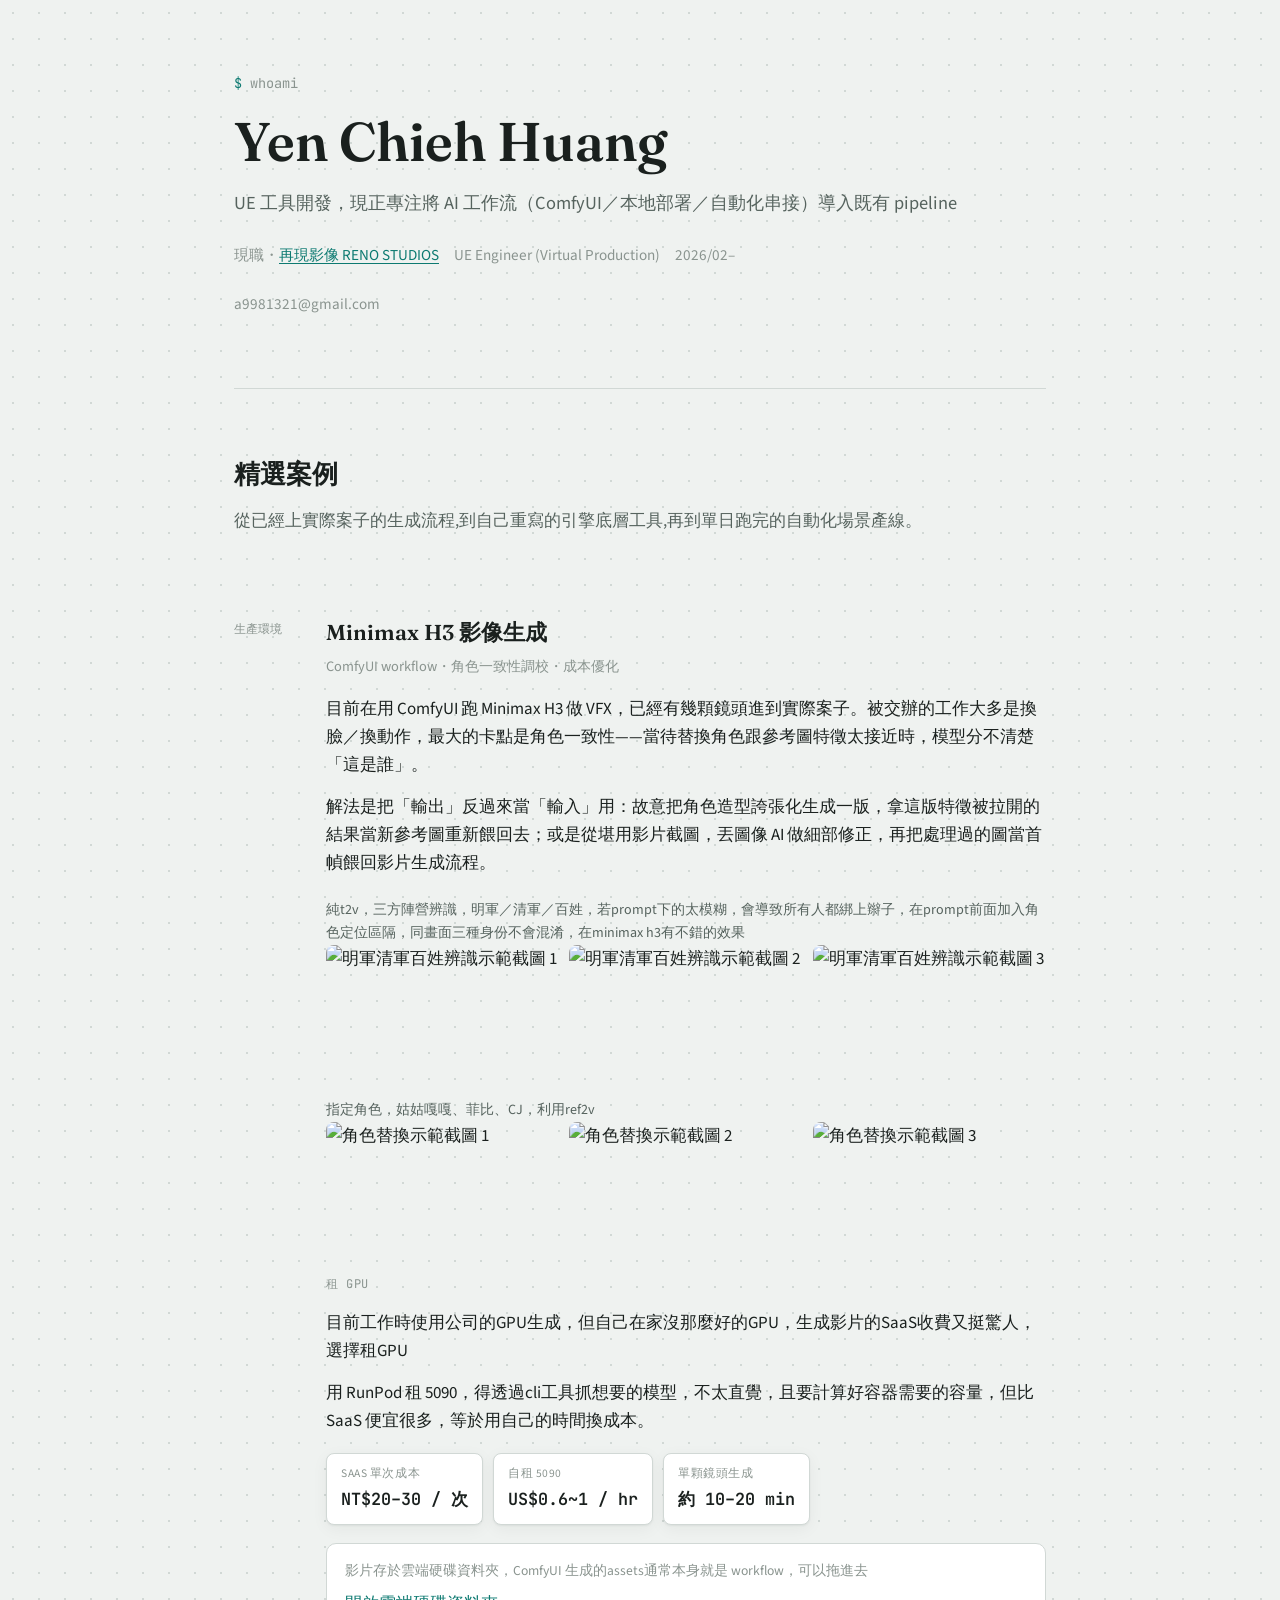
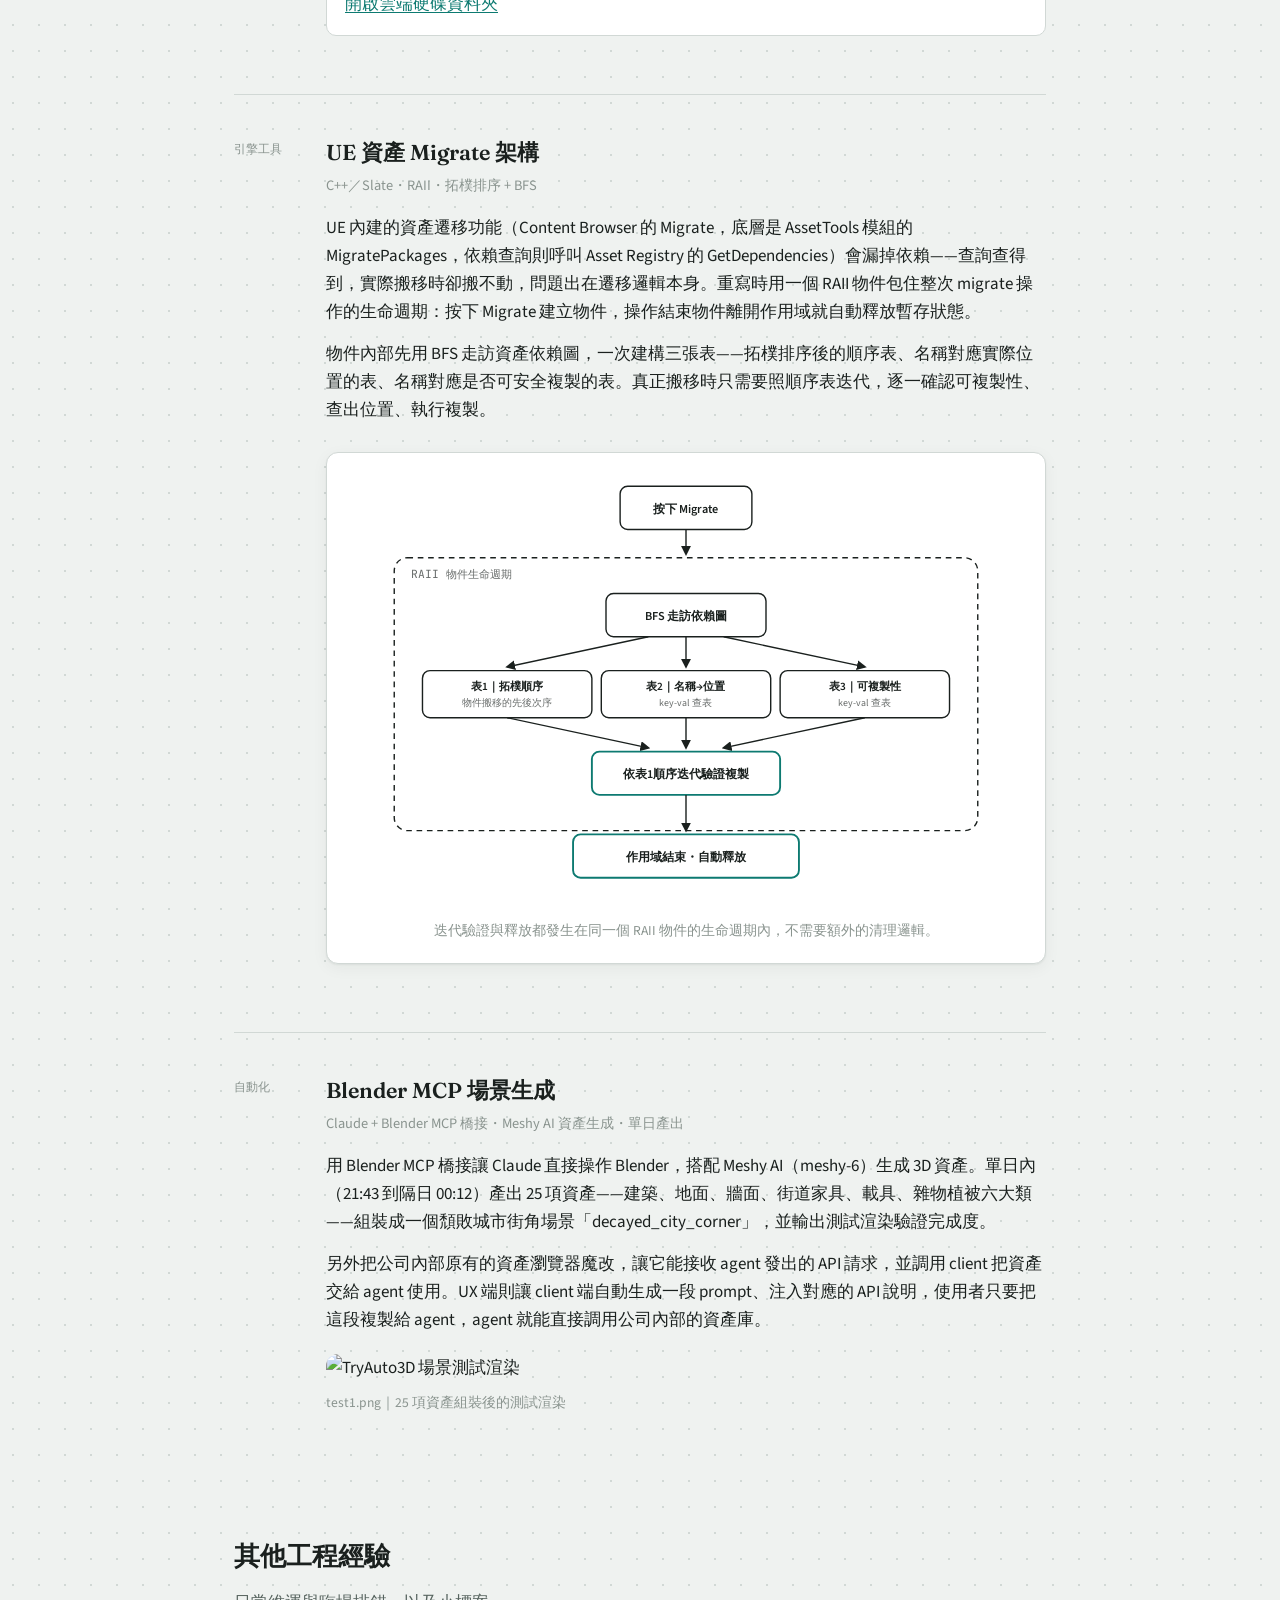
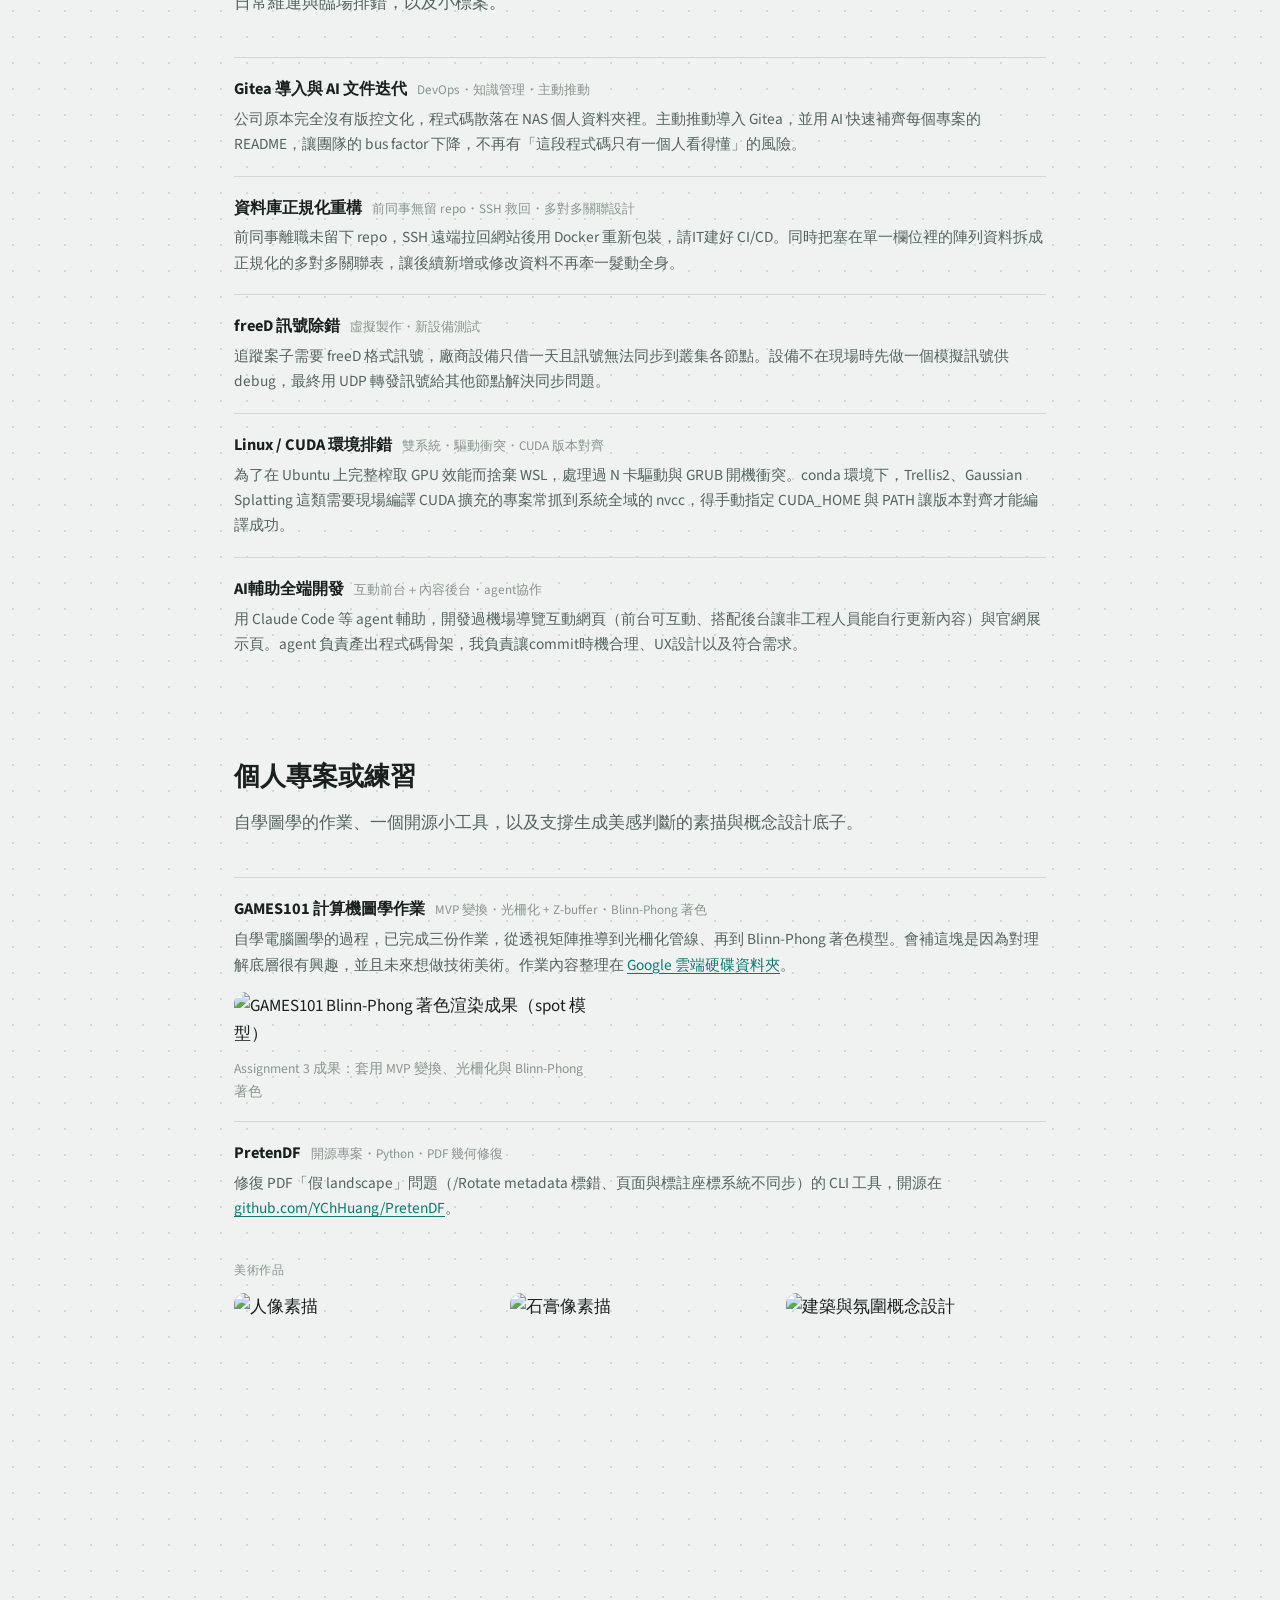
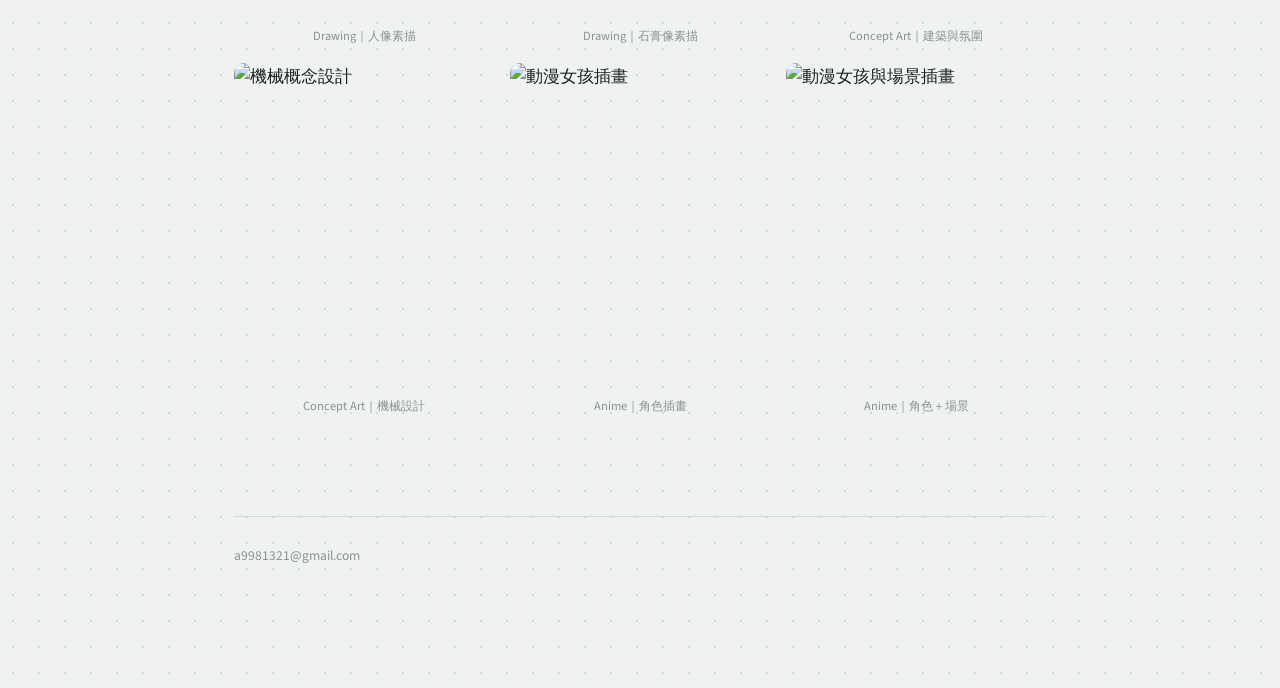
==== index.html @ cf475136 "Add files via upload" ====
<!DOCTYPE html>
<html lang="zh-Hant">
<head>
<meta charset="UTF-8">
<meta name="viewport" content="width=device-width, initial-scale=1.0">
<title>節點與鏡頭</title>
<meta name="description" content="UE 工具開發與 ComfyUI / Minimax H3 影像生成作品集，含技術案例、架構圖與美感佐證。">
<link rel="preconnect" href="https://fonts.googleapis.com">
<link rel="preconnect" href="https://fonts.gstatic.com" crossorigin>
<link href="https://fonts.googleapis.com/css2?family=Fraunces:opsz,wght@9..144,400;9..144,600;9..144,700&family=Source+Sans+3:wght@400;500;600;700&family=JetBrains+Mono:wght@400;500;600&display=swap" rel="stylesheet">
<style>
  :root {
    --bg: #eff2f0;
    --surface: #ffffff;
    --surface-2: #e3e9e6;
    --ink: #1a201e;
    --ink-soft: #56635e;
    --ink-faint: #8a948f;
    --accent: #0d7a71;
    --accent-ink: #ffffff;
    --accent-soft: #d8ece9;
    --line: #d1d8d5;
    --line-strong: #b4bfba;
    --todo: #a8560f;
    --todo-soft: #fbe9d7;
    --todo-line: #dba470;
    --shadow: 0 1px 2px rgba(20, 30, 27, 0.06), 0 4px 16px rgba(20, 30, 27, 0.05);
  }

  @media (prefers-color-scheme: dark) {
    :root:not([data-theme="light"]) {
      --bg: #14181a;
      --surface: #1b2123;
      --surface-2: #222a2c;
      --ink: #e8ece9;
      --ink-soft: #9aa6a1;
      --ink-faint: #6c7975;
      --accent: #3fd6c4;
      --accent-ink: #0d1615;
      --accent-soft: #17332f;
      --line: #2a3234;
      --line-strong: #3a4446;
      --todo: #f2a65a;
      --todo-soft: #2c2013;
      --todo-line: #7a5326;
      --shadow: 0 1px 2px rgba(0, 0, 0, 0.3), 0 8px 24px rgba(0, 0, 0, 0.35);
    }
  }

  :root[data-theme="dark"] {
    --bg: #14181a;
    --surface: #1b2123;
    --surface-2: #222a2c;
    --ink: #e8ece9;
    --ink-soft: #9aa6a1;
    --ink-faint: #6c7975;
    --accent: #3fd6c4;
    --accent-ink: #0d1615;
    --accent-soft: #17332f;
    --line: #2a3234;
    --line-strong: #3a4446;
    --todo: #f2a65a;
    --todo-soft: #2c2013;
    --todo-line: #7a5326;
    --shadow: 0 1px 2px rgba(0, 0, 0, 0.3), 0 8px 24px rgba(0, 0, 0, 0.35);
  }

  * { box-sizing: border-box; }

  html { color-scheme: light dark; }

  body {
    margin: 0;
    background-color: var(--bg);
    background-image: radial-gradient(var(--line) 1px, transparent 1px);
    background-size: 26px 26px;
    color: var(--ink);
    font-family: "Source Sans 3", -apple-system, "Segoe UI", "PingFang TC", "Microsoft JhengHei", sans-serif;
    font-size: 17px;
    line-height: 1.65;
    -webkit-font-smoothing: antialiased;
  }

  ::selection { background: var(--accent-soft); color: var(--ink); }

  a { color: var(--accent); text-decoration-thickness: 1px; text-underline-offset: 3px; }
  a:focus-visible, button:focus-visible { outline: 2px solid var(--accent); outline-offset: 2px; }

  .wrap {
    max-width: 860px;
    margin: 0 auto;
    padding: 0 24px 120px;
  }

  h1, h2, h3 {
    font-family: "Fraunces", Georgia, serif;
    text-wrap: balance;
    margin: 0;
    color: var(--ink);
  }

  .mono {
    font-family: "JetBrains Mono", ui-monospace, Consolas, monospace;
    font-variant-numeric: tabular-nums;
  }

  code {
    font-family: "JetBrains Mono", ui-monospace, Consolas, monospace;
    font-size: 0.9em;
    background: var(--surface-2);
    padding: 1px 5px;
    border-radius: 4px;
  }

  /* ---------- Header ---------- */
  header.masthead {
    padding: 72px 0 56px;
    border-bottom: 1px solid var(--line);
    margin-bottom: 64px;
  }
  .prompt-line {
    font-family: "JetBrains Mono", monospace;
    font-size: 0.85rem;
    color: var(--ink-faint);
    margin: 0 0 18px;
  }
  .prompt-line::before { content: "$ "; color: var(--accent); }
  h1.name {
    font-size: clamp(2.4rem, 5vw, 3.4rem);
    font-weight: 600;
    line-height: 1.1;
  }
  p.tagline {
    font-size: 1.15rem;
    color: var(--ink-soft);
    margin: 16px 0 0;
  }
  .contact-line {
    margin-top: 24px;
    font-size: 0.95rem;
    color: var(--ink-faint);
  }

  /* ---------- Generic section ---------- */
  section { margin-bottom: 80px; }
  .section-head {
    display: flex;
    align-items: baseline;
    gap: 14px;
    margin-bottom: 8px;
  }
  .section-head .eyebrow {
    font-family: "JetBrains Mono", monospace;
    font-size: 0.8rem;
    color: var(--ink-faint);
  }
  .section-head h2 { font-size: 1.6rem; font-weight: 600; }
  .section-intro {
    color: var(--ink-soft);
    margin: 12px 0 40px;
  }

  /* ---------- Golden three (chaptered cases) ---------- */
  .case {
    display: grid;
    grid-template-columns: 64px 1fr;
    gap: 4px 28px;
    padding: 40px 0;
    border-bottom: 1px solid var(--line);
  }
  .case:last-child { border-bottom: none; }
  .case-num {
    font-family: "JetBrains Mono", monospace;
    font-size: 0.74rem;
    font-weight: 500;
    color: var(--ink-faint);
    line-height: 1.45;
    padding-top: 6px;
  }
  .case-body h3 {
    font-size: 1.35rem;
    font-weight: 600;
    margin-bottom: 4px;
  }
  .case-body .case-role {
    font-size: 0.9rem;
    color: var(--ink-faint);
    margin-bottom: 16px;
  }
  .case-body p { margin: 0 0 14px; }
  .case-body p:last-of-type { margin-bottom: 0; }

  .stat-row {
    display: flex;
    flex-wrap: wrap;
    gap: 10px;
    margin: 18px 0;
  }
  .stat {
    background: var(--surface);
    border: 1px solid var(--line);
    border-radius: 8px;
    padding: 10px 14px;
    box-shadow: var(--shadow);
  }
  .stat .stat-label {
    display: block;
    font-size: 0.72rem;
    color: var(--ink-faint);
    text-transform: uppercase;
    letter-spacing: 0.05em;
    margin-bottom: 3px;
  }
  .stat .stat-value {
    font-family: "JetBrains Mono", monospace;
    font-size: 1.05rem;
    font-weight: 600;
  }

  .video-list {
    display: flex;
    flex-direction: column;
    gap: 8px;
    margin: 18px 0;
    padding: 16px 18px;
    background: var(--surface);
    border: 1px solid var(--line);
    border-radius: 10px;
  }
  .video-list .video-hint {
    font-size: 0.85rem;
    color: var(--ink-faint);
    margin: 0 0 4px;
  }
  .video-row { display: flex; align-items: center; gap: 10px; font-size: 0.95rem; }
  .video-row .video-name { font-family: "JetBrains Mono", monospace; font-size: 0.85rem; color: var(--ink-soft); }

  /* TODO styling shared by placeholders */
  .is-todo {
    color: var(--todo) !important;
    border-color: var(--todo-line) !important;
    background: var(--todo-soft) !important;
  }
  .todo-badge {
    font-family: "JetBrains Mono", monospace;
    font-size: 0.7rem;
    color: var(--todo);
    background: var(--todo-soft);
    border: 1px dashed var(--todo-line);
    border-radius: 5px;
    padding: 1px 6px;
    white-space: nowrap;
  }

  .mini-head {
    display: block;
    font-family: "JetBrains Mono", monospace;
    font-size: 0.75rem;
    letter-spacing: 0.05em;
    text-transform: uppercase;
    color: var(--ink-faint);
    margin: 22px 0 8px;
  }

  ul.criteria { margin: 0 0 12px; padding-left: 1.2em; }
  ul.criteria li { margin-bottom: 8px; }
  ul.criteria strong { color: var(--ink); }

  /* ---------- Compact rows (secondary-weight items) ---------- */
  .compact-list { border-top: 1px solid var(--line); }
  .compact-row { padding: 18px 0; border-bottom: 1px solid var(--line); }
  .compact-row:last-child { border-bottom: none; }
  .compact-row .compact-head {
    display: flex;
    align-items: baseline;
    flex-wrap: wrap;
    gap: 10px;
    margin-bottom: 4px;
  }
  .compact-row h4 {
    font-family: "Source Sans 3", sans-serif;
    font-size: 1.02rem;
    font-weight: 700;
    color: var(--ink);
    margin: 0;
  }
  .compact-row .compact-meta {
    font-size: 0.82rem;
    color: var(--ink-faint);
  }
  .compact-row p {
    margin: 4px 0 0;
    color: var(--ink-soft);
    font-size: 0.96rem;
  }
  .compact-row figure.photo { max-width: 360px; margin-top: 14px; }
  .compact-row ul.criteria { margin-top: 10px; }

  /* ---------- Photo evidence (single shot) ---------- */
  figure.photo { margin: 20px 0 0; }
  figure.photo img { width: 100%; max-width: 480px; border-radius: 12px; display: block; }
  figure.photo figcaption { margin-top: 10px; font-size: 0.85rem; color: var(--ink-faint); }

  /* ---------- Screenshot strips (Minimax evidence) ---------- */
  .shot-strip { margin: 22px 0; }
  .shot-strip .shot-strip-label { font-size: 0.88rem; color: var(--ink-soft); margin: 0 0 10px; }
  .shot-strip .shot-row { display: grid; grid-template-columns: repeat(3, 1fr); gap: 10px; }
  .shot-strip .shot-row img { width: 100%; aspect-ratio: 16 / 9; object-fit: cover; border-radius: 8px; display: block; }
  @media (max-width: 620px) {
    .shot-strip .shot-row { grid-template-columns: 1fr; }
  }

  /* ---------- Diagrams ---------- */
  figure.diagram {
    margin: 28px 0;
    padding: 20px;
    background: var(--surface);
    border: 1px solid var(--line);
    border-radius: 12px;
    box-shadow: var(--shadow);
    overflow-x: auto;
  }
  figure.diagram svg { display: block; width: 100%; height: auto; max-width: 640px; margin: 0 auto; }
  figure.diagram figcaption {
    margin-top: 14px;
    font-size: 0.85rem;
    color: var(--ink-faint);
    text-align: center;
  }
  .diagram text { fill: currentColor; font-family: "Source Sans 3", sans-serif; }
  .diagram .mono-label { font-family: "JetBrains Mono", monospace; }

  /* ---------- Visual gallery ---------- */
  .gallery {
    display: grid;
    grid-template-columns: repeat(3, 1fr);
    gap: 16px;
    margin-top: 12px;
  }
  .gallery .tile { margin: 0; display: flex; flex-direction: column; gap: 8px; }
  .gallery .tile img { width: 100%; aspect-ratio: 4 / 5; object-fit: cover; border-radius: 10px; display: block; }
  .gallery .tile figcaption { font-size: 0.78rem; color: var(--ink-faint); text-align: center; }

  @media (max-width: 620px) {
    .gallery { grid-template-columns: repeat(2, 1fr); }
    .case { grid-template-columns: 1fr; }
  }

  /* ---------- CV list ---------- */
  .cv-list {
    list-style: none;
    margin: 0;
    padding: 0;
    display: flex;
    flex-direction: column;
    gap: 14px;
  }
  .cv-list li {
    display: grid;
    grid-template-columns: 20px 1fr;
    gap: 10px;
    font-size: 0.95rem;
    padding-bottom: 14px;
    border-bottom: 1px solid var(--line);
  }
  .cv-list li:last-child { border-bottom: none; }
  .cv-list .bullet { color: var(--accent); font-family: "JetBrains Mono", monospace; }
  .cv-list a { color: var(--ink); text-decoration-color: var(--line-strong); }

  footer {
    margin-top: 100px;
    padding-top: 28px;
    border-top: 1px solid var(--line);
    font-size: 0.85rem;
    color: var(--ink-faint);
    display: flex;
    justify-content: space-between;
    flex-wrap: wrap;
    gap: 8px;
  }

  @media (prefers-reduced-motion: no-preference) {
    .stat, figure.diagram { transition: transform 0.15s ease, box-shadow 0.15s ease; }
  }

  /* ---------- Print ---------- */
  @media print {
    @page {
      size: A4;
      margin: 16mm 14mm;
    }

    :root {
      --bg: #ffffff;
      --surface: #ffffff;
      --surface-2: #f0f2f1;
      --ink: #1a201e;
      --ink-soft: #4a544f;
      --ink-faint: #6f7a75;
      --accent: #0d7a71;
      --accent-ink: #ffffff;
      --accent-soft: #d8ece9;
      --line: #d1d8d5;
      --line-strong: #b4bfba;
      --todo: #a8560f;
      --todo-soft: #fbe9d7;
      --todo-line: #dba470;
      --shadow: none;
    }

    body {
      background: #fff none;
      font-size: 12.5pt;
      line-height: 1.5;
    }

    .wrap { max-width: 100%; padding: 0; }

    a { color: var(--ink); text-decoration: underline; }

    header.masthead { padding: 0 0 20px; margin-bottom: 28px; }

    section { margin-bottom: 32px; }

    /* Never split a paragraph, list item, image, or stat block mid-block */
    p, li, figure, .stat, .stat-row, .video-list,
    .shot-strip, .shot-row, .gallery .tile, .diagram,
    .compact-row, .case-num, ul.criteria {
      break-inside: avoid;
      page-break-inside: avoid;
    }

    p { orphans: 3; widows: 3; }

    /* Keep a heading attached to the content that follows it */
    h1, h2, h3, h4, .section-head, .case-body h3, .case-body .case-role, .mini-head {
      break-after: avoid;
      page-break-after: avoid;
    }

    /* Keep each case's heading + role + opening paragraph together,
       but allow the rest of the (long) case to flow across pages */
    .case-body > h3,
    .case-body > .case-role,
    .case-body > p:first-of-type {
      break-inside: avoid;
      page-break-inside: avoid;
    }

    /* Chrome's print pagination can leave a blank page behind a CSS Grid
       item that gets pushed to the next page — switch .case to block
       layout for print so it paginates cleanly */
    .case {
      display: block;
      break-before: auto;
      padding: 0 0 28px;
    }
    .case:not(:first-child) { break-before: page; }
    .case-num {
      display: inline-block;
      padding-top: 0;
      margin-bottom: 8px;
    }

    .compact-list { break-before: avoid; }

    figure.diagram, figure.photo, .shot-strip, .gallery { box-shadow: none; }

    figure.photo img, .gallery .tile img { max-width: 100%; }

    footer { break-inside: avoid; page-break-inside: avoid; margin-top: 40px; }
  }
</style>
</head>
<body>
<div class="wrap">

  <header class="masthead">
    <p class="prompt-line">whoami</p>
    <h1 class="name is-todo" id="profile-name">TODO：你的名字</h1>
    <p class="tagline is-todo" id="profile-tagline">UE 工具開發，現正專注將 AI 工作流（ComfyUI／本地部署／自動化串接）導入既有 pipeline</p>
    <p class="contact-line">現職・<a href="https://icvfx.reno-studios.com/" target="_blank" rel="noopener">再現影像 RENO STUDIOS</a>　UE Engineer (Virtual Production)　2026/02–</p>
    <p class="contact-line is-todo" id="profile-contact">TODO：email 或聯絡方式</p>
  </header>

  <main>

    <!-- ============ 精選案例 ============ -->
    <section id="cases">
      <div class="section-head">
        <h2>精選案例</h2>
      </div>
      <p class="section-intro">從已經上實際案子的生成流程,到自己重寫的引擎底層工具,再到單日跑完的自動化場景產線。</p>

      <article class="case">
        <div class="case-num">生產環境</div>
        <div class="case-body">
          <h3>Minimax H3 影像生成</h3>
          <p class="case-role">ComfyUI workflow・角色一致性調校・成本優化</p>
          <p>目前在用 ComfyUI 跑 Minimax H3 做 VFX，已經有幾顆鏡頭進到實際案子。被交辦的工作大多是換臉／換動作，最大的卡點是角色一致性——當待替換角色跟參考圖特徵太接近時，模型分不清楚「這是誰」。</p>
          <p>解法是把「輸出」反過來當「輸入」用：故意把角色造型誇張化生成一版，拿這版特徵被拉開的結果當新參考圖重新餵回去；或是從堪用影片截圖，丟圖像 AI 做細部修正，再把處理過的圖當首幀餵回影片生成流程。</p>
          
          <div class="shot-strip">
            <p class="shot-strip-label">純t2v，三方陣營辨識，明軍／清軍／百姓，若prompt下的太模糊，會導致所有人都綁上辮子，在prompt前面加入角色定位區隔，同畫面三種身份不會混淆，在minimax h3有不錯的效果</p>
            <div class="shot-row">
              <img src="代表性的圖/影片截圖/02/01.png" alt="明軍清軍百姓辨識示範截圖 1">
              <img src="代表性的圖/影片截圖/02/02.png" alt="明軍清軍百姓辨識示範截圖 2">
              <img src="代表性的圖/影片截圖/02/03.png" alt="明軍清軍百姓辨識示範截圖 3">
            </div>
          </div>

          <div class="shot-strip">
            <p class="shot-strip-label">指定角色，姑姑嘎嘎、菲比、CJ，利用ref2v</p>
            <div class="shot-row">
              <img src="代表性的圖/影片截圖/01/01.png" alt="角色替換示範截圖 1">
              <img src="代表性的圖/影片截圖/01/02.png" alt="角色替換示範截圖 2">
              <img src="代表性的圖/影片截圖/01/03.png" alt="角色替換示範截圖 3">
            </div>
          </div>


          <p class="mini-head">租 GPU</p>
          <p>目前工作時使用公司的GPU生成，但自己在家沒那麼好的GPU，生成影片的SaaS收費又挺驚人，選擇租GPU</p>
          <p>用 RunPod 租 5090，得透過cli工具抓想要的模型，不太直覺，且要計算好容器需要的容量，但比 SaaS 便宜很多，等於用自己的時間換成本。</p>

          <div class="stat-row">
            <div class="stat">
              <span class="stat-label">SaaS 單次成本</span>
              <span class="stat-value">NT$20–30 / 次</span>
            </div>
            <div class="stat">
              <span class="stat-label">自租 5090</span>
              <span class="stat-value">US$0.6~1 / hr</span>
            </div>
            <div class="stat">
              <span class="stat-label">單顆鏡頭生成</span>
              <span class="stat-value">約 10–20 min</span>
            </div>
          </div>

          <div class="video-list">
            <p class="video-hint">影片存於雲端硬碟資料夾，ComfyUI 生成的assets通常本身就是 workflow，可以拖進去</p>
            <a id="video-folder" href="#">開啟雲端硬碟資料夾</a>
          </div>
        </div>
      </article>

      <article class="case">
        <div class="case-num">引擎工具</div>
        <div class="case-body">
          <h3>UE 資產 Migrate 架構</h3>
          <p class="case-role">C++／Slate・RAII・拓樸排序 + BFS</p>
        <p>UE 內建的資產遷移功能（Content Browser 的 Migrate，底層是 AssetTools 模組的 MigratePackages，依賴查詢則呼叫 Asset Registry 的 GetDependencies）會漏掉依賴——查詢查得到，實際搬移時卻搬不動，問題出在遷移邏輯本身。重寫時用一個 RAII 物件包住整次 migrate 操作的生命週期：按下 Migrate 建立物件，操作結束物件離開作用域就自動釋放暫存狀態。</p>
        <p>物件內部先用 BFS 走訪資產依賴圖，一次建構三張表——拓樸排序後的順序表、名稱對應實際位置的表、名稱對應是否可安全複製的表。真正搬移時只需要照順序表迭代，逐一確認可複製性、查出位置、執行複製。</p>

        <figure class="diagram">
          <svg viewBox="0 0 680 460" role="img" aria-label="UE 資產 Migrate 架構圖：按下 Migrate 建立 RAII 物件，物件生命週期內用 BFS 走訪依賴圖建立拓樸順序表、位置表、可複製性表，接著依序迭代驗證並執行複製，作用域結束時自動釋放暫存狀態">
            <defs>
              <marker id="arrowNeutral2" viewBox="0 0 10 10" refX="8" refY="5" markerWidth="7" markerHeight="7" orient="auto-start-reverse">
                <path d="M0,0 L10,5 L0,10 z" fill="currentColor"/>
              </marker>
              <marker id="arrowAccent2" viewBox="0 0 10 10" refX="8" refY="5" markerWidth="8" markerHeight="8" orient="auto-start-reverse">
                <path d="M0,0 L10,5 L0,10 z" fill="var(--accent)"/>
              </marker>
            </defs>

            <rect x="270" y="14" width="140" height="46" rx="8" fill="none" stroke="currentColor" stroke-width="1.5"/>
            <text x="340" y="42" text-anchor="middle" font-size="13" font-weight="600">按下 Migrate</text>
            <line x1="340" y1="60" x2="340" y2="86" stroke="currentColor" stroke-width="1.5" marker-end="url(#arrowNeutral2)"/>

            <rect x="30" y="90" width="620" height="290" rx="14" fill="none" stroke="currentColor" stroke-width="1.5" stroke-dasharray="6 5"/>
            <text x="48" y="112" font-size="12" class="mono-label" fill="currentColor" opacity="0.65">RAII 物件生命週期</text>

            <rect x="255" y="128" width="170" height="46" rx="8" fill="none" stroke="currentColor" stroke-width="1.5"/>
            <text x="340" y="156" text-anchor="middle" font-size="13" font-weight="600">BFS 走訪依賴圖</text>

            <line x1="300" y1="174" x2="150" y2="206" stroke="currentColor" stroke-width="1.5" marker-end="url(#arrowNeutral2)"/>
            <line x1="340" y1="174" x2="340" y2="206" stroke="currentColor" stroke-width="1.5" marker-end="url(#arrowNeutral2)"/>
            <line x1="380" y1="174" x2="530" y2="206" stroke="currentColor" stroke-width="1.5" marker-end="url(#arrowNeutral2)"/>

            <rect x="60" y="210" width="180" height="50" rx="8" fill="none" stroke="currentColor" stroke-width="1.5"/>
            <text x="150" y="231" text-anchor="middle" font-size="12" font-weight="600">表1｜拓樸順序</text>
            <text x="150" y="248" text-anchor="middle" font-size="10.5" fill="currentColor" opacity="0.65">物件搬移的先後次序</text>

            <rect x="250" y="210" width="180" height="50" rx="8" fill="none" stroke="currentColor" stroke-width="1.5"/>
            <text x="340" y="231" text-anchor="middle" font-size="12" font-weight="600">表2｜名稱→位置</text>
            <text x="340" y="248" text-anchor="middle" font-size="10.5" fill="currentColor" opacity="0.65">key-val 查表</text>

            <rect x="440" y="210" width="180" height="50" rx="8" fill="none" stroke="currentColor" stroke-width="1.5"/>
            <text x="530" y="231" text-anchor="middle" font-size="12" font-weight="600">表3｜可複製性</text>
            <text x="530" y="248" text-anchor="middle" font-size="10.5" fill="currentColor" opacity="0.65">key-val 查表</text>

            <line x1="150" y1="260" x2="300" y2="292" stroke="currentColor" stroke-width="1.5" marker-end="url(#arrowNeutral2)"/>
            <line x1="340" y1="260" x2="340" y2="292" stroke="currentColor" stroke-width="1.5" marker-end="url(#arrowNeutral2)"/>
            <line x1="530" y1="260" x2="380" y2="292" stroke="currentColor" stroke-width="1.5" marker-end="url(#arrowNeutral2)"/>

            <rect x="240" y="296" width="200" height="46" rx="8" fill="none" stroke="var(--accent)" stroke-width="2"/>
            <text x="340" y="324" text-anchor="middle" font-size="13" font-weight="600" fill="var(--accent)">依表1順序迭代驗證複製</text>

            <line x1="340" y1="342" x2="340" y2="380" stroke="currentColor" stroke-width="1.5" marker-end="url(#arrowNeutral2)"/>

            <rect x="220" y="384" width="240" height="46" rx="8" fill="none" stroke="var(--accent)" stroke-width="2"/>
            <text x="340" y="412" text-anchor="middle" font-size="13" font-weight="600" fill="var(--accent)">作用域結束・自動釋放</text>
          </svg>
          <figcaption>迭代驗證與釋放都發生在同一個 RAII 物件的生命週期內，不需要額外的清理邏輯。</figcaption>
          </figure>
        </div>
      </article>

      <article class="case">
        <div class="case-num">自動化</div>
        <div class="case-body">
          <h3>Blender MCP 場景生成</h3>
          <p class="case-role">Claude + Blender MCP 橋接・Meshy AI 資產生成・單日產出</p>
        <p>用 Blender MCP 橋接讓 Claude 直接操作 Blender，搭配 Meshy AI（meshy-6）生成 3D 資產。單日內（21:43 到隔日 00:12）產出 25 項資產——建築、地面、牆面、街道家具、載具、雜物植被六大類——組裝成一個頹敗城市街角場景「decayed_city_corner」，並輸出測試渲染驗證完成度。</p>
        <p>另外把公司內部原有的資產瀏覽器魔改，讓它能接收 agent 發出的 API 請求，並調用 client 把資產交給 agent 使用。UX 端則讓 client 端自動生成一段 prompt、注入對應的 API 說明，使用者只要把這段複製給 agent，agent 就能直接調用公司內部的資產庫。</p>
        <figure class="photo">
          <img src="blender_mcp_test/test1.png" alt="TryAuto3D 場景測試渲染">
          <figcaption>test1.png｜25 項資產組裝後的測試渲染</figcaption>
          </figure>
        </div>
      </article>
    </section>

    <!-- ============ 其他工程經驗 ============ -->
    <section id="other-work">
      <div class="section-head">
        <h2>其他工程經驗</h2>
      </div>
      <p class="section-intro">日常維運與臨場排錯，以及小標案。</p>

      <div class="compact-list">
        <div class="compact-row">
          <div class="compact-head">
            <h4>Gitea 導入與 AI 文件迭代</h4>
            <span class="compact-meta">DevOps・知識管理・主動推動</span>
          </div>
          <p>公司原本完全沒有版控文化，程式碼散落在 NAS 個人資料夾裡。主動推動導入 Gitea，並用 AI 快速補齊每個專案的 README，讓團隊的 bus factor 下降，不再有「這段程式碼只有一個人看得懂」的風險。</p>
        </div>

        <div class="compact-row">
          <div class="compact-head">
            <h4>資料庫正規化重構</h4>
            <span class="compact-meta">前同事無留 repo・SSH 救回・多對多關聯設計</span>
          </div>
          <p>前同事離職未留下 repo，SSH 遠端拉回網站後用 Docker 重新包裝，請IT建好 CI/CD。同時把塞在單一欄位裡的陣列資料拆成正規化的多對多關聯表，讓後續新增或修改資料不再牽一髮動全身。</p>
        </div>

        <div class="compact-row">
          <div class="compact-head">
            <h4>freeD 訊號除錯</h4>
            <span class="compact-meta">虛擬製作・新設備測試</span>
          </div>
          <p>追蹤案子需要 freeD 格式訊號，廠商設備只借一天且訊號無法同步到叢集各節點。設備不在現場時先做一個模擬訊號供 debug，最終用 UDP 轉發訊號給其他節點解決同步問題。</p>
        </div>

        <div class="compact-row">
          <div class="compact-head">
            <h4>Linux / CUDA 環境排錯</h4>
            <span class="compact-meta">雙系統・驅動衝突・CUDA 版本對齊</span>
          </div>
          <p>為了在 Ubuntu 上完整榨取 GPU 效能而捨棄 WSL，處理過 N 卡驅動與 GRUB 開機衝突。conda 環境下，Trellis2、Gaussian Splatting 這類需要現場編譯 CUDA 擴充的專案常抓到系統全域的 nvcc，得手動指定 CUDA_HOME 與 PATH 讓版本對齊才能編譯成功。</p>
        </div>

        <div class="compact-row">
          <div class="compact-head">
            <h4>AI輔助全端開發</h4>
            <span class="compact-meta">互動前台＋內容後台・agent協作</span>
          </div>
          <p>用 Claude Code 等 agent 輔助，開發過機場導覽互動網頁（前台可互動、搭配後台讓非工程人員能自行更新內容）與官網展示頁。agent 負責產出程式碼骨架，我負責讓commit時機合理、UX設計以及符合需求。</p>
        </div>
      </div>
    </section>

    <!-- ============ 個人專案或練習 ============ -->
    <section id="personal">
      <div class="section-head">
        <h2>個人專案或練習</h2>
      </div>
      <p class="section-intro">自學圖學的作業、一個開源小工具，以及支撐生成美感判斷的素描與概念設計底子。</p>

      <div class="compact-list">
        <div class="compact-row">
          <div class="compact-head">
            <h4>GAMES101 計算機圖學作業</h4>
            <span class="compact-meta">MVP 變換・光柵化 + Z-buffer・Blinn-Phong 著色</span>
          </div>
          <p>自學電腦圖學的過程，已完成三份作業，從透視矩陣推導到光柵化管線、再到 Blinn-Phong 著色模型。會補這塊是因為對理解底層很有興趣，並且未來想做技術美術。作業內容整理在 <a href="https://drive.google.com/drive/folders/1gZNaXBAdsquzlJxL2NmD4I7YhLDQNWjC" target="_blank" rel="noopener">Google 雲端硬碟資料夾</a>。</p>
          <figure class="photo">
            <img src="代表性的圖/Games101作業_證明我做了mvp矩陣_光柵化和寫光照.png" alt="GAMES101 Blinn-Phong 著色渲染成果（spot 模型）">
            <figcaption>Assignment 3 成果：套用 MVP 變換、光柵化與 Blinn-Phong 著色</figcaption>
          </figure>
        </div>

        <div class="compact-row">
          <div class="compact-head">
            <h4>PretenDF</h4>
            <span class="compact-meta">開源專案・Python・PDF 幾何修復</span>
          </div>
          <p>修復 PDF「假 landscape」問題（/Rotate metadata 標錯、頁面與標註座標系統不同步）的 CLI 工具，開源在 <a href="https://github.com/YChHuang/PretenDF" target="_blank" rel="noopener">github.com/YChHuang/PretenDF</a>。</p>
        </div>
      </div>

      <p class="mini-head">美術作品</p>
      <div class="gallery">
        <figure class="tile">
          <img src="代表性的圖/人像素描_作為審美.jpg" alt="人像素描">
          <figcaption>Drawing｜人像素描</figcaption>
        </figure>
        <figure class="tile">
          <img src="代表性的圖/石膏像素描_基本功.jpg" alt="石膏像素描">
          <figcaption>Drawing｜石膏像素描</figcaption>
        </figure>
        <figure class="tile">
          <img src="代表性的圖/建築設計與氛圍的概念設計.jpg" alt="建築與氛圍概念設計">
          <figcaption>Concept Art｜建築與氛圍</figcaption>
        </figure>
        <figure class="tile">
          <img src="代表性的圖/機械設計的概念設計.jpg" alt="機械概念設計">
          <figcaption>Concept Art｜機械設計</figcaption>
        </figure>
        <figure class="tile">
          <img src="代表性的圖/興登堡_動漫女孩_主要是對應公司的產品也是動漫美少女.jpg" alt="動漫女孩插畫">
          <figcaption>Anime｜角色插畫</figcaption>
        </figure>
        <figure class="tile">
          <img src="代表性的圖/持槍女孩們與場景_凸顯我不只會角色還會背景.jpg" alt="動漫女孩與場景插畫">
          <figcaption>Anime｜角色＋場景</figcaption>
        </figure>
      </div>
    </section>

  </main>

  <footer>
    <span id="footer-contact" class="is-todo">a9981321@gmail.com</span>
  </footer>

</div>

<script>
  const PROFILE = {
    name: "Yen Chieh Huang",
    tagline: "UE 工具開發，現正專注將 AI 工作流（ComfyUI／本地部署／自動化串接）導入既有 pipeline",
    contact: "a9981321@gmail.com"
  };
  const VIDEOS = {
    folder: "https://drive.google.com/drive/folders/1zrE7eZU-03Y4bD9EflN_c4j5IFKbrPhJ"
  };

  function fillText(id, value) {
    const el = document.getElementById(id);
    if (!el) return;
    const isTodo = value.startsWith("TODO");
    el.textContent = value;
    el.classList.toggle("is-todo", isTodo);
  }

  function fillHref(id, value, label) {
    const el = document.getElementById(id);
    if (!el) return;
    const isTodo = value.startsWith("TODO");
    el.href = isTodo ? "#" : value;
    el.classList.toggle("is-todo", isTodo);
    el.textContent = isTodo ? "連結待補" : label;
    if (isTodo) {
      const badge = document.createElement("span");
      badge.className = "todo-badge";
      badge.textContent = "TODO";
      el.appendChild(badge);
    }
  }

  fillText("profile-name", PROFILE.name);
  fillText("profile-tagline", PROFILE.tagline);
  fillText("profile-contact", PROFILE.contact);
  fillText("footer-contact", PROFILE.contact);
  fillHref("video-folder", VIDEOS.folder, "開啟雲端硬碟資料夾");
</script>

</body>
</html>
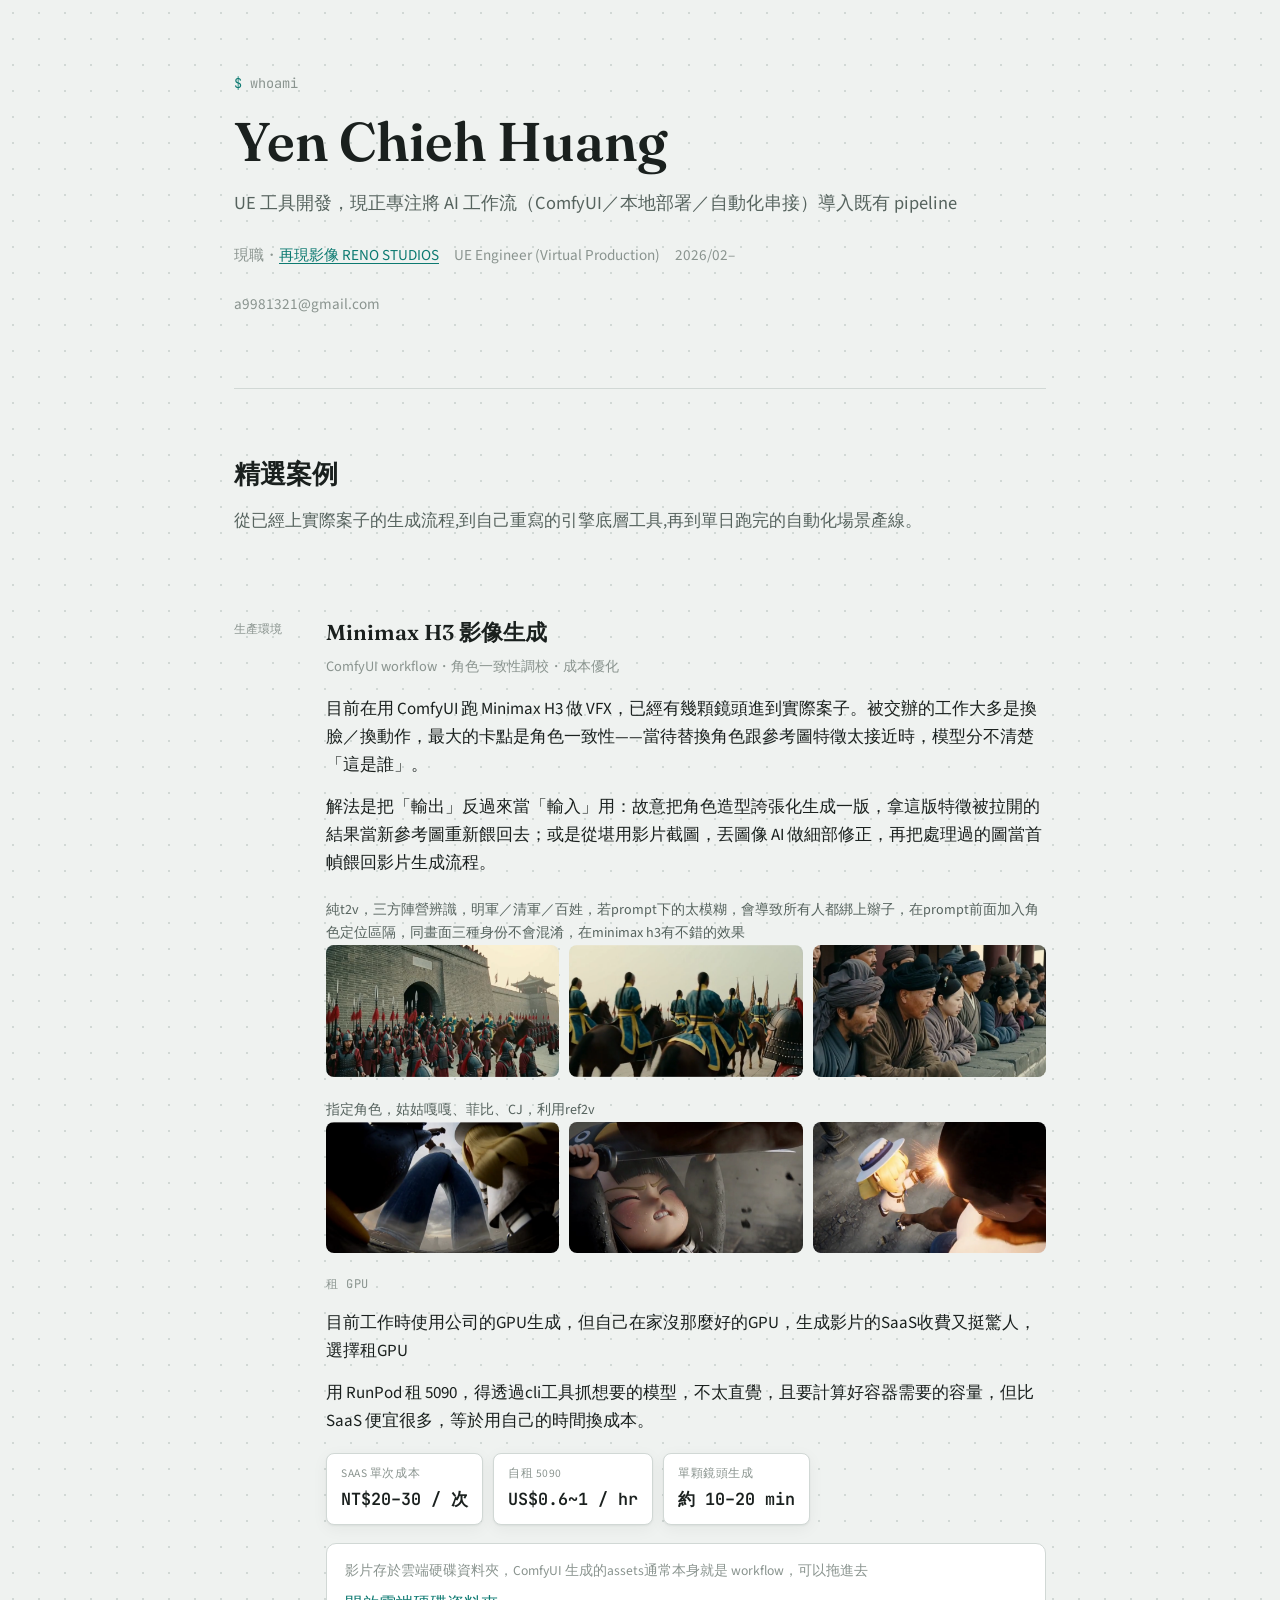
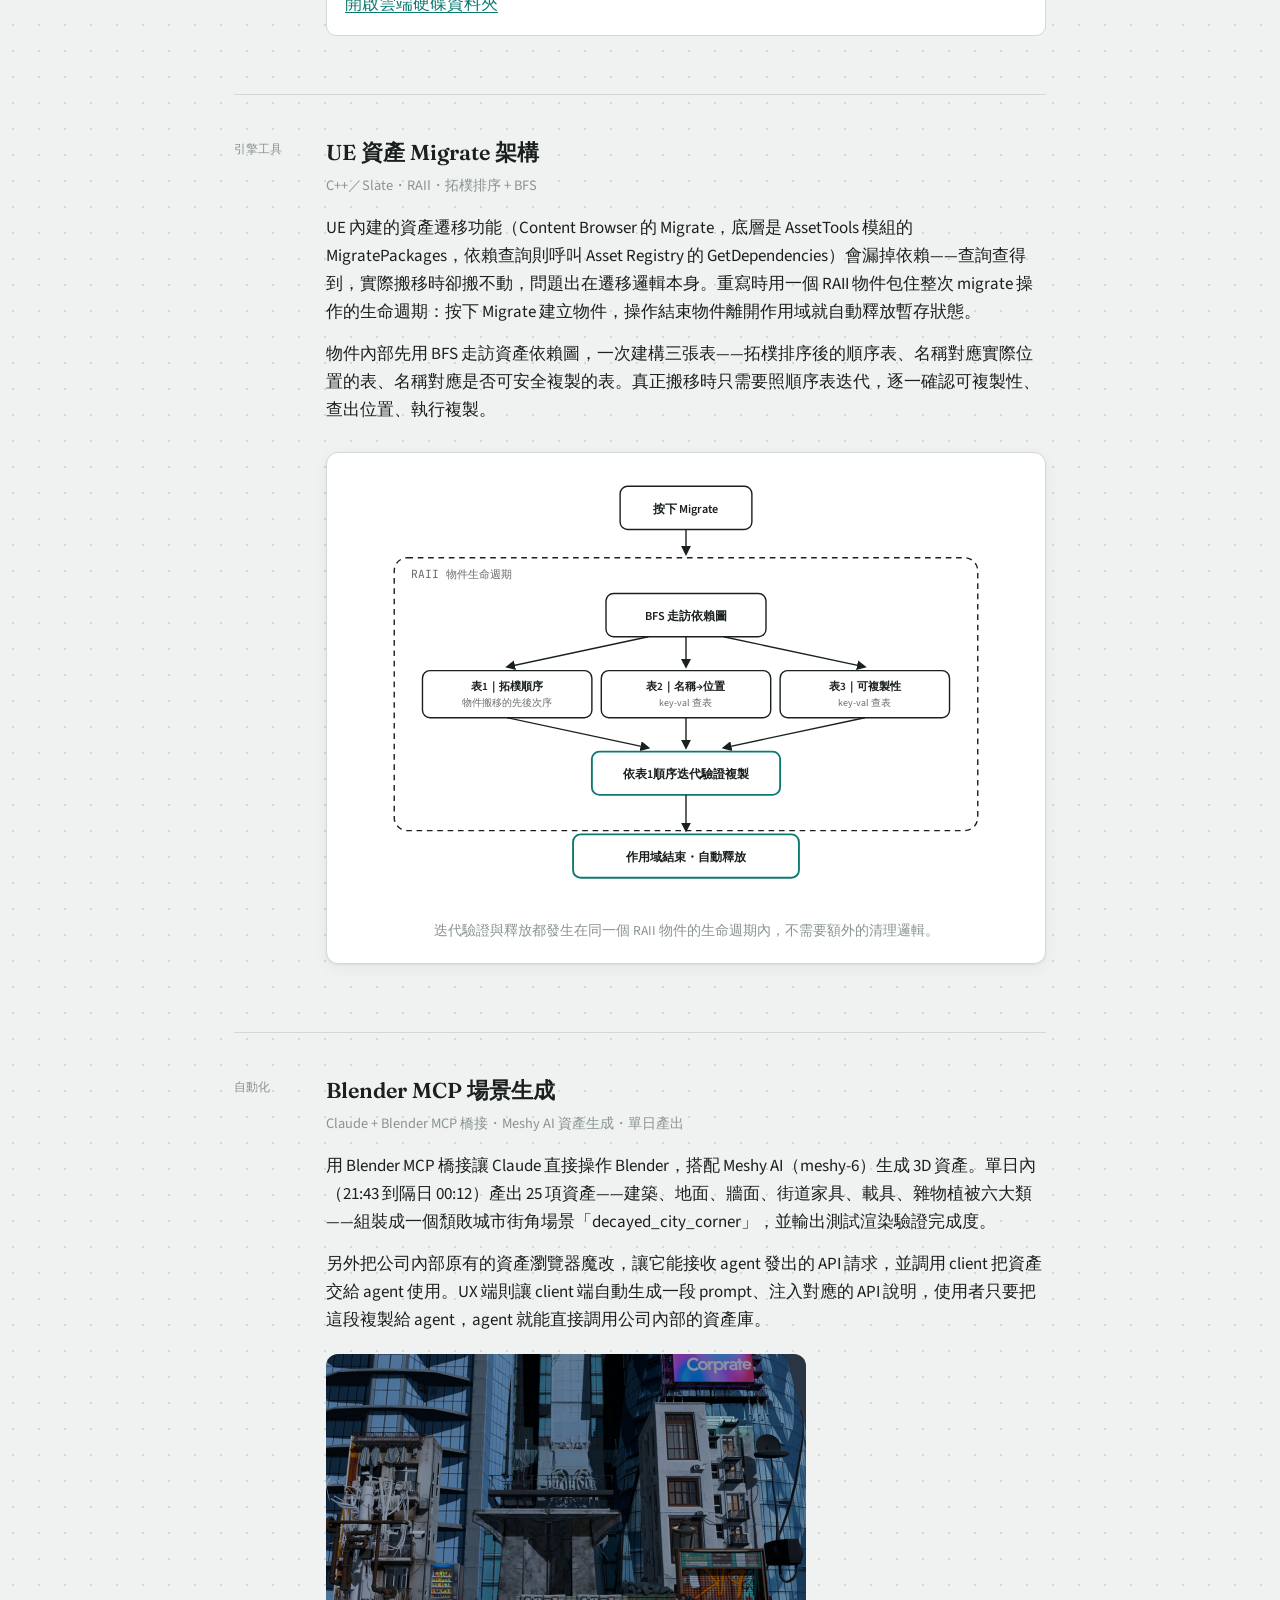
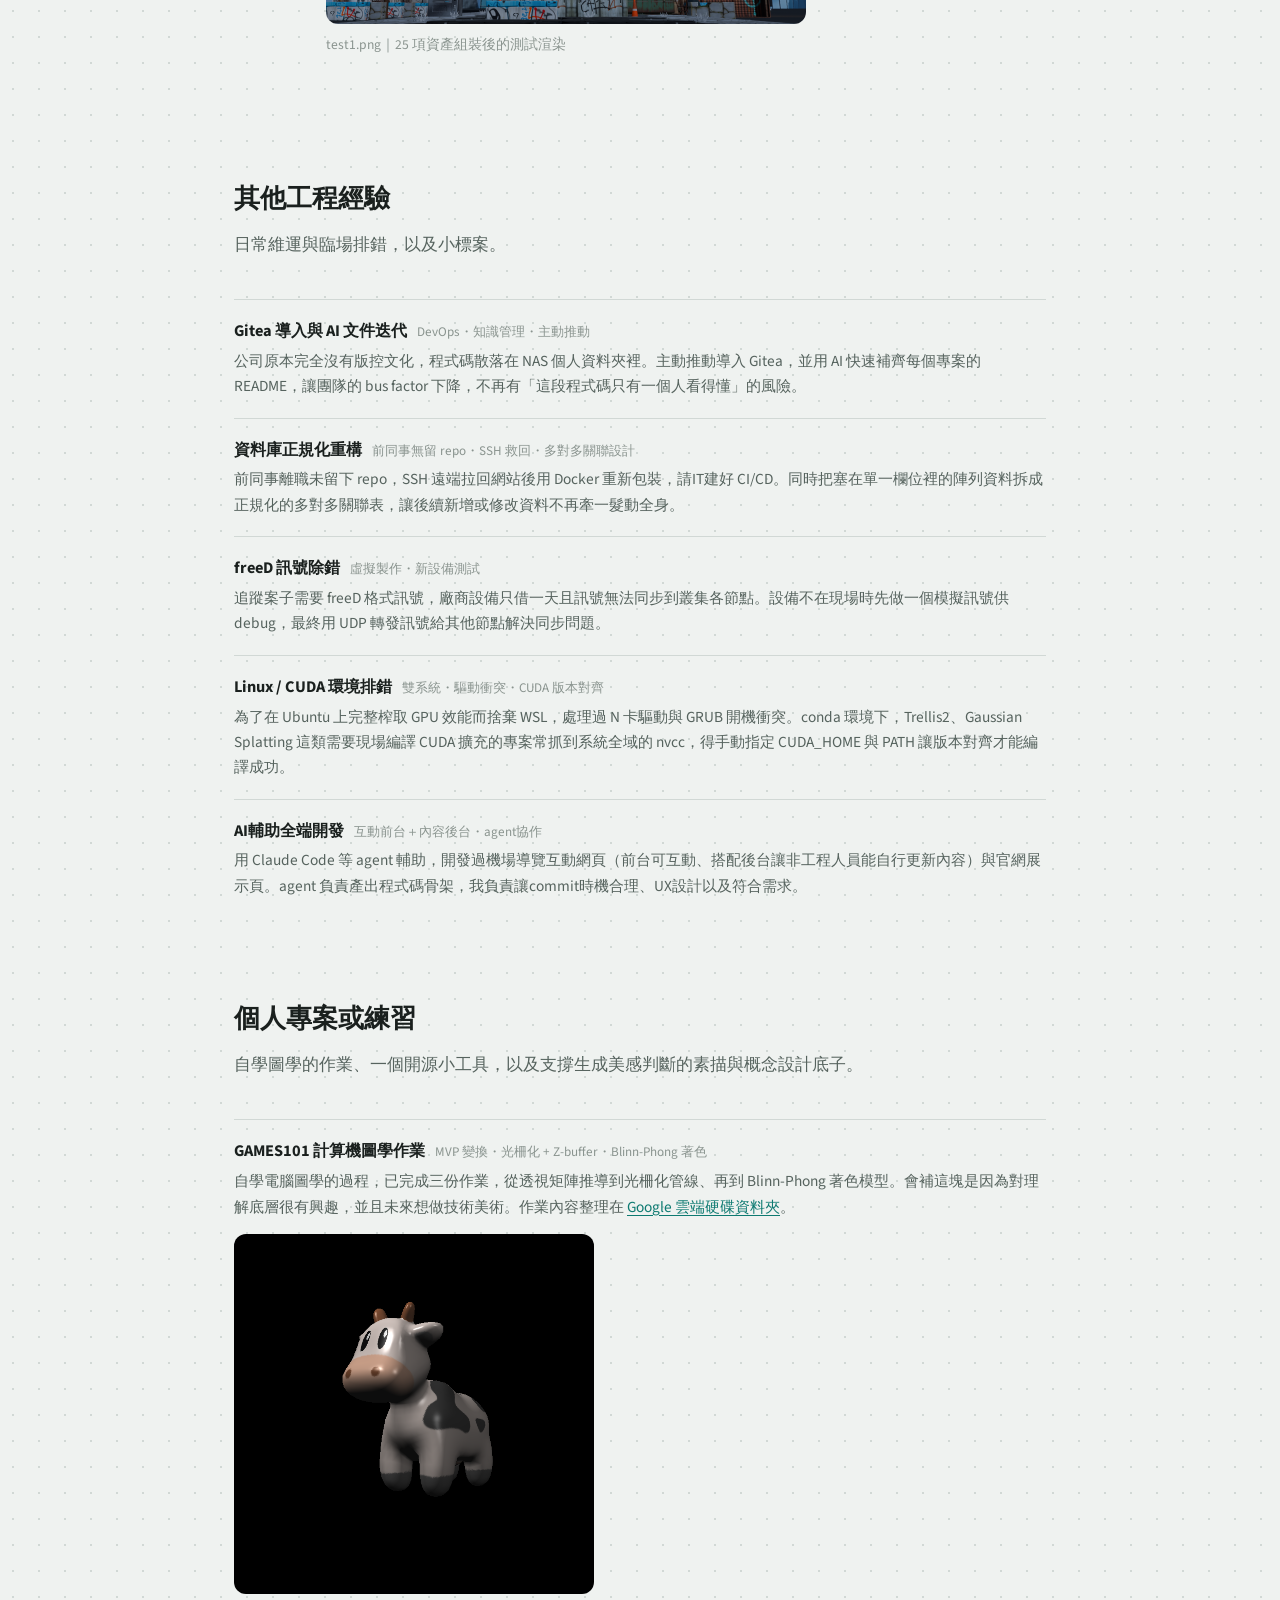
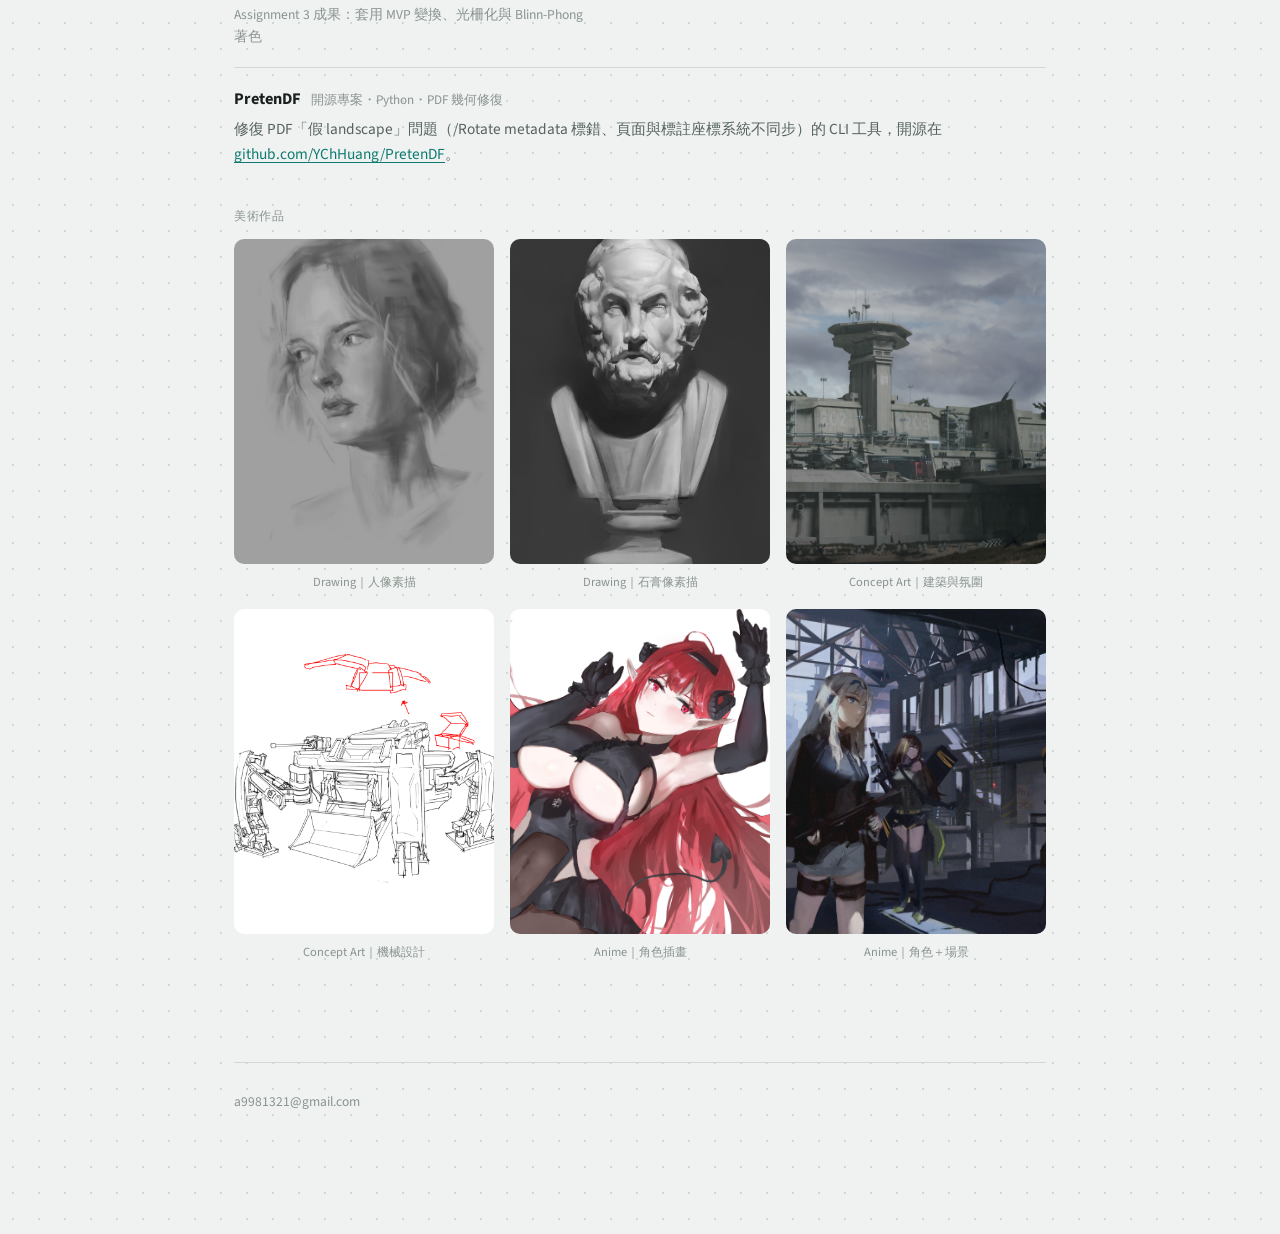
==== commit f3675abf: "Add files via upload" ====
--- a/index.html
+++ b/index.html
@@ -503,18 +503,18 @@
           <div class="shot-strip">
             <p class="shot-strip-label">純t2v，三方陣營辨識，明軍／清軍／百姓，若prompt下的太模糊，會導致所有人都綁上辮子，在prompt前面加入角色定位區隔，同畫面三種身份不會混淆，在minimax h3有不錯的效果</p>
             <div class="shot-row">
-              <img src="代表性的圖/影片截圖/02/01.png" alt="明軍清軍百姓辨識示範截圖 1">
-              <img src="代表性的圖/影片截圖/02/02.png" alt="明軍清軍百姓辨識示範截圖 2">
-              <img src="代表性的圖/影片截圖/02/03.png" alt="明軍清軍百姓辨識示範截圖 3">
+              <img src="assets/screenshots/shot-02/01.png" alt="明軍清軍百姓辨識示範截圖 1">
+              <img src="assets/screenshots/shot-02/02.png" alt="明軍清軍百姓辨識示範截圖 2">
+              <img src="assets/screenshots/shot-02/03.png" alt="明軍清軍百姓辨識示範截圖 3">
             </div>
           </div>
 
           <div class="shot-strip">
             <p class="shot-strip-label">指定角色，姑姑嘎嘎、菲比、CJ，利用ref2v</p>
             <div class="shot-row">
-              <img src="代表性的圖/影片截圖/01/01.png" alt="角色替換示範截圖 1">
-              <img src="代表性的圖/影片截圖/01/02.png" alt="角色替換示範截圖 2">
-              <img src="代表性的圖/影片截圖/01/03.png" alt="角色替換示範截圖 3">
+              <img src="assets/screenshots/shot-01/01.png" alt="角色替換示範截圖 1">
+              <img src="assets/screenshots/shot-01/02.png" alt="角色替換示範截圖 2">
+              <img src="assets/screenshots/shot-01/03.png" alt="角色替換示範截圖 3">
             </div>
           </div>
 
@@ -615,7 +615,7 @@
         <p>用 Blender MCP 橋接讓 Claude 直接操作 Blender，搭配 Meshy AI（meshy-6）生成 3D 資產。單日內（21:43 到隔日 00:12）產出 25 項資產——建築、地面、牆面、街道家具、載具、雜物植被六大類——組裝成一個頹敗城市街角場景「decayed_city_corner」，並輸出測試渲染驗證完成度。</p>
         <p>另外把公司內部原有的資產瀏覽器魔改，讓它能接收 agent 發出的 API 請求，並調用 client 把資產交給 agent 使用。UX 端則讓 client 端自動生成一段 prompt、注入對應的 API 說明，使用者只要把這段複製給 agent，agent 就能直接調用公司內部的資產庫。</p>
         <figure class="photo">
-          <img src="blender_mcp_test/test1.png" alt="TryAuto3D 場景測試渲染">
+          <img src="assets/render/01.png" alt="TryAuto3D 場景測試渲染">
           <figcaption>test1.png｜25 項資產組裝後的測試渲染</figcaption>
           </figure>
         </div>
@@ -687,7 +687,7 @@
           </div>
           <p>自學電腦圖學的過程，已完成三份作業，從透視矩陣推導到光柵化管線、再到 Blinn-Phong 著色模型。會補這塊是因為對理解底層很有興趣，並且未來想做技術美術。作業內容整理在 <a href="https://drive.google.com/drive/folders/1gZNaXBAdsquzlJxL2NmD4I7YhLDQNWjC" target="_blank" rel="noopener">Google 雲端硬碟資料夾</a>。</p>
           <figure class="photo">
-            <img src="代表性的圖/Games101作業_證明我做了mvp矩陣_光柵化和寫光照.png" alt="GAMES101 Blinn-Phong 著色渲染成果（spot 模型）">
+            <img src="assets/gallery/01.png" alt="GAMES101 Blinn-Phong 著色渲染成果（spot 模型）">
             <figcaption>Assignment 3 成果：套用 MVP 變換、光柵化與 Blinn-Phong 著色</figcaption>
           </figure>
         </div>
@@ -704,27 +704,27 @@
       <p class="mini-head">美術作品</p>
       <div class="gallery">
         <figure class="tile">
-          <img src="代表性的圖/人像素描_作為審美.jpg" alt="人像素描">
+          <img src="assets/gallery/02.jpg" alt="人像素描">
           <figcaption>Drawing｜人像素描</figcaption>
         </figure>
         <figure class="tile">
-          <img src="代表性的圖/石膏像素描_基本功.jpg" alt="石膏像素描">
+          <img src="assets/gallery/03.jpg" alt="石膏像素描">
           <figcaption>Drawing｜石膏像素描</figcaption>
         </figure>
         <figure class="tile">
-          <img src="代表性的圖/建築設計與氛圍的概念設計.jpg" alt="建築與氛圍概念設計">
+          <img src="assets/gallery/04.jpg" alt="建築與氛圍概念設計">
           <figcaption>Concept Art｜建築與氛圍</figcaption>
         </figure>
         <figure class="tile">
-          <img src="代表性的圖/機械設計的概念設計.jpg" alt="機械概念設計">
+          <img src="assets/gallery/05.jpg" alt="機械概念設計">
           <figcaption>Concept Art｜機械設計</figcaption>
         </figure>
         <figure class="tile">
-          <img src="代表性的圖/興登堡_動漫女孩_主要是對應公司的產品也是動漫美少女.jpg" alt="動漫女孩插畫">
+          <img src="assets/gallery/06.jpg" alt="動漫女孩插畫">
           <figcaption>Anime｜角色插畫</figcaption>
         </figure>
         <figure class="tile">
-          <img src="代表性的圖/持槍女孩們與場景_凸顯我不只會角色還會背景.jpg" alt="動漫女孩與場景插畫">
+          <img src="assets/gallery/07.jpg" alt="動漫女孩與場景插畫">
           <figcaption>Anime｜角色＋場景</figcaption>
         </figure>
       </div>
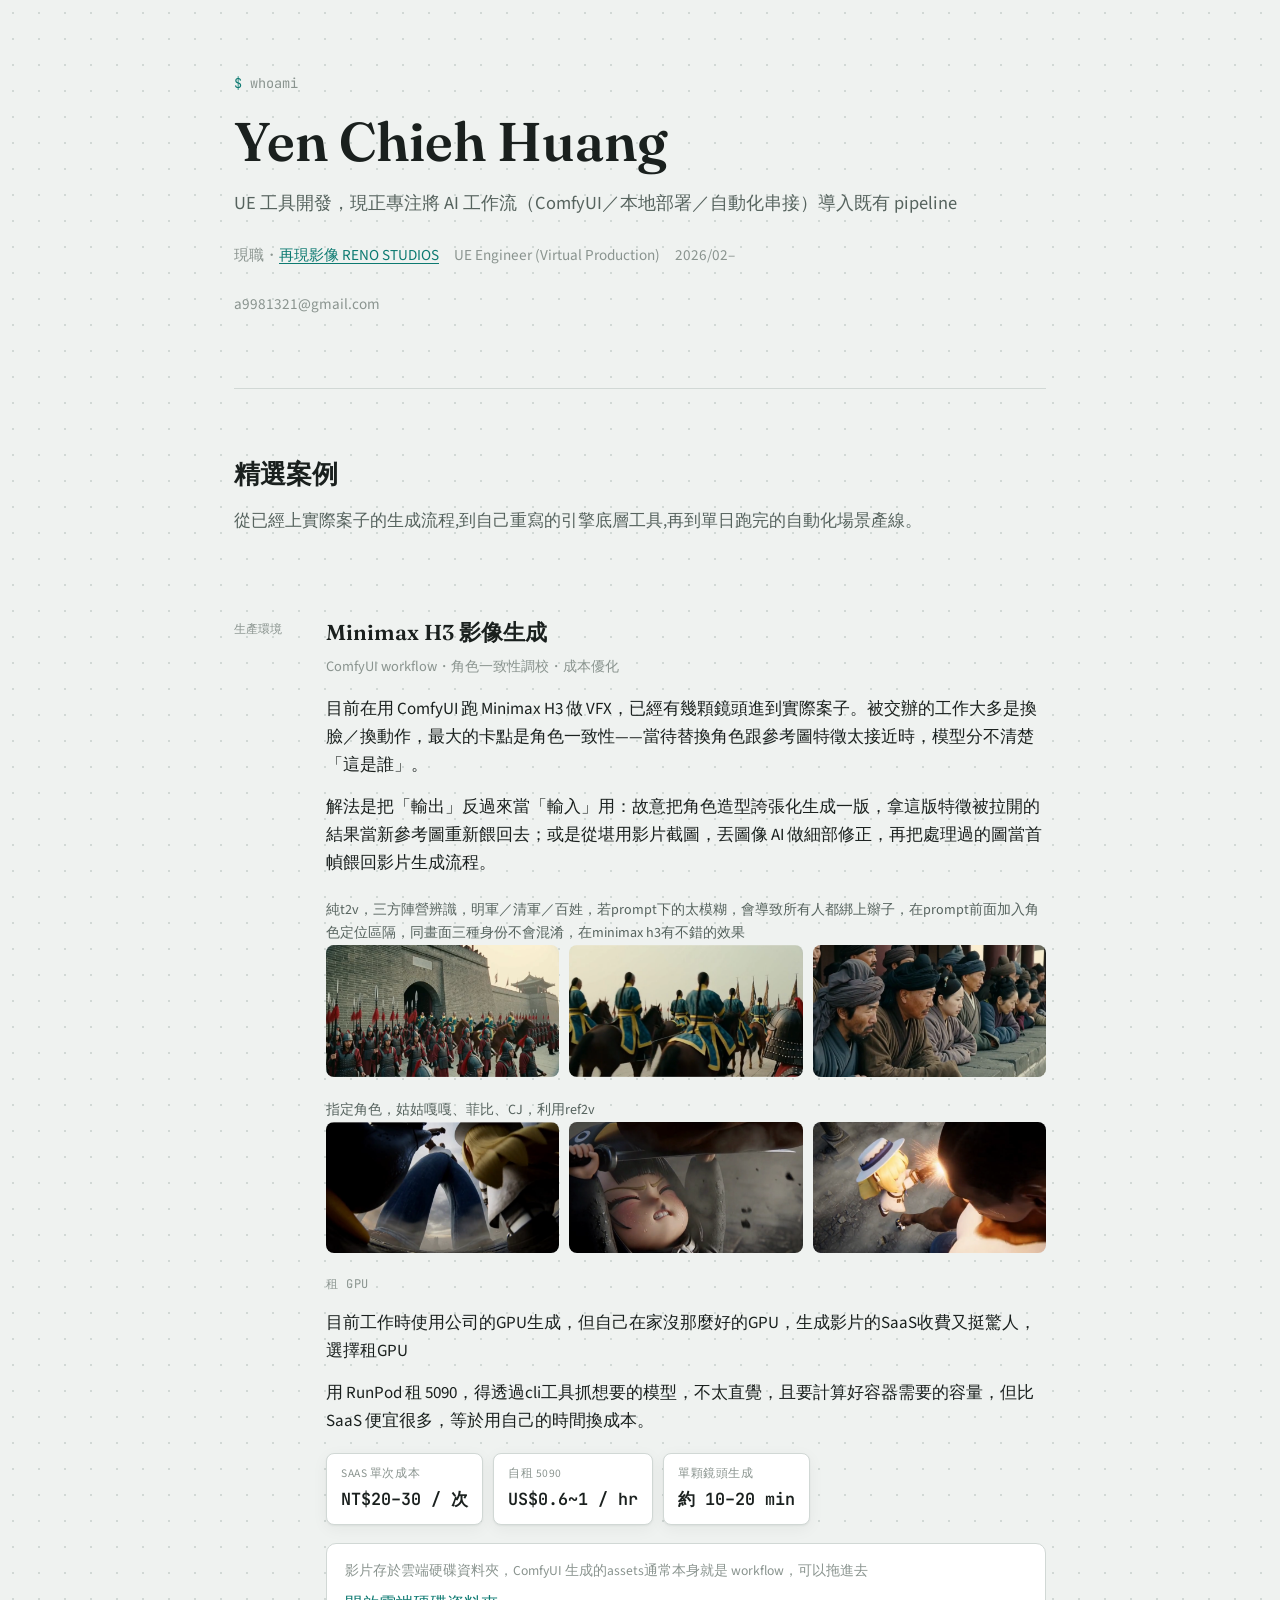
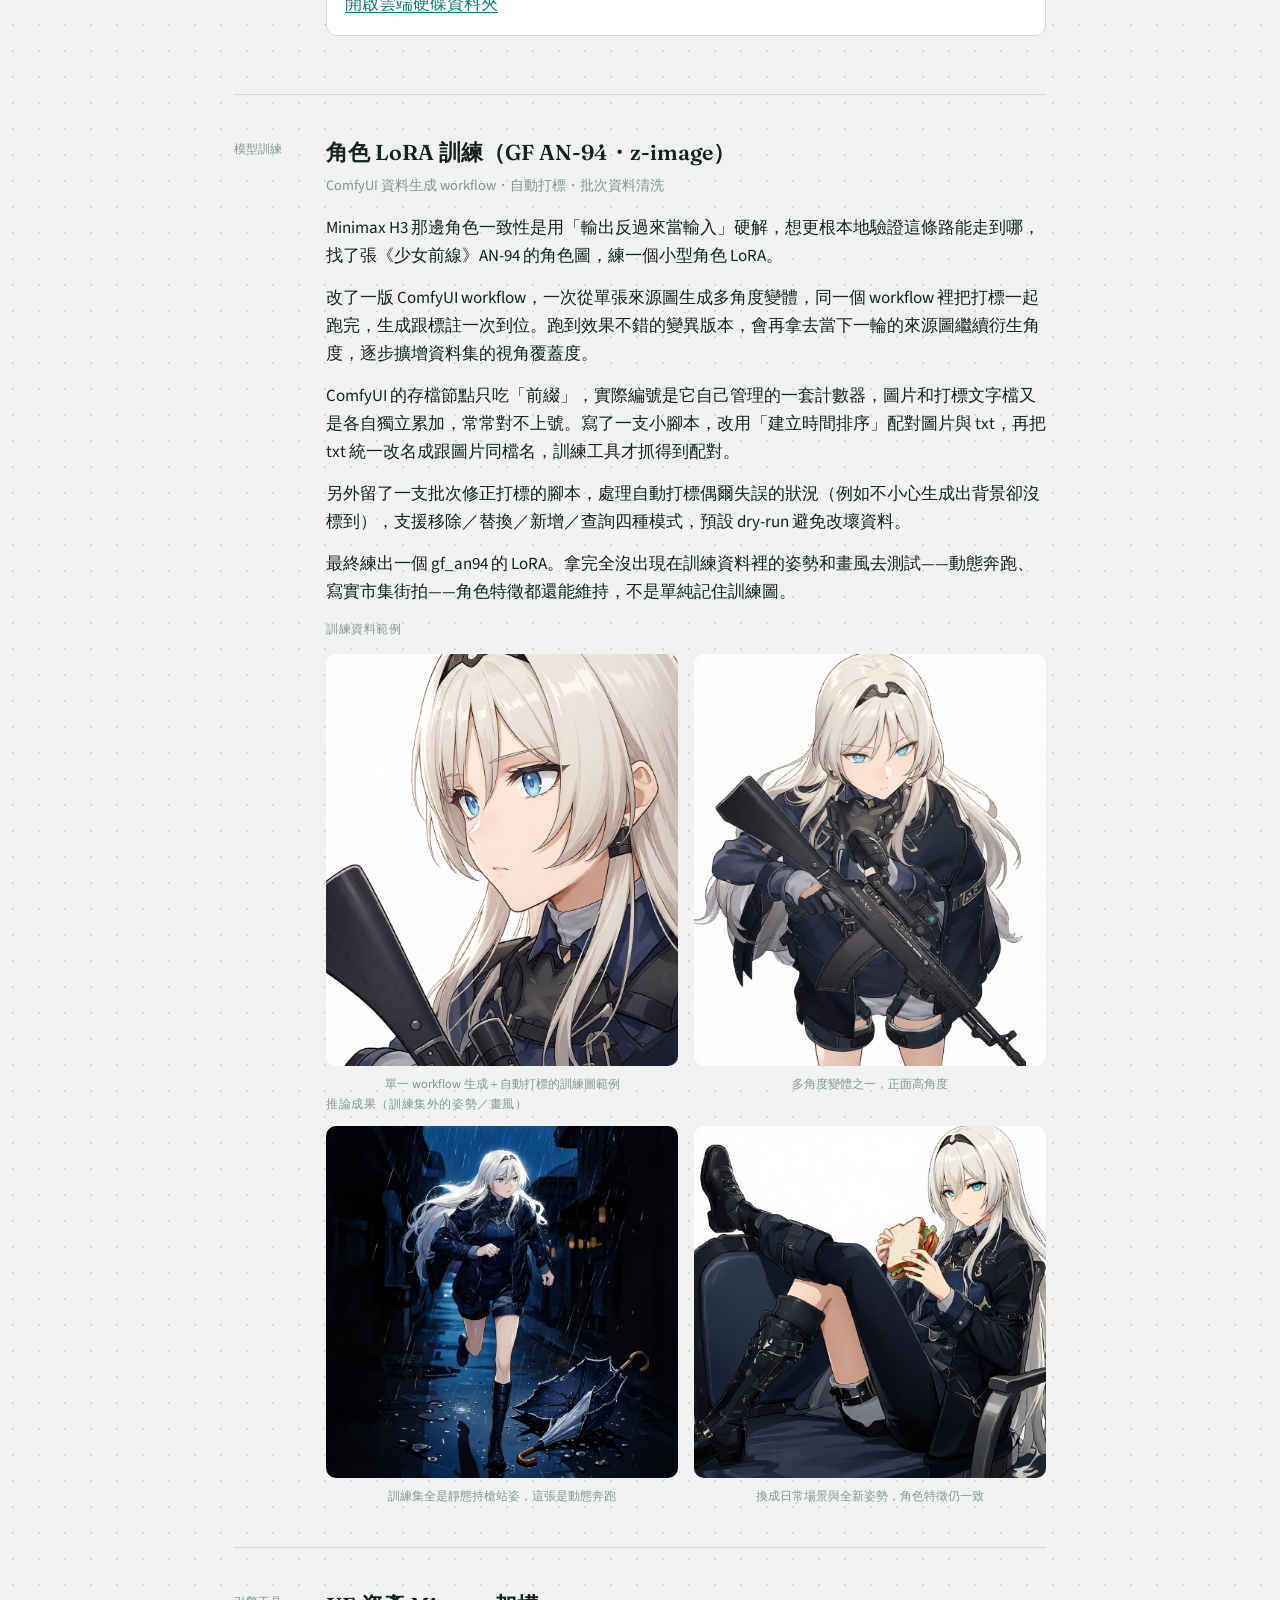
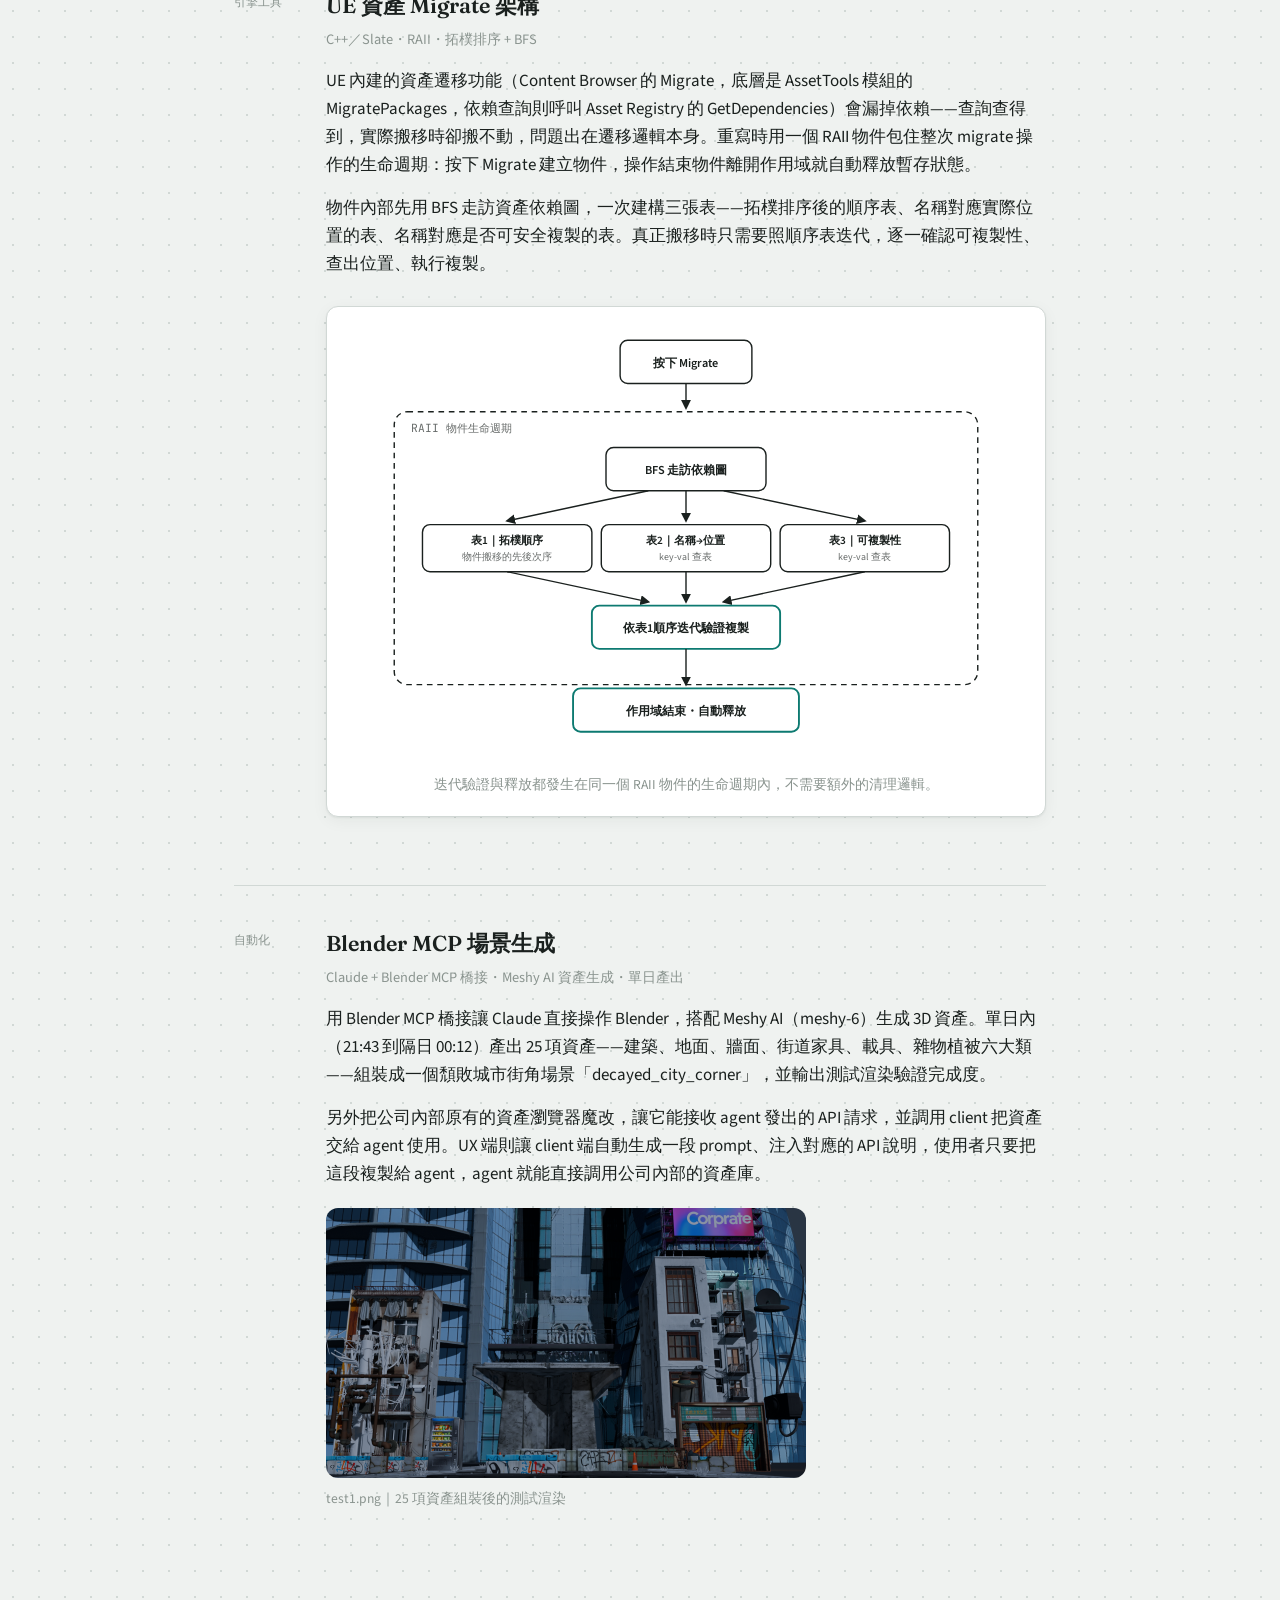
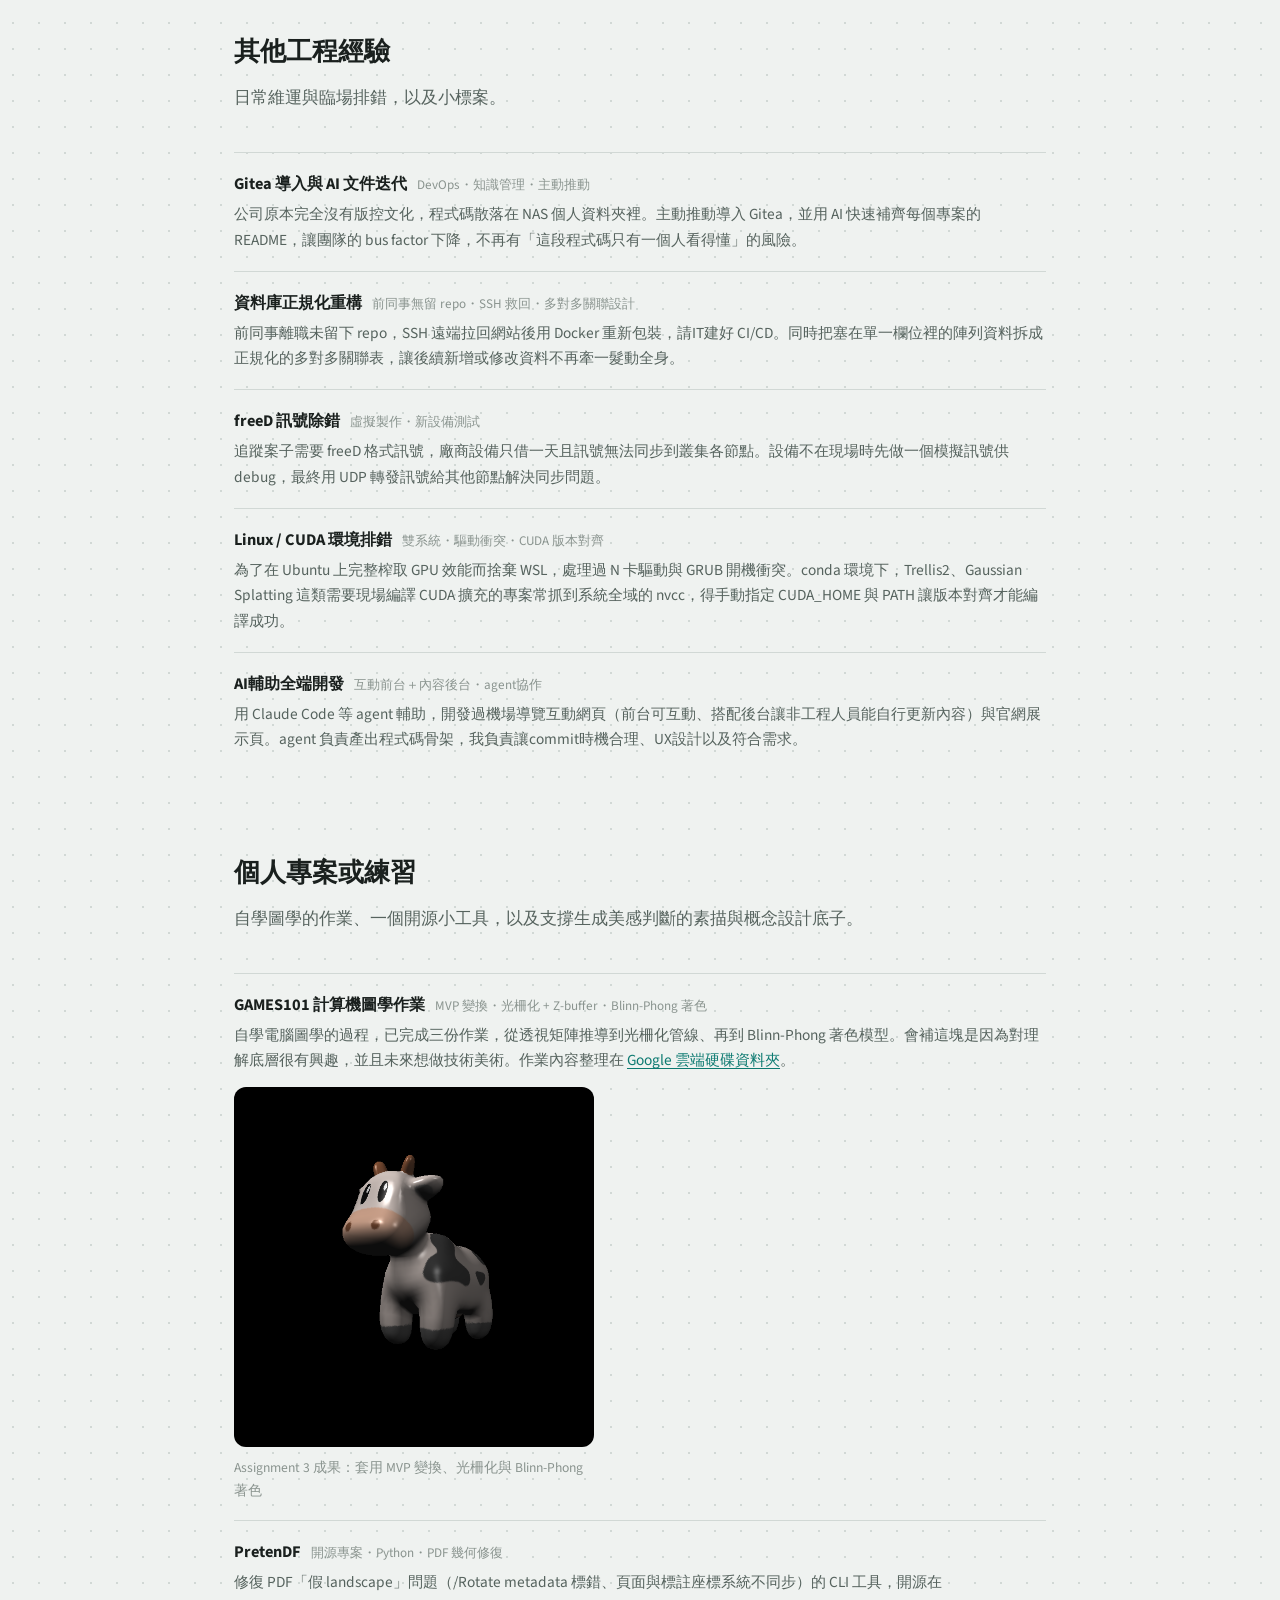
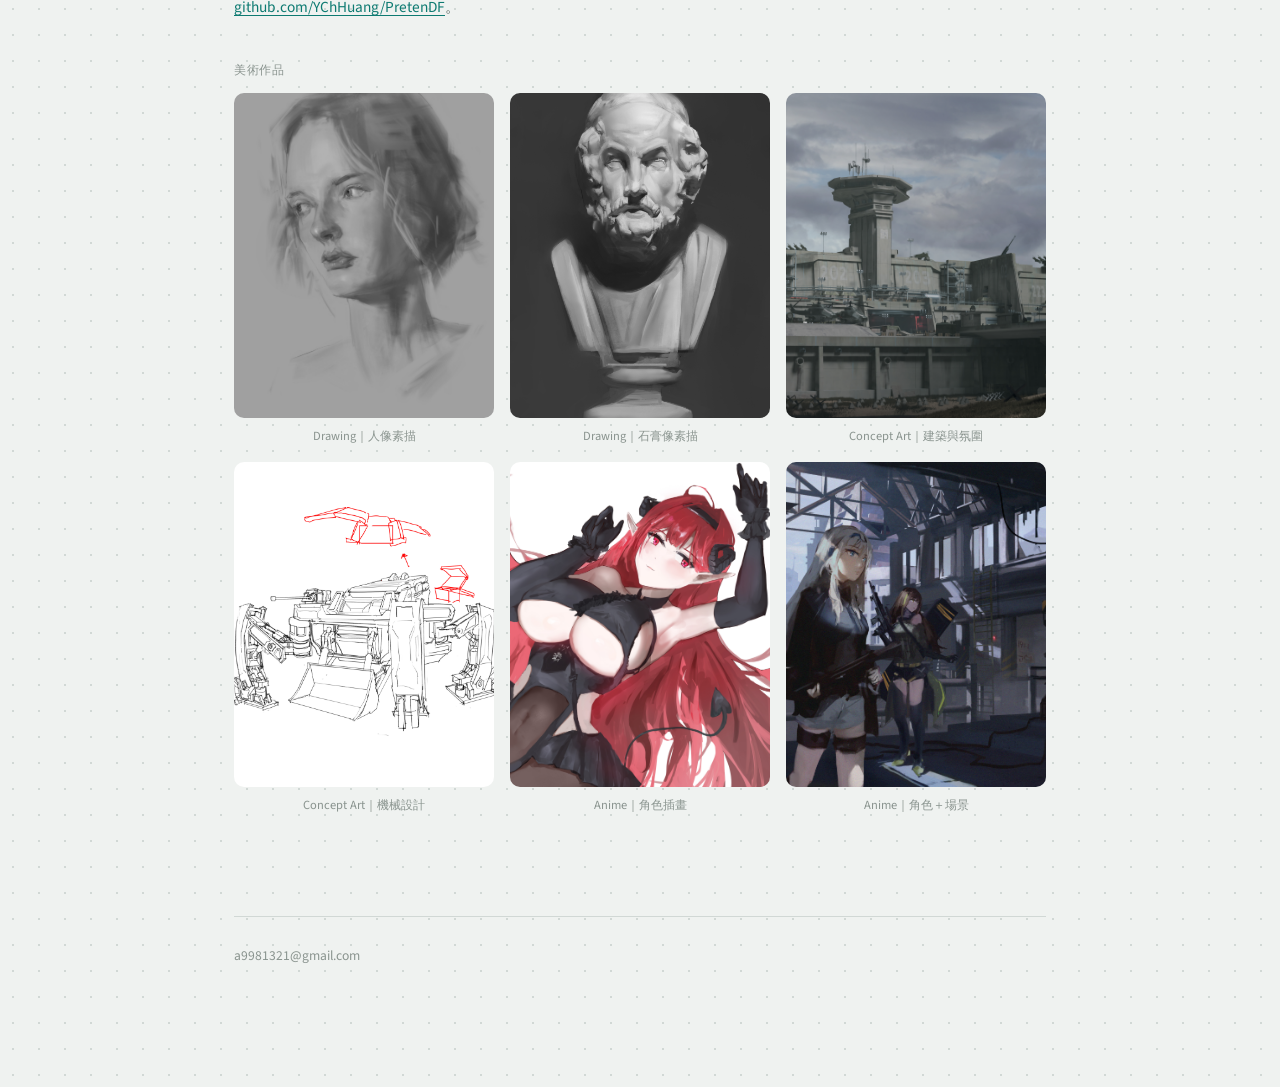
==== commit 9f052adf: "Add LoRA character training case study (GF AN-94) Documents the ComfyUI data-generation workflow, fi" ====
--- a/index.html
+++ b/index.html
@@ -346,6 +346,20 @@
     .case { grid-template-columns: 1fr; }
   }
 
+  /* ---------- Two-up gallery (uncropped, for generation results) ---------- */
+  .gallery-2 {
+    display: grid;
+    grid-template-columns: repeat(2, 1fr);
+    gap: 16px;
+    margin-top: 12px;
+  }
+  .gallery-2 .tile { margin: 0; display: flex; flex-direction: column; gap: 8px; }
+  .gallery-2 .tile img { width: 100%; border-radius: 10px; display: block; }
+  .gallery-2 .tile figcaption { font-size: 0.78rem; color: var(--ink-faint); text-align: center; }
+  @media (max-width: 480px) {
+    .gallery-2 { grid-template-columns: 1fr; }
+  }
+
   /* ---------- CV list ---------- */
   .cv-list {
     list-style: none;
@@ -541,6 +555,43 @@
           <div class="video-list">
             <p class="video-hint">影片存於雲端硬碟資料夾，ComfyUI 生成的assets通常本身就是 workflow，可以拖進去</p>
             <a id="video-folder" href="#">開啟雲端硬碟資料夾</a>
+          </div>
+        </div>
+      </article>
+
+      <article class="case">
+        <div class="case-num">模型訓練</div>
+        <div class="case-body">
+          <h3>角色 LoRA 訓練（GF AN-94・z-image）</h3>
+          <p class="case-role">ComfyUI 資料生成 workflow・自動打標・批次資料清洗</p>
+          <p>Minimax H3 那邊角色一致性是用「輸出反過來當輸入」硬解，想更根本地驗證這條路能走到哪，找了張《少女前線》AN-94 的角色圖，練一個小型角色 LoRA。</p>
+          <p>改了一版 ComfyUI workflow，一次從單張來源圖生成多角度變體，同一個 workflow 裡把打標一起跑完，生成跟標註一次到位。跑到效果不錯的變異版本，會再拿去當下一輪的來源圖繼續衍生角度，逐步擴增資料集的視角覆蓋度。</p>
+          <p>ComfyUI 的存檔節點只吃「前綴」，實際編號是它自己管理的一套計數器，圖片和打標文字檔又是各自獨立累加，常常對不上號。寫了一支小腳本，改用「建立時間排序」配對圖片與 txt，再把 txt 統一改名成跟圖片同檔名，訓練工具才抓得到配對。</p>
+          <p>另外留了一支批次修正打標的腳本，處理自動打標偶爾失誤的狀況（例如不小心生成出背景卻沒標到），支援移除／替換／新增／查詢四種模式，預設 dry-run 避免改壞資料。</p>
+          <p>最終練出一個 gf_an94 的 LoRA。拿完全沒出現在訓練資料裡的姿勢和畫風去測試——動態奔跑、寫實市集街拍——角色特徵都還能維持，不是單純記住訓練圖。</p>
+
+          <p class="mini-head">訓練資料範例</p>
+          <div class="gallery-2">
+            <figure class="tile">
+              <img src="assets/lora/dataset/01.png" alt="AN-94 訓練資料範例，近拍持槍">
+              <figcaption>單一 workflow 生成＋自動打標的訓練圖範例</figcaption>
+            </figure>
+            <figure class="tile">
+              <img src="assets/lora/dataset/02.png" alt="AN-94 訓練資料範例，正面持槍">
+              <figcaption>多角度變體之一，正面高角度</figcaption>
+            </figure>
+          </div>
+
+          <p class="mini-head">推論成果（訓練集外的姿勢／畫風）</p>
+          <div class="gallery-2">
+            <figure class="tile">
+              <img src="assets/lora/output/01.png" alt="LoRA 推論成果，雨中奔跑動態姿勢">
+              <figcaption>訓練集全是靜態持槍站姿，這張是動態奔跑</figcaption>
+            </figure>
+            <figure class="tile">
+              <img src="assets/lora/output/02.png" alt="LoRA 推論成果，坐在沙發上吃三明治">
+              <figcaption>換成日常場景與全新姿勢，角色特徵仍一致</figcaption>
+            </figure>
           </div>
         </div>
       </article>
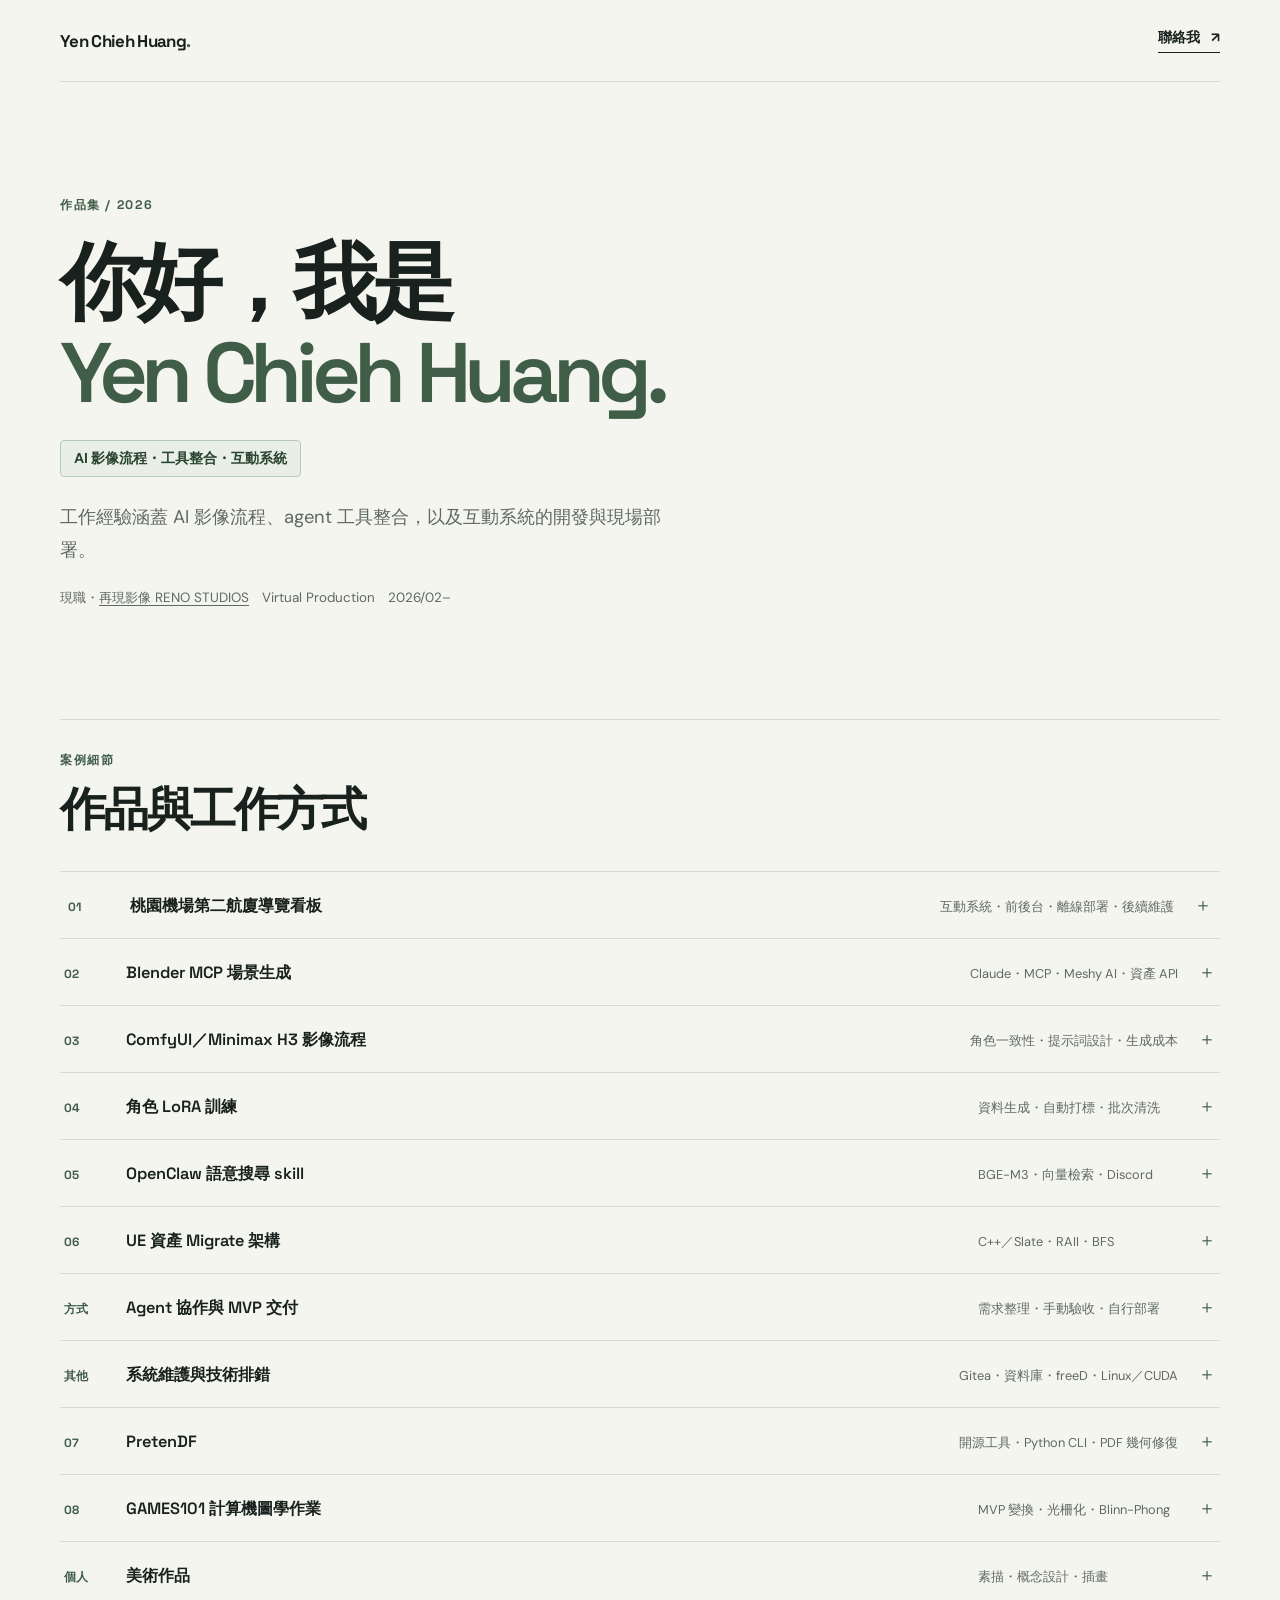
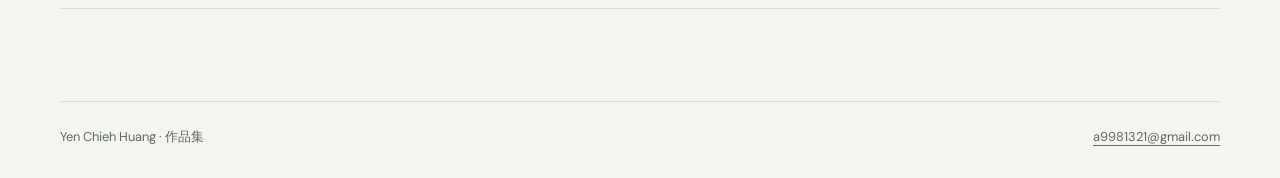
==== commit 9a0cb80a: "Use sample portfolio layout and consolidate projects" ====
--- a/index.html
+++ b/index.html
@@ -1,833 +1,185 @@
-<!DOCTYPE html>
+<!doctype html>
 <html lang="zh-Hant">
 <head>
-<meta charset="UTF-8">
-<meta name="viewport" content="width=device-width, initial-scale=1.0">
-<title>節點與鏡頭</title>
-<meta name="description" content="UE 工具開發與 ComfyUI / Minimax H3 影像生成作品集，含技術案例、架構圖與美感佐證。">
-<link rel="preconnect" href="https://fonts.googleapis.com">
-<link rel="preconnect" href="https://fonts.gstatic.com" crossorigin>
-<link href="https://fonts.googleapis.com/css2?family=Fraunces:opsz,wght@9..144,400;9..144,600;9..144,700&family=Source+Sans+3:wght@400;500;600;700&family=JetBrains+Mono:wght@400;500;600&display=swap" rel="stylesheet">
-<style>
-  :root {
-    --bg: #eff2f0;
-    --surface: #ffffff;
-    --surface-2: #e3e9e6;
-    --ink: #1a201e;
-    --ink-soft: #56635e;
-    --ink-faint: #8a948f;
-    --accent: #0d7a71;
-    --accent-ink: #ffffff;
-    --accent-soft: #d8ece9;
-    --line: #d1d8d5;
-    --line-strong: #b4bfba;
-    --todo: #a8560f;
-    --todo-soft: #fbe9d7;
-    --todo-line: #dba470;
-    --shadow: 0 1px 2px rgba(20, 30, 27, 0.06), 0 4px 16px rgba(20, 30, 27, 0.05);
-  }
-
-  @media (prefers-color-scheme: dark) {
-    :root:not([data-theme="light"]) {
-      --bg: #14181a;
-      --surface: #1b2123;
-      --surface-2: #222a2c;
-      --ink: #e8ece9;
-      --ink-soft: #9aa6a1;
-      --ink-faint: #6c7975;
-      --accent: #3fd6c4;
-      --accent-ink: #0d1615;
-      --accent-soft: #17332f;
-      --line: #2a3234;
-      --line-strong: #3a4446;
-      --todo: #f2a65a;
-      --todo-soft: #2c2013;
-      --todo-line: #7a5326;
-      --shadow: 0 1px 2px rgba(0, 0, 0, 0.3), 0 8px 24px rgba(0, 0, 0, 0.35);
-    }
-  }
-
-  :root[data-theme="dark"] {
-    --bg: #14181a;
-    --surface: #1b2123;
-    --surface-2: #222a2c;
-    --ink: #e8ece9;
-    --ink-soft: #9aa6a1;
-    --ink-faint: #6c7975;
-    --accent: #3fd6c4;
-    --accent-ink: #0d1615;
-    --accent-soft: #17332f;
-    --line: #2a3234;
-    --line-strong: #3a4446;
-    --todo: #f2a65a;
-    --todo-soft: #2c2013;
-    --todo-line: #7a5326;
-    --shadow: 0 1px 2px rgba(0, 0, 0, 0.3), 0 8px 24px rgba(0, 0, 0, 0.35);
-  }
-
-  * { box-sizing: border-box; }
-
-  html { color-scheme: light dark; }
-
-  body {
-    margin: 0;
-    background-color: var(--bg);
-    background-image: radial-gradient(var(--line) 1px, transparent 1px);
-    background-size: 26px 26px;
-    color: var(--ink);
-    font-family: "Source Sans 3", -apple-system, "Segoe UI", "PingFang TC", "Microsoft JhengHei", sans-serif;
-    font-size: 17px;
-    line-height: 1.65;
-    -webkit-font-smoothing: antialiased;
-  }
-
-  ::selection { background: var(--accent-soft); color: var(--ink); }
-
-  a { color: var(--accent); text-decoration-thickness: 1px; text-underline-offset: 3px; }
-  a:focus-visible, button:focus-visible { outline: 2px solid var(--accent); outline-offset: 2px; }
-
-  .wrap {
-    max-width: 860px;
-    margin: 0 auto;
-    padding: 0 24px 120px;
-  }
-
-  h1, h2, h3 {
-    font-family: "Fraunces", Georgia, serif;
-    text-wrap: balance;
-    margin: 0;
-    color: var(--ink);
-  }
-
-  .mono {
-    font-family: "JetBrains Mono", ui-monospace, Consolas, monospace;
-    font-variant-numeric: tabular-nums;
-  }
-
-  code {
-    font-family: "JetBrains Mono", ui-monospace, Consolas, monospace;
-    font-size: 0.9em;
-    background: var(--surface-2);
-    padding: 1px 5px;
-    border-radius: 4px;
-  }
-
-  /* ---------- Header ---------- */
-  header.masthead {
-    padding: 72px 0 56px;
-    border-bottom: 1px solid var(--line);
-    margin-bottom: 64px;
-  }
-  .prompt-line {
-    font-family: "JetBrains Mono", monospace;
-    font-size: 0.85rem;
-    color: var(--ink-faint);
-    margin: 0 0 18px;
-  }
-  .prompt-line::before { content: "$ "; color: var(--accent); }
-  h1.name {
-    font-size: clamp(2.4rem, 5vw, 3.4rem);
-    font-weight: 600;
-    line-height: 1.1;
-  }
-  p.tagline {
-    font-size: 1.15rem;
-    color: var(--ink-soft);
-    margin: 16px 0 0;
-  }
-  .contact-line {
-    margin-top: 24px;
-    font-size: 0.95rem;
-    color: var(--ink-faint);
-  }
-
-  /* ---------- Generic section ---------- */
-  section { margin-bottom: 80px; }
-  .section-head {
-    display: flex;
-    align-items: baseline;
-    gap: 14px;
-    margin-bottom: 8px;
-  }
-  .section-head .eyebrow {
-    font-family: "JetBrains Mono", monospace;
-    font-size: 0.8rem;
-    color: var(--ink-faint);
-  }
-  .section-head h2 { font-size: 1.6rem; font-weight: 600; }
-  .section-intro {
-    color: var(--ink-soft);
-    margin: 12px 0 40px;
-  }
-
-  /* ---------- Golden three (chaptered cases) ---------- */
-  .case {
-    display: grid;
-    grid-template-columns: 64px 1fr;
-    gap: 4px 28px;
-    padding: 40px 0;
-    border-bottom: 1px solid var(--line);
-  }
-  .case:last-child { border-bottom: none; }
-  .case-num {
-    font-family: "JetBrains Mono", monospace;
-    font-size: 0.74rem;
-    font-weight: 500;
-    color: var(--ink-faint);
-    line-height: 1.45;
-    padding-top: 6px;
-  }
-  .case-body h3 {
-    font-size: 1.35rem;
-    font-weight: 600;
-    margin-bottom: 4px;
-  }
-  .case-body .case-role {
-    font-size: 0.9rem;
-    color: var(--ink-faint);
-    margin-bottom: 16px;
-  }
-  .case-body p { margin: 0 0 14px; }
-  .case-body p:last-of-type { margin-bottom: 0; }
-
-  .stat-row {
-    display: flex;
-    flex-wrap: wrap;
-    gap: 10px;
-    margin: 18px 0;
-  }
-  .stat {
-    background: var(--surface);
-    border: 1px solid var(--line);
-    border-radius: 8px;
-    padding: 10px 14px;
-    box-shadow: var(--shadow);
-  }
-  .stat .stat-label {
-    display: block;
-    font-size: 0.72rem;
-    color: var(--ink-faint);
-    text-transform: uppercase;
-    letter-spacing: 0.05em;
-    margin-bottom: 3px;
-  }
-  .stat .stat-value {
-    font-family: "JetBrains Mono", monospace;
-    font-size: 1.05rem;
-    font-weight: 600;
-  }
-
-  .video-list {
-    display: flex;
-    flex-direction: column;
-    gap: 8px;
-    margin: 18px 0;
-    padding: 16px 18px;
-    background: var(--surface);
-    border: 1px solid var(--line);
-    border-radius: 10px;
-  }
-  .video-list .video-hint {
-    font-size: 0.85rem;
-    color: var(--ink-faint);
-    margin: 0 0 4px;
-  }
-  .video-row { display: flex; align-items: center; gap: 10px; font-size: 0.95rem; }
-  .video-row .video-name { font-family: "JetBrains Mono", monospace; font-size: 0.85rem; color: var(--ink-soft); }
-
-  /* TODO styling shared by placeholders */
-  .is-todo {
-    color: var(--todo) !important;
-    border-color: var(--todo-line) !important;
-    background: var(--todo-soft) !important;
-  }
-  .todo-badge {
-    font-family: "JetBrains Mono", monospace;
-    font-size: 0.7rem;
-    color: var(--todo);
-    background: var(--todo-soft);
-    border: 1px dashed var(--todo-line);
-    border-radius: 5px;
-    padding: 1px 6px;
-    white-space: nowrap;
-  }
-
-  .mini-head {
-    display: block;
-    font-family: "JetBrains Mono", monospace;
-    font-size: 0.75rem;
-    letter-spacing: 0.05em;
-    text-transform: uppercase;
-    color: var(--ink-faint);
-    margin: 22px 0 8px;
-  }
-
-  ul.criteria { margin: 0 0 12px; padding-left: 1.2em; }
-  ul.criteria li { margin-bottom: 8px; }
-  ul.criteria strong { color: var(--ink); }
-
-  /* ---------- Compact rows (secondary-weight items) ---------- */
-  .compact-list { border-top: 1px solid var(--line); }
-  .compact-row { padding: 18px 0; border-bottom: 1px solid var(--line); }
-  .compact-row:last-child { border-bottom: none; }
-  .compact-row .compact-head {
-    display: flex;
-    align-items: baseline;
-    flex-wrap: wrap;
-    gap: 10px;
-    margin-bottom: 4px;
-  }
-  .compact-row h4 {
-    font-family: "Source Sans 3", sans-serif;
-    font-size: 1.02rem;
-    font-weight: 700;
-    color: var(--ink);
-    margin: 0;
-  }
-  .compact-row .compact-meta {
-    font-size: 0.82rem;
-    color: var(--ink-faint);
-  }
-  .compact-row p {
-    margin: 4px 0 0;
-    color: var(--ink-soft);
-    font-size: 0.96rem;
-  }
-  .compact-row figure.photo { max-width: 360px; margin-top: 14px; }
-  .compact-row ul.criteria { margin-top: 10px; }
-
-  /* ---------- Photo evidence (single shot) ---------- */
-  figure.photo { margin: 20px 0 0; }
-  figure.photo img { width: 100%; max-width: 480px; border-radius: 12px; display: block; }
-  figure.photo figcaption { margin-top: 10px; font-size: 0.85rem; color: var(--ink-faint); }
-
-  /* ---------- Screenshot strips (Minimax evidence) ---------- */
-  .shot-strip { margin: 22px 0; }
-  .shot-strip .shot-strip-label { font-size: 0.88rem; color: var(--ink-soft); margin: 0 0 10px; }
-  .shot-strip .shot-row { display: grid; grid-template-columns: repeat(3, 1fr); gap: 10px; }
-  .shot-strip .shot-row img { width: 100%; aspect-ratio: 16 / 9; object-fit: cover; border-radius: 8px; display: block; }
-  @media (max-width: 620px) {
-    .shot-strip .shot-row { grid-template-columns: 1fr; }
-  }
-
-  /* ---------- Diagrams ---------- */
-  figure.diagram {
-    margin: 28px 0;
-    padding: 20px;
-    background: var(--surface);
-    border: 1px solid var(--line);
-    border-radius: 12px;
-    box-shadow: var(--shadow);
-    overflow-x: auto;
-  }
-  figure.diagram svg { display: block; width: 100%; height: auto; max-width: 640px; margin: 0 auto; }
-  figure.diagram figcaption {
-    margin-top: 14px;
-    font-size: 0.85rem;
-    color: var(--ink-faint);
-    text-align: center;
-  }
-  .diagram text { fill: currentColor; font-family: "Source Sans 3", sans-serif; }
-  .diagram .mono-label { font-family: "JetBrains Mono", monospace; }
-
-  /* ---------- Visual gallery ---------- */
-  .gallery {
-    display: grid;
-    grid-template-columns: repeat(3, 1fr);
-    gap: 16px;
-    margin-top: 12px;
-  }
-  .gallery .tile { margin: 0; display: flex; flex-direction: column; gap: 8px; }
-  .gallery .tile img { width: 100%; aspect-ratio: 4 / 5; object-fit: cover; border-radius: 10px; display: block; }
-  .gallery .tile figcaption { font-size: 0.78rem; color: var(--ink-faint); text-align: center; }
-
-  @media (max-width: 620px) {
-    .gallery { grid-template-columns: repeat(2, 1fr); }
-    .case { grid-template-columns: 1fr; }
-  }
-
-  /* ---------- Two-up gallery (uncropped, for generation results) ---------- */
-  .gallery-2 {
-    display: grid;
-    grid-template-columns: repeat(2, 1fr);
-    gap: 16px;
-    margin-top: 12px;
-  }
-  .gallery-2 .tile { margin: 0; display: flex; flex-direction: column; gap: 8px; }
-  .gallery-2 .tile img { width: 100%; border-radius: 10px; display: block; }
-  .gallery-2 .tile figcaption { font-size: 0.78rem; color: var(--ink-faint); text-align: center; }
-  @media (max-width: 480px) {
-    .gallery-2 { grid-template-columns: 1fr; }
-  }
-
-  /* ---------- CV list ---------- */
-  .cv-list {
-    list-style: none;
-    margin: 0;
-    padding: 0;
-    display: flex;
-    flex-direction: column;
-    gap: 14px;
-  }
-  .cv-list li {
-    display: grid;
-    grid-template-columns: 20px 1fr;
-    gap: 10px;
-    font-size: 0.95rem;
-    padding-bottom: 14px;
-    border-bottom: 1px solid var(--line);
-  }
-  .cv-list li:last-child { border-bottom: none; }
-  .cv-list .bullet { color: var(--accent); font-family: "JetBrains Mono", monospace; }
-  .cv-list a { color: var(--ink); text-decoration-color: var(--line-strong); }
-
-  footer {
-    margin-top: 100px;
-    padding-top: 28px;
-    border-top: 1px solid var(--line);
-    font-size: 0.85rem;
-    color: var(--ink-faint);
-    display: flex;
-    justify-content: space-between;
-    flex-wrap: wrap;
-    gap: 8px;
-  }
-
-  @media (prefers-reduced-motion: no-preference) {
-    .stat, figure.diagram { transition: transform 0.15s ease, box-shadow 0.15s ease; }
-  }
-
-  /* ---------- Print ---------- */
-  @media print {
-    @page {
-      size: A4;
-      margin: 16mm 14mm;
-    }
-
-    :root {
-      --bg: #ffffff;
-      --surface: #ffffff;
-      --surface-2: #f0f2f1;
-      --ink: #1a201e;
-      --ink-soft: #4a544f;
-      --ink-faint: #6f7a75;
-      --accent: #0d7a71;
-      --accent-ink: #ffffff;
-      --accent-soft: #d8ece9;
-      --line: #d1d8d5;
-      --line-strong: #b4bfba;
-      --todo: #a8560f;
-      --todo-soft: #fbe9d7;
-      --todo-line: #dba470;
-      --shadow: none;
-    }
-
-    body {
-      background: #fff none;
-      font-size: 12.5pt;
-      line-height: 1.5;
-    }
-
-    .wrap { max-width: 100%; padding: 0; }
-
-    a { color: var(--ink); text-decoration: underline; }
-
-    header.masthead { padding: 0 0 20px; margin-bottom: 28px; }
-
-    section { margin-bottom: 32px; }
-
-    /* Never split a paragraph, list item, image, or stat block mid-block */
-    p, li, figure, .stat, .stat-row, .video-list,
-    .shot-strip, .shot-row, .gallery .tile, .diagram,
-    .compact-row, .case-num, ul.criteria {
-      break-inside: avoid;
-      page-break-inside: avoid;
-    }
-
-    p { orphans: 3; widows: 3; }
-
-    /* Keep a heading attached to the content that follows it */
-    h1, h2, h3, h4, .section-head, .case-body h3, .case-body .case-role, .mini-head {
-      break-after: avoid;
-      page-break-after: avoid;
-    }
-
-    /* Keep each case's heading + role + opening paragraph together,
-       but allow the rest of the (long) case to flow across pages */
-    .case-body > h3,
-    .case-body > .case-role,
-    .case-body > p:first-of-type {
-      break-inside: avoid;
-      page-break-inside: avoid;
-    }
-
-    /* Chrome's print pagination can leave a blank page behind a CSS Grid
-       item that gets pushed to the next page — switch .case to block
-       layout for print so it paginates cleanly */
-    .case {
-      display: block;
-      break-before: auto;
-      padding: 0 0 28px;
-    }
-    .case:not(:first-child) { break-before: page; }
-    .case-num {
-      display: inline-block;
-      padding-top: 0;
-      margin-bottom: 8px;
-    }
-
-    .compact-list { break-before: avoid; }
-
-    figure.diagram, figure.photo, .shot-strip, .gallery { box-shadow: none; }
-
-    figure.photo img, .gallery .tile img { max-width: 100%; }
-
-    footer { break-inside: avoid; page-break-inside: avoid; margin-top: 40px; }
-  }
-</style>
+  <meta charset="utf-8">
+  <meta name="viewport" content="width=device-width, initial-scale=1">
+  <meta name="description" content="Yen Chieh Huang 的作品集：AI 影像流程、agent 工具整合、互動系統與現場部署。">
+  <title>Yen Chieh Huang｜作品集</title>
+  <link rel="preconnect" href="https://fonts.googleapis.com">
+  <link rel="preconnect" href="https://fonts.gstatic.com" crossorigin>
+  <link href="https://fonts.googleapis.com/css2?family=DM+Sans:wght@400;500;600;700&family=Space+Grotesk:wght@400;500;600;700&display=swap" rel="stylesheet">
+  <link rel="stylesheet" href="index_sample.css">
 </head>
 <body>
-<div class="wrap">
+  <div class="site-shell">
+    <header class="site-header">
+      <a class="brand" href="index.html" aria-label="Yen Chieh Huang，首頁">Yen Chieh Huang<span class="brand-dot">.</span></a>
+      <a class="contact-link" href="mailto:a9981321@gmail.com">聯絡我 <span aria-hidden="true">↗</span></a>
+    </header>
 
-  <header class="masthead">
-    <p class="prompt-line">whoami</p>
-    <h1 class="name is-todo" id="profile-name">TODO：你的名字</h1>
-    <p class="tagline is-todo" id="profile-tagline">UE 工具開發，現正專注將 AI 工作流（ComfyUI／本地部署／自動化串接）導入既有 pipeline</p>
-    <p class="contact-line">現職・<a href="https://icvfx.reno-studios.com/" target="_blank" rel="noopener">再現影像 RENO STUDIOS</a>　UE Engineer (Virtual Production)　2026/02–</p>
-    <p class="contact-line is-todo" id="profile-contact">TODO：email 或聯絡方式</p>
-  </header>
+    <main>
+      <section class="intro" aria-labelledby="intro-title">
+        <p class="eyebrow">作品集 / 2026</p>
+        <h1 id="intro-title">你好，我是<br><span>Yen Chieh Huang.</span></h1>
+        <p class="role">AI 影像流程・工具整合・互動系統</p>
+        <p class="intro-copy">工作經驗涵蓋 AI 影像流程、agent 工具整合，以及互動系統的開發與現場部署。</p>
+        <p class="current-role">現職・<a href="https://icvfx.reno-studios.com/" target="_blank" rel="noopener">再現影像 RENO STUDIOS</a>　Virtual Production　2026/02–</p>
+      </section>
 
-  <main>
-
-    <!-- ============ 精選案例 ============ -->
-    <section id="cases">
-      <div class="section-head">
-        <h2>精選案例</h2>
-      </div>
-      <p class="section-intro">從已經上實際案子的生成流程,到自己重寫的引擎底層工具,再到單日跑完的自動化場景產線。</p>
-
-      <article class="case">
-        <div class="case-num">生產環境</div>
-        <div class="case-body">
-          <h3>Minimax H3 影像生成</h3>
-          <p class="case-role">ComfyUI workflow・角色一致性調校・成本優化</p>
-          <p>目前在用 ComfyUI 跑 Minimax H3 做 VFX，已經有幾顆鏡頭進到實際案子。被交辦的工作大多是換臉／換動作，最大的卡點是角色一致性——當待替換角色跟參考圖特徵太接近時，模型分不清楚「這是誰」。</p>
-          <p>解法是把「輸出」反過來當「輸入」用：故意把角色造型誇張化生成一版，拿這版特徵被拉開的結果當新參考圖重新餵回去；或是從堪用影片截圖，丟圖像 AI 做細部修正，再把處理過的圖當首幀餵回影片生成流程。</p>
-          
-          <div class="shot-strip">
-            <p class="shot-strip-label">純t2v，三方陣營辨識，明軍／清軍／百姓，若prompt下的太模糊，會導致所有人都綁上辮子，在prompt前面加入角色定位區隔，同畫面三種身份不會混淆，在minimax h3有不錯的效果</p>
-            <div class="shot-row">
-              <img src="assets/screenshots/shot-02/01.png" alt="明軍清軍百姓辨識示範截圖 1">
-              <img src="assets/screenshots/shot-02/02.png" alt="明軍清軍百姓辨識示範截圖 2">
-              <img src="assets/screenshots/shot-02/03.png" alt="明軍清軍百姓辨識示範截圖 3">
-            </div>
-          </div>
-
-          <div class="shot-strip">
-            <p class="shot-strip-label">指定角色，姑姑嘎嘎、菲比、CJ，利用ref2v</p>
-            <div class="shot-row">
-              <img src="assets/screenshots/shot-01/01.png" alt="角色替換示範截圖 1">
-              <img src="assets/screenshots/shot-01/02.png" alt="角色替換示範截圖 2">
-              <img src="assets/screenshots/shot-01/03.png" alt="角色替換示範截圖 3">
-            </div>
-          </div>
-
-
-          <p class="mini-head">租 GPU</p>
-          <p>目前工作時使用公司的GPU生成，但自己在家沒那麼好的GPU，生成影片的SaaS收費又挺驚人，選擇租GPU</p>
-          <p>用 RunPod 租 5090，得透過cli工具抓想要的模型，不太直覺，且要計算好容器需要的容量，但比 SaaS 便宜很多，等於用自己的時間換成本。</p>
-
-          <div class="stat-row">
-            <div class="stat">
-              <span class="stat-label">SaaS 單次成本</span>
-              <span class="stat-value">NT$20–30 / 次</span>
-            </div>
-            <div class="stat">
-              <span class="stat-label">自租 5090</span>
-              <span class="stat-value">US$0.6~1 / hr</span>
-            </div>
-            <div class="stat">
-              <span class="stat-label">單顆鏡頭生成</span>
-              <span class="stat-value">約 10–20 min</span>
-            </div>
-          </div>
-
-          <div class="video-list">
-            <p class="video-hint">影片存於雲端硬碟資料夾，ComfyUI 生成的assets通常本身就是 workflow，可以拖進去</p>
-            <a id="video-folder" href="#">開啟雲端硬碟資料夾</a>
-          </div>
-        </div>
-      </article>
-
-      <article class="case">
-        <div class="case-num">模型訓練</div>
-        <div class="case-body">
-          <h3>角色 LoRA 訓練（GF AN-94・z-image）</h3>
-          <p class="case-role">ComfyUI 資料生成 workflow・自動打標・批次資料清洗</p>
-          <p>Minimax H3 那邊角色一致性是用「輸出反過來當輸入」硬解，想更根本地驗證這條路能走到哪，找了張《少女前線》AN-94 的角色圖，練一個小型角色 LoRA。</p>
-          <p>改了一版 ComfyUI workflow，一次從單張來源圖生成多角度變體，同一個 workflow 裡把打標一起跑完，生成跟標註一次到位。跑到效果不錯的變異版本，會再拿去當下一輪的來源圖繼續衍生角度，逐步擴增資料集的視角覆蓋度。</p>
-          <p>ComfyUI 的存檔節點只吃「前綴」，實際編號是它自己管理的一套計數器，圖片和打標文字檔又是各自獨立累加，常常對不上號。寫了一支小腳本，改用「建立時間排序」配對圖片與 txt，再把 txt 統一改名成跟圖片同檔名，訓練工具才抓得到配對。</p>
-          <p>另外留了一支批次修正打標的腳本，處理自動打標偶爾失誤的狀況（例如不小心生成出背景卻沒標到），支援移除／替換／新增／查詢四種模式，預設 dry-run 避免改壞資料。</p>
-          <p>最終練出一個 gf_an94 的 LoRA。拿完全沒出現在訓練資料裡的姿勢和畫風去測試——動態奔跑、寫實市集街拍——角色特徵都還能維持，不是單純記住訓練圖。</p>
-
-          <p class="mini-head">訓練資料範例</p>
-          <div class="gallery-2">
-            <figure class="tile">
-              <img src="assets/lora/dataset/01.png" alt="AN-94 訓練資料範例，近拍持槍">
-              <figcaption>單一 workflow 生成＋自動打標的訓練圖範例</figcaption>
-            </figure>
-            <figure class="tile">
-              <img src="assets/lora/dataset/02.png" alt="AN-94 訓練資料範例，正面持槍">
-              <figcaption>多角度變體之一，正面高角度</figcaption>
-            </figure>
-          </div>
-
-          <p class="mini-head">推論成果（訓練集外的姿勢／畫風）</p>
-          <div class="gallery-2">
-            <figure class="tile">
-              <img src="assets/lora/output/01.png" alt="LoRA 推論成果，雨中奔跑動態姿勢">
-              <figcaption>訓練集全是靜態持槍站姿，這張是動態奔跑</figcaption>
-            </figure>
-            <figure class="tile">
-              <img src="assets/lora/output/02.png" alt="LoRA 推論成果，坐在沙發上吃三明治">
-              <figcaption>換成日常場景與全新姿勢，角色特徵仍一致</figcaption>
-            </figure>
-          </div>
-        </div>
-      </article>
-
-      <article class="case">
-        <div class="case-num">引擎工具</div>
-        <div class="case-body">
-          <h3>UE 資產 Migrate 架構</h3>
-          <p class="case-role">C++／Slate・RAII・拓樸排序 + BFS</p>
-        <p>UE 內建的資產遷移功能（Content Browser 的 Migrate，底層是 AssetTools 模組的 MigratePackages，依賴查詢則呼叫 Asset Registry 的 GetDependencies）會漏掉依賴——查詢查得到，實際搬移時卻搬不動，問題出在遷移邏輯本身。重寫時用一個 RAII 物件包住整次 migrate 操作的生命週期：按下 Migrate 建立物件，操作結束物件離開作用域就自動釋放暫存狀態。</p>
-        <p>物件內部先用 BFS 走訪資產依賴圖，一次建構三張表——拓樸排序後的順序表、名稱對應實際位置的表、名稱對應是否可安全複製的表。真正搬移時只需要照順序表迭代，逐一確認可複製性、查出位置、執行複製。</p>
-
-        <figure class="diagram">
-          <svg viewBox="0 0 680 460" role="img" aria-label="UE 資產 Migrate 架構圖：按下 Migrate 建立 RAII 物件，物件生命週期內用 BFS 走訪依賴圖建立拓樸順序表、位置表、可複製性表，接著依序迭代驗證並執行複製，作用域結束時自動釋放暫存狀態">
-            <defs>
-              <marker id="arrowNeutral2" viewBox="0 0 10 10" refX="8" refY="5" markerWidth="7" markerHeight="7" orient="auto-start-reverse">
-                <path d="M0,0 L10,5 L0,10 z" fill="currentColor"/>
-              </marker>
-              <marker id="arrowAccent2" viewBox="0 0 10 10" refX="8" refY="5" markerWidth="8" markerHeight="8" orient="auto-start-reverse">
-                <path d="M0,0 L10,5 L0,10 z" fill="var(--accent)"/>
-              </marker>
-            </defs>
-
-            <rect x="270" y="14" width="140" height="46" rx="8" fill="none" stroke="currentColor" stroke-width="1.5"/>
-            <text x="340" y="42" text-anchor="middle" font-size="13" font-weight="600">按下 Migrate</text>
-            <line x1="340" y1="60" x2="340" y2="86" stroke="currentColor" stroke-width="1.5" marker-end="url(#arrowNeutral2)"/>
-
-            <rect x="30" y="90" width="620" height="290" rx="14" fill="none" stroke="currentColor" stroke-width="1.5" stroke-dasharray="6 5"/>
-            <text x="48" y="112" font-size="12" class="mono-label" fill="currentColor" opacity="0.65">RAII 物件生命週期</text>
-
-            <rect x="255" y="128" width="170" height="46" rx="8" fill="none" stroke="currentColor" stroke-width="1.5"/>
-            <text x="340" y="156" text-anchor="middle" font-size="13" font-weight="600">BFS 走訪依賴圖</text>
-
-            <line x1="300" y1="174" x2="150" y2="206" stroke="currentColor" stroke-width="1.5" marker-end="url(#arrowNeutral2)"/>
-            <line x1="340" y1="174" x2="340" y2="206" stroke="currentColor" stroke-width="1.5" marker-end="url(#arrowNeutral2)"/>
-            <line x1="380" y1="174" x2="530" y2="206" stroke="currentColor" stroke-width="1.5" marker-end="url(#arrowNeutral2)"/>
-
-            <rect x="60" y="210" width="180" height="50" rx="8" fill="none" stroke="currentColor" stroke-width="1.5"/>
-            <text x="150" y="231" text-anchor="middle" font-size="12" font-weight="600">表1｜拓樸順序</text>
-            <text x="150" y="248" text-anchor="middle" font-size="10.5" fill="currentColor" opacity="0.65">物件搬移的先後次序</text>
-
-            <rect x="250" y="210" width="180" height="50" rx="8" fill="none" stroke="currentColor" stroke-width="1.5"/>
-            <text x="340" y="231" text-anchor="middle" font-size="12" font-weight="600">表2｜名稱→位置</text>
-            <text x="340" y="248" text-anchor="middle" font-size="10.5" fill="currentColor" opacity="0.65">key-val 查表</text>
-
-            <rect x="440" y="210" width="180" height="50" rx="8" fill="none" stroke="currentColor" stroke-width="1.5"/>
-            <text x="530" y="231" text-anchor="middle" font-size="12" font-weight="600">表3｜可複製性</text>
-            <text x="530" y="248" text-anchor="middle" font-size="10.5" fill="currentColor" opacity="0.65">key-val 查表</text>
-
-            <line x1="150" y1="260" x2="300" y2="292" stroke="currentColor" stroke-width="1.5" marker-end="url(#arrowNeutral2)"/>
-            <line x1="340" y1="260" x2="340" y2="292" stroke="currentColor" stroke-width="1.5" marker-end="url(#arrowNeutral2)"/>
-            <line x1="530" y1="260" x2="380" y2="292" stroke="currentColor" stroke-width="1.5" marker-end="url(#arrowNeutral2)"/>
-
-            <rect x="240" y="296" width="200" height="46" rx="8" fill="none" stroke="var(--accent)" stroke-width="2"/>
-            <text x="340" y="324" text-anchor="middle" font-size="13" font-weight="600" fill="var(--accent)">依表1順序迭代驗證複製</text>
-
-            <line x1="340" y1="342" x2="340" y2="380" stroke="currentColor" stroke-width="1.5" marker-end="url(#arrowNeutral2)"/>
-
-            <rect x="220" y="384" width="240" height="46" rx="8" fill="none" stroke="var(--accent)" stroke-width="2"/>
-            <text x="340" y="412" text-anchor="middle" font-size="13" font-weight="600" fill="var(--accent)">作用域結束・自動釋放</text>
-          </svg>
-          <figcaption>迭代驗證與釋放都發生在同一個 RAII 物件的生命週期內，不需要額外的清理邏輯。</figcaption>
-          </figure>
-        </div>
-      </article>
-
-      <article class="case">
-        <div class="case-num">自動化</div>
-        <div class="case-body">
-          <h3>Blender MCP 場景生成</h3>
-          <p class="case-role">Claude + Blender MCP 橋接・Meshy AI 資產生成・單日產出</p>
-        <p>用 Blender MCP 橋接讓 Claude 直接操作 Blender，搭配 Meshy AI（meshy-6）生成 3D 資產。單日內（21:43 到隔日 00:12）產出 25 項資產——建築、地面、牆面、街道家具、載具、雜物植被六大類——組裝成一個頹敗城市街角場景「decayed_city_corner」，並輸出測試渲染驗證完成度。</p>
-        <p>另外把公司內部原有的資產瀏覽器魔改，讓它能接收 agent 發出的 API 請求，並調用 client 把資產交給 agent 使用。UX 端則讓 client 端自動生成一段 prompt、注入對應的 API 說明，使用者只要把這段複製給 agent，agent 就能直接調用公司內部的資產庫。</p>
-        <figure class="photo">
-          <img src="assets/render/01.png" alt="TryAuto3D 場景測試渲染">
-          <figcaption>test1.png｜25 項資產組裝後的測試渲染</figcaption>
-          </figure>
-        </div>
-      </article>
-    </section>
-
-    <!-- ============ 其他工程經驗 ============ -->
-    <section id="other-work">
-      <div class="section-head">
-        <h2>其他工程經驗</h2>
-      </div>
-      <p class="section-intro">日常維運與臨場排錯，以及小標案。</p>
-
-      <div class="compact-list">
-        <div class="compact-row">
-          <div class="compact-head">
-            <h4>Gitea 導入與 AI 文件迭代</h4>
-            <span class="compact-meta">DevOps・知識管理・主動推動</span>
-          </div>
-          <p>公司原本完全沒有版控文化，程式碼散落在 NAS 個人資料夾裡。主動推動導入 Gitea，並用 AI 快速補齊每個專案的 README，讓團隊的 bus factor 下降，不再有「這段程式碼只有一個人看得懂」的風險。</p>
+      <section class="case-studies" id="cases" aria-labelledby="cases-title">
+        <div class="projects-heading">
+          <p class="eyebrow">案例細節</p>
+          <h2 id="cases-title">作品與工作方式</h2>
         </div>
 
-        <div class="compact-row">
-          <div class="compact-head">
-            <h4>資料庫正規化重構</h4>
-            <span class="compact-meta">前同事無留 repo・SSH 救回・多對多關聯設計</span>
-          </div>
-          <p>前同事離職未留下 repo，SSH 遠端拉回網站後用 Docker 重新包裝，請IT建好 CI/CD。同時把塞在單一欄位裡的陣列資料拆成正規化的多對多關聯表，讓後續新增或修改資料不再牽一髮動全身。</p>
+        <div class="case-list">
+          <details class="airport-case-card case-detail" id="airport-case">
+            <summary><span class="case-index">01</span><span class="case-name">桃園機場第二航廈導覽看板</span><span class="case-meta">互動系統・前後台・離線部署・後續維護</span><span class="case-toggle" aria-hidden="true">＋</span></summary>
+            <div class="airport-case-content">
+              <p class="airport-lead">為免稅店客戶開發的互動導覽系統，已部署在桃園機場第二航廈管制區。一台 Windows IPC 啟動兩個 Edge kiosk 視窗，分別呈現美食廣場與貴賓室資訊；現場日常更新透過本機後台完成。</p>
+
+              <div class="airport-image-grid">
+                <figure>
+                  <img src="assets/airport-led-on-site-anonymized.png" alt="桃園機場第二航廈的雙螢幕導覽看板，品牌標誌已遮蔽" loading="lazy">
+                  <figcaption>現場安裝畫面；左側為美食廣場，右側為貴賓室導覽。</figcaption>
+                </figure>
+                <figure>
+                  <img src="assets/20261001_045118_censored.jpg" alt="美食廣場與貴賓室導覽看板近照" loading="lazy">
+                  <figcaption>近照可見兩面看板的導覽版位與內容。</figcaption>
+                </figure>
+              </div>
+
+              <div class="airport-case-grid">
+                <div>
+                  <h4>讓現場可調整內容</h4>
+                  <p>貴賓室商標支援置中或置底。`logo_align` 設定和後台選單讓現場人員能調整對齊方式，不必為每次換圖或微調版位重新修改 CSS、部署程式。</p>
+                </div>
+                <div>
+                  <h4>讓排程能從中斷恢復</h4>
+                  <p>草稿和生效時間寫入資料庫；兩面看板每 30 秒向本機 API 輪詢。設備關機錯過生效時間時，開機後會補套用；服務短暫重啟造成輪詢失敗時，也會在下一輪重試。更新通常在下一個輪詢週期顯示，排程依賴 IPC 系統時間。</p>
+                </div>
+                <div>
+                  <h4>發布與現場交接</h4>
+                  <p>內容更新、版本遞增與排程清除放在同一批資料庫操作；部署腳本會檢查頁面和圖片資源，再重啟看板。我也整理了後台編輯、預覽和發布的操作手冊。</p>
+                </div>
+              </div>
+
+              <div class="airport-case-footer">
+                <p><strong>我的負責範圍：</strong>需求溝通、介面與互動、前後台開發、資料設計、發布流程、現場部署、交接和後續維護。商標與地圖素材拆分及 BAT 腳本初版由其他人完成。</p>
+                <p><strong>技術：</strong>React、TypeScript、vinext／Next 路由、Drizzle ORM、D1 相容本機資料庫、Windows IPC、Edge kiosk。</p>
+                <p><strong>場域規模：</strong>桃園機場第二航廈 2025 年出境查驗 9,624,277 人次（<a href="https://data.gov.tw/dataset/169891" target="_blank" rel="noopener">移民署開放資料</a>）。這是航廈人流背景；專案沒有看板觀看或點擊統計。</p>
+              </div>
+            </div>
+          </details>
+
+          <details class="case-detail" id="blender-case">
+            <summary><span class="case-index">02</span><span class="case-name">Blender MCP 場景生成</span><span class="case-meta">Claude・MCP・Meshy AI・資產 API</span><span class="case-toggle" aria-hidden="true">＋</span></summary>
+            <div class="case-detail-body">
+              <p>用 Blender MCP 讓 Claude 操作 Blender，搭配 Meshy AI 生成 3D 資產。在約兩個半小時內產出 25 項資產，組成頹敗城市街角場景並輸出測試渲染。</p>
+              <p>我也調整既有資產瀏覽器，讓 agent 能透過 API 呼叫 client 取得資產；client 會組合 prompt 和 API 說明，讓資產庫能接入 agent 工作流程。</p>
+              <img class="case-image" src="assets/render/01.png" alt="Blender MCP 場景測試渲染" loading="lazy">
+            </div>
+          </details>
+
+          <details class="case-detail" id="minimax-case">
+            <summary><span class="case-index">03</span><span class="case-name">ComfyUI／Minimax H3 影像流程</span><span class="case-meta">角色一致性・提示詞設計・生成成本</span><span class="case-toggle" aria-hidden="true">＋</span></summary>
+            <div class="case-detail-body">
+              <p>在 VFX 工作中使用 ComfyUI 和 Minimax H3 生成影像，已有數顆鏡頭進入實際案子。遇到角色特徵相近、模型容易混淆身份時，我會先生成特徵更鮮明的參考，再把結果送回流程；也會從可用影片截圖修正細節，作為新的首幀。</p>
+              <p>使用 RunPod 租用 RTX 5090 減少生成成本；依目前記錄，SaaS 每次約 NT$20–30，自租 GPU 約 US$0.6–1／小時，單顆鏡頭約需 10–20 分鐘。</p>
+              <div class="case-image-grid">
+                <img src="assets/screenshots/shot-02/01.png" alt="明軍、清軍與百姓角色區分示範 1" loading="lazy">
+                <img src="assets/screenshots/shot-02/02.png" alt="明軍、清軍與百姓角色區分示範 2" loading="lazy">
+                <img src="assets/screenshots/shot-02/03.png" alt="明軍、清軍與百姓角色區分示範 3" loading="lazy">
+                <img src="assets/screenshots/shot-01/01.png" alt="指定角色替換示範 1" loading="lazy">
+                <img src="assets/screenshots/shot-01/02.png" alt="指定角色替換示範 2" loading="lazy">
+                <img src="assets/screenshots/shot-01/03.png" alt="指定角色替換示範 3" loading="lazy">
+              </div>
+            </div>
+          </details>
+
+          <details class="case-detail" id="lora-case">
+            <summary><span class="case-index">04</span><span class="case-name">角色 LoRA 訓練</span><span class="case-meta">資料生成・自動打標・批次清洗</span><span class="case-toggle" aria-hidden="true">＋</span></summary>
+            <div class="case-detail-body">
+              <p>以單張來源圖建立多角度訓練資料，串接生成與自動打標；另以腳本配對圖片和標註、批次修正標籤，並用訓練集外的姿勢與畫風檢查角色特徵是否保持一致。</p>
+              <div class="case-image-grid case-image-grid-two">
+                <img src="assets/lora/output/01.png" alt="LoRA 推論成果：訓練資料以外的動態姿勢" loading="lazy">
+                <img src="assets/lora/output/02.png" alt="LoRA 推論成果：不同場景與姿勢" loading="lazy">
+              </div>
+            </div>
+          </details>
+
+          <details class="case-detail" id="sendmemeskill-case">
+            <summary><span class="case-index">05</span><span class="case-name">OpenClaw 語意搜尋 skill</span><span class="case-meta">BGE-M3・向量檢索・Discord</span><span class="case-toggle" aria-hidden="true">＋</span></summary>
+            <div class="case-detail-body">
+              <p>替約 560 張本地圖片建立語意索引。OpenClaw skill 將對話情境轉成搜尋詞，依相似度排序候選圖片，再依規則決定是否送到 Discord：低分時不送出，候選相近時再依對話情境選擇。這是檢索與 agent skill 流程，沒有模型微調或生成式回答。</p>
+            </div>
+          </details>
+
+          <details class="case-detail" id="ue-case">
+            <summary><span class="case-index">06</span><span class="case-name">UE 資產 Migrate 架構</span><span class="case-meta">C++／Slate・RAII・BFS</span><span class="case-toggle" aria-hidden="true">＋</span></summary>
+            <div class="case-detail-body">
+              <p>重寫 UE 內建資產遷移流程，用 RAII 管理操作期間的暫存狀態，並以 BFS 走訪依賴圖，建立拓樸順序、資產位置與可複製性資料，再依序驗證並執行複製。</p>
+            </div>
+          </details>
+
+          <details class="case-detail" id="agent-workflow">
+            <summary><span class="case-index">方式</span><span class="case-name">Agent 協作與 MVP 交付</span><span class="case-meta">需求整理・手動驗收・自行部署</span><span class="case-toggle" aria-hidden="true">＋</span></summary>
+            <div class="case-detail-body">
+              <p>沒有專職 PM 時，我會用 grill-me 整理需求與範圍，再和 coding agent 對齊功能、分段完成小型 MVP。完成後以手動操作確認主要流程，並自行部署；需要驗證分離的前後端時，會另外用腳本測試。部署會接觸 Linux、SSH 和 Docker。</p>
+            </div>
+          </details>
+
+          <details class="case-detail" id="other-work">
+            <summary><span class="case-index">其他</span><span class="case-name">系統維護與技術排錯</span><span class="case-meta">Gitea・資料庫・freeD・Linux／CUDA</span><span class="case-toggle" aria-hidden="true">＋</span></summary>
+            <div class="case-detail-body">
+              <ul class="other-work-list">
+                <li><strong>Gitea 導入：</strong>推動團隊採用版控，並以 AI 協助整理專案文件。</li>
+                <li><strong>資料庫正規化：</strong>將單一欄位中的陣列拆成多對多關聯表，並以 Docker 重新包裝既有網站。</li>
+                <li><strong>freeD 訊號：</strong>製作模擬訊號協助除錯，再以 UDP 轉發到叢集節點。</li>
+                <li><strong>Linux／CUDA：</strong>排查驅動與開機設定，手動指定 CUDA_HOME 與 PATH 對齊編譯環境。</li>
+              </ul>
+            </div>
+          </details>
+
+          <details class="case-detail" id="pretendf-case">
+            <summary><span class="case-index">07</span><span class="case-name">PretenDF</span><span class="case-meta">開源工具・Python CLI・PDF 幾何修復</span><span class="case-toggle" aria-hidden="true">＋</span></summary>
+            <div class="case-detail-body">
+              <p>修復 PDF「假 landscape」問題，處理頁面旋轉資訊錯誤，以及頁面與標註座標系統不同步。</p>
+              <a class="text-link" href="https://github.com/YChHuang/PretenDF" target="_blank" rel="noopener">前往 GitHub <span aria-hidden="true">↗</span></a>
+            </div>
+          </details>
+
+          <details class="case-detail" id="games101-case">
+            <summary><span class="case-index">08</span><span class="case-name">GAMES101 計算機圖學作業</span><span class="case-meta">MVP 變換・光柵化・Blinn-Phong</span><span class="case-toggle" aria-hidden="true">＋</span></summary>
+            <div class="case-detail-body">
+              <p>自主學習電腦圖學，完成透視矩陣、光柵化管線與 Blinn-Phong 著色等三份作業。</p>
+              <a class="text-link" href="https://drive.google.com/drive/folders/1gZNaXBAdsquzlJxL2NmD4I7YhLDQNWjC" target="_blank" rel="noopener">查看作業 <span aria-hidden="true">↗</span></a>
+            </div>
+          </details>
+
+          <details class="case-detail" id="artwork-case">
+            <summary><span class="case-index">個人</span><span class="case-name">美術作品</span><span class="case-meta">素描・概念設計・插畫</span><span class="case-toggle" aria-hidden="true">＋</span></summary>
+            <div class="case-detail-body">
+              <div class="artwork-grid">
+                <img src="assets/gallery/02.jpg" alt="人像素描" loading="lazy">
+                <img src="assets/gallery/03.jpg" alt="石膏像素描" loading="lazy">
+                <img src="assets/gallery/04.jpg" alt="建築與氛圍概念設計" loading="lazy">
+                <img src="assets/gallery/05.jpg" alt="機械概念設計" loading="lazy">
+                <img src="assets/gallery/06.jpg" alt="動漫角色插畫" loading="lazy">
+                <img src="assets/gallery/07.jpg" alt="動漫角色與場景插畫" loading="lazy">
+              </div>
+            </div>
+          </details>
         </div>
+      </section>
 
-        <div class="compact-row">
-          <div class="compact-head">
-            <h4>freeD 訊號除錯</h4>
-            <span class="compact-meta">虛擬製作・新設備測試</span>
-          </div>
-          <p>追蹤案子需要 freeD 格式訊號，廠商設備只借一天且訊號無法同步到叢集各節點。設備不在現場時先做一個模擬訊號供 debug，最終用 UDP 轉發訊號給其他節點解決同步問題。</p>
-        </div>
+    </main>
 
-        <div class="compact-row">
-          <div class="compact-head">
-            <h4>Linux / CUDA 環境排錯</h4>
-            <span class="compact-meta">雙系統・驅動衝突・CUDA 版本對齊</span>
-          </div>
-          <p>為了在 Ubuntu 上完整榨取 GPU 效能而捨棄 WSL，處理過 N 卡驅動與 GRUB 開機衝突。conda 環境下，Trellis2、Gaussian Splatting 這類需要現場編譯 CUDA 擴充的專案常抓到系統全域的 nvcc，得手動指定 CUDA_HOME 與 PATH 讓版本對齊才能編譯成功。</p>
-        </div>
-
-        <div class="compact-row">
-          <div class="compact-head">
-            <h4>AI輔助全端開發</h4>
-            <span class="compact-meta">互動前台＋內容後台・agent協作</span>
-          </div>
-          <p>用 Claude Code 等 agent 輔助，開發過機場導覽互動網頁（前台可互動、搭配後台讓非工程人員能自行更新內容）與官網展示頁。agent 負責產出程式碼骨架，我負責讓commit時機合理、UX設計以及符合需求。</p>
-        </div>
-      </div>
-    </section>
-
-    <!-- ============ 個人專案或練習 ============ -->
-    <section id="personal">
-      <div class="section-head">
-        <h2>個人專案或練習</h2>
-      </div>
-      <p class="section-intro">自學圖學的作業、一個開源小工具，以及支撐生成美感判斷的素描與概念設計底子。</p>
-
-      <div class="compact-list">
-        <div class="compact-row">
-          <div class="compact-head">
-            <h4>GAMES101 計算機圖學作業</h4>
-            <span class="compact-meta">MVP 變換・光柵化 + Z-buffer・Blinn-Phong 著色</span>
-          </div>
-          <p>自學電腦圖學的過程，已完成三份作業，從透視矩陣推導到光柵化管線、再到 Blinn-Phong 著色模型。會補這塊是因為對理解底層很有興趣，並且未來想做技術美術。作業內容整理在 <a href="https://drive.google.com/drive/folders/1gZNaXBAdsquzlJxL2NmD4I7YhLDQNWjC" target="_blank" rel="noopener">Google 雲端硬碟資料夾</a>。</p>
-          <figure class="photo">
-            <img src="assets/gallery/01.png" alt="GAMES101 Blinn-Phong 著色渲染成果（spot 模型）">
-            <figcaption>Assignment 3 成果：套用 MVP 變換、光柵化與 Blinn-Phong 著色</figcaption>
-          </figure>
-        </div>
-
-        <div class="compact-row">
-          <div class="compact-head">
-            <h4>PretenDF</h4>
-            <span class="compact-meta">開源專案・Python・PDF 幾何修復</span>
-          </div>
-          <p>修復 PDF「假 landscape」問題（/Rotate metadata 標錯、頁面與標註座標系統不同步）的 CLI 工具，開源在 <a href="https://github.com/YChHuang/PretenDF" target="_blank" rel="noopener">github.com/YChHuang/PretenDF</a>。</p>
-        </div>
-      </div>
-
-      <p class="mini-head">美術作品</p>
-      <div class="gallery">
-        <figure class="tile">
-          <img src="assets/gallery/02.jpg" alt="人像素描">
-          <figcaption>Drawing｜人像素描</figcaption>
-        </figure>
-        <figure class="tile">
-          <img src="assets/gallery/03.jpg" alt="石膏像素描">
-          <figcaption>Drawing｜石膏像素描</figcaption>
-        </figure>
-        <figure class="tile">
-          <img src="assets/gallery/04.jpg" alt="建築與氛圍概念設計">
-          <figcaption>Concept Art｜建築與氛圍</figcaption>
-        </figure>
-        <figure class="tile">
-          <img src="assets/gallery/05.jpg" alt="機械概念設計">
-          <figcaption>Concept Art｜機械設計</figcaption>
-        </figure>
-        <figure class="tile">
-          <img src="assets/gallery/06.jpg" alt="動漫女孩插畫">
-          <figcaption>Anime｜角色插畫</figcaption>
-        </figure>
-        <figure class="tile">
-          <img src="assets/gallery/07.jpg" alt="動漫女孩與場景插畫">
-          <figcaption>Anime｜角色＋場景</figcaption>
-        </figure>
-      </div>
-    </section>
-
-  </main>
-
-  <footer>
-    <span id="footer-contact" class="is-todo">a9981321@gmail.com</span>
-  </footer>
-
-</div>
-
-<script>
-  const PROFILE = {
-    name: "Yen Chieh Huang",
-    tagline: "UE 工具開發，現正專注將 AI 工作流（ComfyUI／本地部署／自動化串接）導入既有 pipeline",
-    contact: "a9981321@gmail.com"
-  };
-  const VIDEOS = {
-    folder: "https://drive.google.com/drive/folders/1zrE7eZU-03Y4bD9EflN_c4j5IFKbrPhJ"
-  };
-
-  function fillText(id, value) {
-    const el = document.getElementById(id);
-    if (!el) return;
-    const isTodo = value.startsWith("TODO");
-    el.textContent = value;
-    el.classList.toggle("is-todo", isTodo);
-  }
-
-  function fillHref(id, value, label) {
-    const el = document.getElementById(id);
-    if (!el) return;
-    const isTodo = value.startsWith("TODO");
-    el.href = isTodo ? "#" : value;
-    el.classList.toggle("is-todo", isTodo);
-    el.textContent = isTodo ? "連結待補" : label;
-    if (isTodo) {
-      const badge = document.createElement("span");
-      badge.className = "todo-badge";
-      badge.textContent = "TODO";
-      el.appendChild(badge);
-    }
-  }
-
-  fillText("profile-name", PROFILE.name);
-  fillText("profile-tagline", PROFILE.tagline);
-  fillText("profile-contact", PROFILE.contact);
-  fillText("footer-contact", PROFILE.contact);
-  fillHref("video-folder", VIDEOS.folder, "開啟雲端硬碟資料夾");
-</script>
+    <footer class="site-footer">
+      <span>Yen Chieh Huang · 作品集</span>
+      <a href="mailto:a9981321@gmail.com">a9981321@gmail.com</a>
+    </footer>
+  </div>
 
 </body>
 </html>
--- a/index_sample.css
+++ b/index_sample.css
@@ -0,0 +1,635 @@
+:root {
+  --bg: #f5f5f0;
+  --surface: #ffffff;
+  --ink: #18211d;
+  --muted: #5e6962;
+  --line: #d5dcd4;
+  --accent: #405e47;
+  --accent-soft: #e9efe5;
+  --max-width: 1160px;
+}
+
+* { box-sizing: border-box; }
+
+html { scroll-behavior: smooth; }
+
+body {
+  margin: 0;
+  background: var(--bg);
+  color: var(--ink);
+  font-family: "DM Sans", Arial, sans-serif;
+  -webkit-font-smoothing: antialiased;
+}
+
+button, a { -webkit-tap-highlight-color: transparent; }
+a { color: inherit; }
+a:focus-visible, button:focus-visible { outline: 2px solid var(--accent); outline-offset: 4px; }
+[hidden] { display: none !important; }
+
+.site-shell {
+  width: min(calc(100% - 72px), var(--max-width));
+  margin-inline: auto;
+}
+
+.site-header {
+  display: flex;
+  align-items: center;
+  justify-content: space-between;
+  gap: 24px;
+  min-height: 82px;
+  border-bottom: 1px solid var(--line);
+}
+
+.brand {
+  font-family: "Space Grotesk", Arial, sans-serif;
+  font-size: 1.06rem;
+  font-weight: 700;
+  letter-spacing: -.04em;
+  text-decoration: none;
+}
+
+.brand-dot { color: var(--accent); }
+
+.contact-link {
+  font-size: .85rem;
+  font-weight: 700;
+  text-decoration: none;
+  border-bottom: 1px solid var(--ink);
+  padding-bottom: 5px;
+}
+
+.contact-link span { margin-left: 8px; }
+.contact-link:hover, .text-link:hover, .site-footer a:hover { color: var(--accent); }
+
+.intro {
+  max-width: 880px;
+  padding: clamp(72px, 9vw, 120px) 0 clamp(76px, 9vw, 112px);
+}
+
+.eyebrow {
+  margin: 0;
+  color: var(--accent);
+  font-family: "Space Grotesk", Arial, sans-serif;
+  font-size: .78rem;
+  font-weight: 700;
+  letter-spacing: .13em;
+  text-transform: uppercase;
+}
+
+.intro h1 {
+  margin: 23px 0 22px;
+  font-family: "Space Grotesk", Arial, sans-serif;
+  font-size: clamp(3.35rem, 6.6vw, 6rem);
+  font-weight: 600;
+  letter-spacing: -.075em;
+  line-height: 1.07;
+}
+
+.intro h1 span { color: var(--accent); }
+
+.role {
+  display: inline-block;
+  margin: 0 0 24px;
+  padding: 8px 13px;
+  border: 1px solid #b7c9b7;
+  border-radius: 4px;
+  background: var(--accent-soft);
+  color: #294431;
+  font-size: .9rem;
+  font-weight: 700;
+}
+
+.intro-copy {
+  max-width: 620px;
+  margin: 0;
+  color: var(--muted);
+  font-size: clamp(1rem, 1.5vw, 1.15rem);
+  line-height: 1.8;
+}
+
+.current-role {
+  margin: 22px 0 0;
+  color: var(--muted);
+  font-size: .84rem;
+}
+.current-role a { text-underline-offset: 3px; }
+
+.work { padding-bottom: 76px; }
+
+.work-heading {
+  display: flex;
+  align-items: end;
+  justify-content: space-between;
+  gap: 28px;
+  padding: 30px 0 35px;
+  border-top: 1px solid var(--line);
+}
+
+.work-heading h2 {
+  margin: 10px 0 0;
+  font-family: "Space Grotesk", Arial, sans-serif;
+  font-size: clamp(1.65rem, 3vw, 2.35rem);
+  font-weight: 600;
+  letter-spacing: -.05em;
+}
+
+.work-heading > p {
+  max-width: 230px;
+  margin: 0 0 3px;
+  color: var(--muted);
+  font-size: .9rem;
+  line-height: 1.6;
+}
+
+.tabs {
+  display: flex;
+  gap: 35px;
+  border-bottom: 1px solid var(--line);
+}
+
+.tab {
+  position: relative;
+  display: inline-flex;
+  align-items: baseline;
+  gap: 10px;
+  padding: 0 2px 18px;
+  border: 0;
+  background: none;
+  color: #7b847d;
+  cursor: pointer;
+  font: 600 1rem "DM Sans", Arial, sans-serif;
+  white-space: nowrap;
+}
+
+.tab span {
+  color: #9ba69c;
+  font-family: "Space Grotesk", Arial, sans-serif;
+  font-size: .69rem;
+}
+
+.tab::after {
+  position: absolute;
+  right: 0;
+  bottom: -1px;
+  left: 0;
+  height: 3px;
+  background: var(--accent);
+  content: "";
+  opacity: 0;
+}
+
+.tab:hover { color: var(--ink); }
+.tab[aria-selected="true"] { color: var(--ink); }
+.tab[aria-selected="true"]::after { opacity: 1; }
+
+.tab-panel { padding-top: 28px; }
+.tab-panel:focus { outline: none; }
+.tab-panel:focus-visible { outline: 2px solid var(--accent); outline-offset: 5px; }
+
+.feature {
+  display: grid;
+  grid-template-columns: minmax(0, 1fr) minmax(0, 1.05fr);
+  min-height: 420px;
+  overflow: hidden;
+  border: 1px solid var(--line);
+  border-radius: 6px;
+  background: var(--surface);
+}
+
+.feature-copy {
+  display: flex;
+  flex-direction: column;
+  align-items: flex-start;
+  padding: clamp(32px, 5vw, 60px);
+}
+
+.feature-label {
+  margin: 0 0 25px;
+  color: var(--accent);
+  font-family: "Space Grotesk", Arial, sans-serif;
+  font-size: .72rem;
+  font-weight: 700;
+  letter-spacing: .11em;
+  text-transform: uppercase;
+}
+
+.feature h3 {
+  max-width: 440px;
+  margin: 0 0 20px;
+  font-family: "Space Grotesk", Arial, sans-serif;
+  font-size: clamp(1.9rem, 3.4vw, 3rem);
+  font-weight: 600;
+  letter-spacing: -.055em;
+  line-height: 1.17;
+}
+
+.feature-copy > p:not(.feature-label) {
+  max-width: 470px;
+  margin: 0 0 30px;
+  color: var(--muted);
+  font-size: .96rem;
+  line-height: 1.8;
+}
+
+.feature-copy .feature-stat {
+  margin-top: -12px;
+  color: var(--accent);
+  font-family: "Space Grotesk", Arial, sans-serif;
+  font-size: 1.12rem;
+  font-weight: 700;
+}
+.feature-stat span {
+  display: block;
+  margin-top: 3px;
+  color: var(--muted);
+  font-family: "DM Sans", Arial, sans-serif;
+  font-size: .73rem;
+  font-weight: 500;
+}
+
+.text-link {
+  display: inline-flex;
+  gap: 17px;
+  align-items: center;
+  margin-top: auto;
+  padding-bottom: 5px;
+  border-bottom: 1px solid var(--accent);
+  color: var(--ink);
+  font-size: .9rem;
+  font-weight: 700;
+  text-decoration: none;
+}
+
+.feature-media {
+  position: relative;
+  min-width: 0;
+  min-height: 420px;
+  margin: 0;
+  overflow: hidden;
+}
+
+.engineering-media {
+  display: grid;
+  place-items: center;
+  background-color: #e8eee8;
+  background-image:
+    linear-gradient(rgba(64, 94, 71, .075) 1px, transparent 1px),
+    linear-gradient(90deg, rgba(64, 94, 71, .075) 1px, transparent 1px);
+  background-size: 28px 28px;
+}
+
+.engineering-media svg { width: min(90%, 520px); height: auto; }
+
+.image-media { background: #d5dad4; }
+.image-media img { display: block; width: 100%; height: 100%; object-fit: cover; }
+#panel-ai .image-media img { object-position: 50% 54%; }
+.pipeline-media img { object-position: 50% 54%; }
+
+.image-media figcaption {
+  position: absolute;
+  right: 17px;
+  bottom: 17px;
+  padding: 7px 10px;
+  border-radius: 3px;
+  background: rgba(24, 33, 29, .8);
+  color: #fff;
+  font-size: .72rem;
+}
+
+.more-work {
+  display: grid;
+  grid-template-columns: 210px 1fr 1fr;
+  gap: 24px;
+  align-items: start;
+  padding: 30px 0;
+  border-bottom: 1px solid var(--line);
+}
+
+.more-label {
+  margin: 0;
+  color: var(--muted);
+  font-family: "Space Grotesk", Arial, sans-serif;
+  font-size: .77rem;
+  font-weight: 700;
+  letter-spacing: .08em;
+  text-transform: uppercase;
+}
+
+.more-work a {
+  display: flex;
+  justify-content: space-between;
+  gap: 15px;
+  font-size: .91rem;
+  font-weight: 600;
+  line-height: 1.5;
+  text-decoration: none;
+}
+
+.more-work a:hover { color: var(--accent); }
+.more-work a span:last-child { flex: none; color: var(--accent); }
+
+.art-thumbnails { grid-template-columns: 210px 1fr; }
+.thumbnail-row { display: flex; gap: 12px; }
+.thumbnail-row img {
+  width: 120px;
+  height: 95px;
+  object-fit: cover;
+  border: 1px solid var(--line);
+  border-radius: 3px;
+}
+
+.projects {
+  padding: 32px 0 110px;
+  border-top: 1px solid var(--line);
+}
+
+.projects-heading { margin-bottom: 30px; }
+
+.projects-heading h2 {
+  margin: 10px 0 0;
+  font-family: "Space Grotesk", Arial, sans-serif;
+  font-size: clamp(2rem, 3.6vw, 3rem);
+  font-weight: 600;
+  letter-spacing: -.055em;
+}
+
+.project-card {
+  display: grid;
+  grid-template-columns: minmax(270px, .85fr) minmax(0, 1.15fr);
+  min-height: 310px;
+  overflow: hidden;
+  border: 1px solid var(--line);
+  border-radius: 6px;
+  background: var(--surface);
+}
+
+.project-visual {
+  display: grid;
+  place-items: center;
+  min-height: 310px;
+  padding: 35px;
+  background: #e4e9e2;
+  background-image: radial-gradient(#b8c7b8 1px, transparent 1px);
+  background-size: 20px 20px;
+}
+
+.pdf-sheet {
+  width: min(205px, 72%);
+  min-height: 245px;
+  padding: 20px;
+  background: #fff;
+  box-shadow: 16px 17px 0 #b7c5b5, 0 10px 35px rgba(24, 33, 29, .15);
+  transform: rotate(-6deg);
+}
+
+.pdf-sheet-top, .pdf-sheet-bottom {
+  display: flex;
+  align-items: center;
+  justify-content: space-between;
+  font-family: "Space Grotesk", Arial, sans-serif;
+  font-size: .66rem;
+  font-weight: 700;
+  letter-spacing: .08em;
+}
+
+.pdf-sheet-top { margin-bottom: 41px; color: var(--accent); }
+.pdf-sheet-top span:first-child { font-size: 1.1rem; letter-spacing: -.06em; }
+.pdf-line { width: 78%; height: 7px; margin-bottom: 10px; background: #dae2d9; }
+.pdf-line-wide { width: 100%; }
+.pdf-line-short { width: 54%; }
+.pdf-sheet-bottom { justify-content: flex-start; gap: 10px; margin-top: 37px; color: var(--accent); }
+.rotation-arrow { font-size: 1.7rem; line-height: .8; }
+
+.project-copy {
+  display: flex;
+  flex-direction: column;
+  align-items: flex-start;
+  padding: clamp(32px, 5vw, 60px);
+}
+
+.project-type {
+  margin: 0 0 20px;
+  color: var(--accent);
+  font-family: "Space Grotesk", Arial, sans-serif;
+  font-size: .73rem;
+  font-weight: 700;
+  letter-spacing: .11em;
+  text-transform: uppercase;
+}
+
+.project-copy h3 {
+  margin: 0 0 18px;
+  font-family: "Space Grotesk", Arial, sans-serif;
+  font-size: clamp(2.2rem, 4vw, 3.4rem);
+  font-weight: 600;
+  letter-spacing: -.07em;
+}
+
+.project-copy > p:not(.project-type) {
+  max-width: 520px;
+  margin: 0 0 30px;
+  color: var(--muted);
+  font-size: .97rem;
+  line-height: 1.8;
+}
+
+.site-footer {
+  display: flex;
+  justify-content: space-between;
+  gap: 20px;
+  padding: 26px 0 32px;
+  border-top: 1px solid var(--line);
+  color: var(--muted);
+  font-size: .8rem;
+}
+
+.site-footer a { text-underline-offset: 4px; }
+
+.case-studies {
+  padding: 32px 0 92px;
+  border-top: 1px solid var(--line);
+}
+
+.case-list { border-top: 1px solid var(--line); }
+.case-detail { border-bottom: 1px solid var(--line); }
+.airport-case-card { padding: 0 4px; }
+.airport-case-content { padding: 0 40px 32px 62px; }
+.airport-lead {
+  max-width: 850px;
+  margin: 0 0 22px;
+  color: var(--muted);
+  font-size: .96rem;
+  line-height: 1.8;
+}
+.airport-image-grid {
+  display: grid;
+  grid-template-columns: repeat(2, minmax(0, 1fr));
+  gap: 16px;
+  margin: 22px 0 26px;
+}
+.airport-image-grid figure { margin: 0; }
+.airport-image-grid img {
+  display: block;
+  width: 100%;
+  height: 300px;
+  object-fit: contain;
+  background: #e4e9e2;
+}
+.airport-image-grid figcaption {
+  margin-top: 8px;
+  color: var(--muted);
+  font-size: .78rem;
+  line-height: 1.5;
+}
+.airport-case-grid {
+  display: grid;
+  grid-template-columns: repeat(2, minmax(0, 1fr));
+  gap: 26px;
+  margin: 0 0 22px;
+  padding: 22px 0;
+  border-top: 1px solid var(--line);
+  border-bottom: 1px solid var(--line);
+}
+.airport-case-grid h4 {
+  margin: 0 0 8px;
+  color: var(--ink);
+  font-family: "Space Grotesk", Arial, sans-serif;
+  font-size: .94rem;
+}
+.airport-case-grid p, .airport-case-footer p {
+  margin: 0 0 10px;
+  color: var(--muted);
+  font-size: .87rem;
+  line-height: 1.75;
+}
+.airport-case-footer { margin: 0 0 16px; }
+.airport-case-footer strong { color: var(--ink); }
+
+.case-detail > summary {
+  display: grid;
+  grid-template-columns: 48px minmax(220px, 1fr) minmax(200px, auto) 24px;
+  align-items: baseline;
+  gap: 14px;
+  padding: 21px 4px;
+  cursor: pointer;
+  list-style: none;
+}
+.case-detail > summary::-webkit-details-marker { display: none; }
+.case-detail > summary::marker { content: ""; }
+.case-index {
+  color: var(--accent);
+  font-family: "Space Grotesk", Arial, sans-serif;
+  font-size: .75rem;
+  font-weight: 700;
+}
+.case-name {
+  font-family: "Space Grotesk", Arial, sans-serif;
+  font-size: 1.02rem;
+  font-weight: 600;
+}
+.case-meta { color: var(--muted); font-size: .8rem; }
+.case-toggle { color: var(--accent); font-size: 1.1rem; text-align: right; }
+.case-detail[open] .case-toggle { transform: rotate(45deg); }
+.case-detail-body {
+  max-width: 850px;
+  padding: 2px 40px 28px 62px;
+  color: var(--muted);
+  font-size: .93rem;
+  line-height: 1.8;
+}
+.case-detail-body p { margin: 0 0 13px; }
+.case-detail-body .text-link { margin-top: 10px; }
+.case-image {
+  display: block;
+  width: min(100%, 620px);
+  max-height: 420px;
+  margin-top: 20px;
+  object-fit: contain;
+  background: var(--accent-soft);
+}
+.case-image-grid {
+  display: grid;
+  grid-template-columns: repeat(3, minmax(0, 1fr));
+  gap: 12px;
+  margin-top: 20px;
+}
+.case-image-grid img {
+  width: 100%;
+  aspect-ratio: 16 / 10;
+  object-fit: cover;
+  background: var(--accent-soft);
+}
+.case-image-grid-two { grid-template-columns: repeat(2, minmax(0, 1fr)); }
+.other-work-list { margin: 0; padding-left: 1.2em; }
+.other-work-list li { margin: 0 0 9px; }
+.other-work-list strong { color: var(--ink); }
+.personal-work { margin-top: 26px; }
+.personal-work > span { color: var(--muted); font-size: .9rem; }
+
+.artwork-grid {
+  display: grid;
+  grid-template-columns: repeat(3, minmax(0, 1fr));
+  gap: 12px;
+}
+.artwork-grid img {
+  width: 100%;
+  height: auto;
+  aspect-ratio: 4 / 5;
+  object-fit: cover;
+}
+
+@media (max-width: 800px) {
+  .site-shell { width: min(calc(100% - 44px), var(--max-width)); }
+  .intro { padding: 80px 0; }
+  .feature { grid-template-columns: 1fr; }
+  .feature-copy { min-height: 360px; }
+  .feature-media { min-height: 330px; max-height: 440px; }
+  .more-work { grid-template-columns: 1fr 1fr; }
+  .more-label { grid-column: 1 / -1; }
+  .art-thumbnails { grid-template-columns: 1fr; }
+  .project-card { grid-template-columns: 1fr; }
+  .project-visual { min-height: 290px; }
+  .case-detail > summary { grid-template-columns: 40px minmax(0, 1fr) 24px; gap: 7px 12px; }
+  .case-meta { grid-column: 2; font-size: .75rem; }
+  .case-toggle { grid-column: 3; grid-row: 1 / span 2; }
+  .case-detail-body { padding: 0 4px 24px 52px; }
+  .airport-case-content { padding: 0 4px 24px 52px; }
+  .airport-image-grid { grid-template-columns: 1fr; }
+  .airport-image-grid img { height: 260px; }
+  .airport-case-grid { grid-template-columns: 1fr; gap: 16px; }
+  .artwork-grid { grid-template-columns: repeat(2, minmax(0, 1fr)); }
+}
+
+@media (max-width: 550px) {
+  .site-shell { width: min(calc(100% - 36px), var(--max-width)); }
+  .site-header { min-height: 70px; }
+  .brand { font-size: .93rem; }
+  .contact-link { font-size: .76rem; }
+  .intro { padding: 72px 0 77px; }
+  .intro h1 { font-size: clamp(2.7rem, 10.7vw, 4rem); }
+  .work-heading { display: block; }
+  .work-heading > p { max-width: none; margin-top: 12px; }
+  .tabs { gap: 25px; overflow-x: auto; }
+  .tab { font-size: .9rem; }
+  .feature-copy { min-height: 0; padding: 30px 25px 36px; }
+  .feature h3 { font-size: 2rem; }
+  .feature-media { min-height: 240px; height: 265px; }
+  .more-work { grid-template-columns: 1fr; gap: 17px; }
+  .more-label { grid-column: auto; }
+  .thumbnail-row img { width: min(30%, 120px); height: 92px; }
+  .site-footer { display: block; }
+  .site-footer a { display: block; margin-top: 10px; }
+  .projects { padding-bottom: 75px; }
+  .project-visual { min-height: 260px; }
+  .pdf-sheet { min-height: 210px; }
+  .project-copy { padding: 30px 25px 36px; }
+  .case-detail > summary { grid-template-columns: 32px minmax(0, 1fr) 20px; padding: 17px 2px; }
+  .case-name { font-size: .94rem; }
+  .case-detail-body { padding-left: 44px; font-size: .88rem; }
+  .airport-case-content { padding-left: 44px; }
+  .case-image-grid { grid-template-columns: repeat(2, minmax(0, 1fr)); gap: 8px; }
+}
+
+@media (prefers-reduced-motion: reduce) {
+  html { scroll-behavior: auto; }
+}
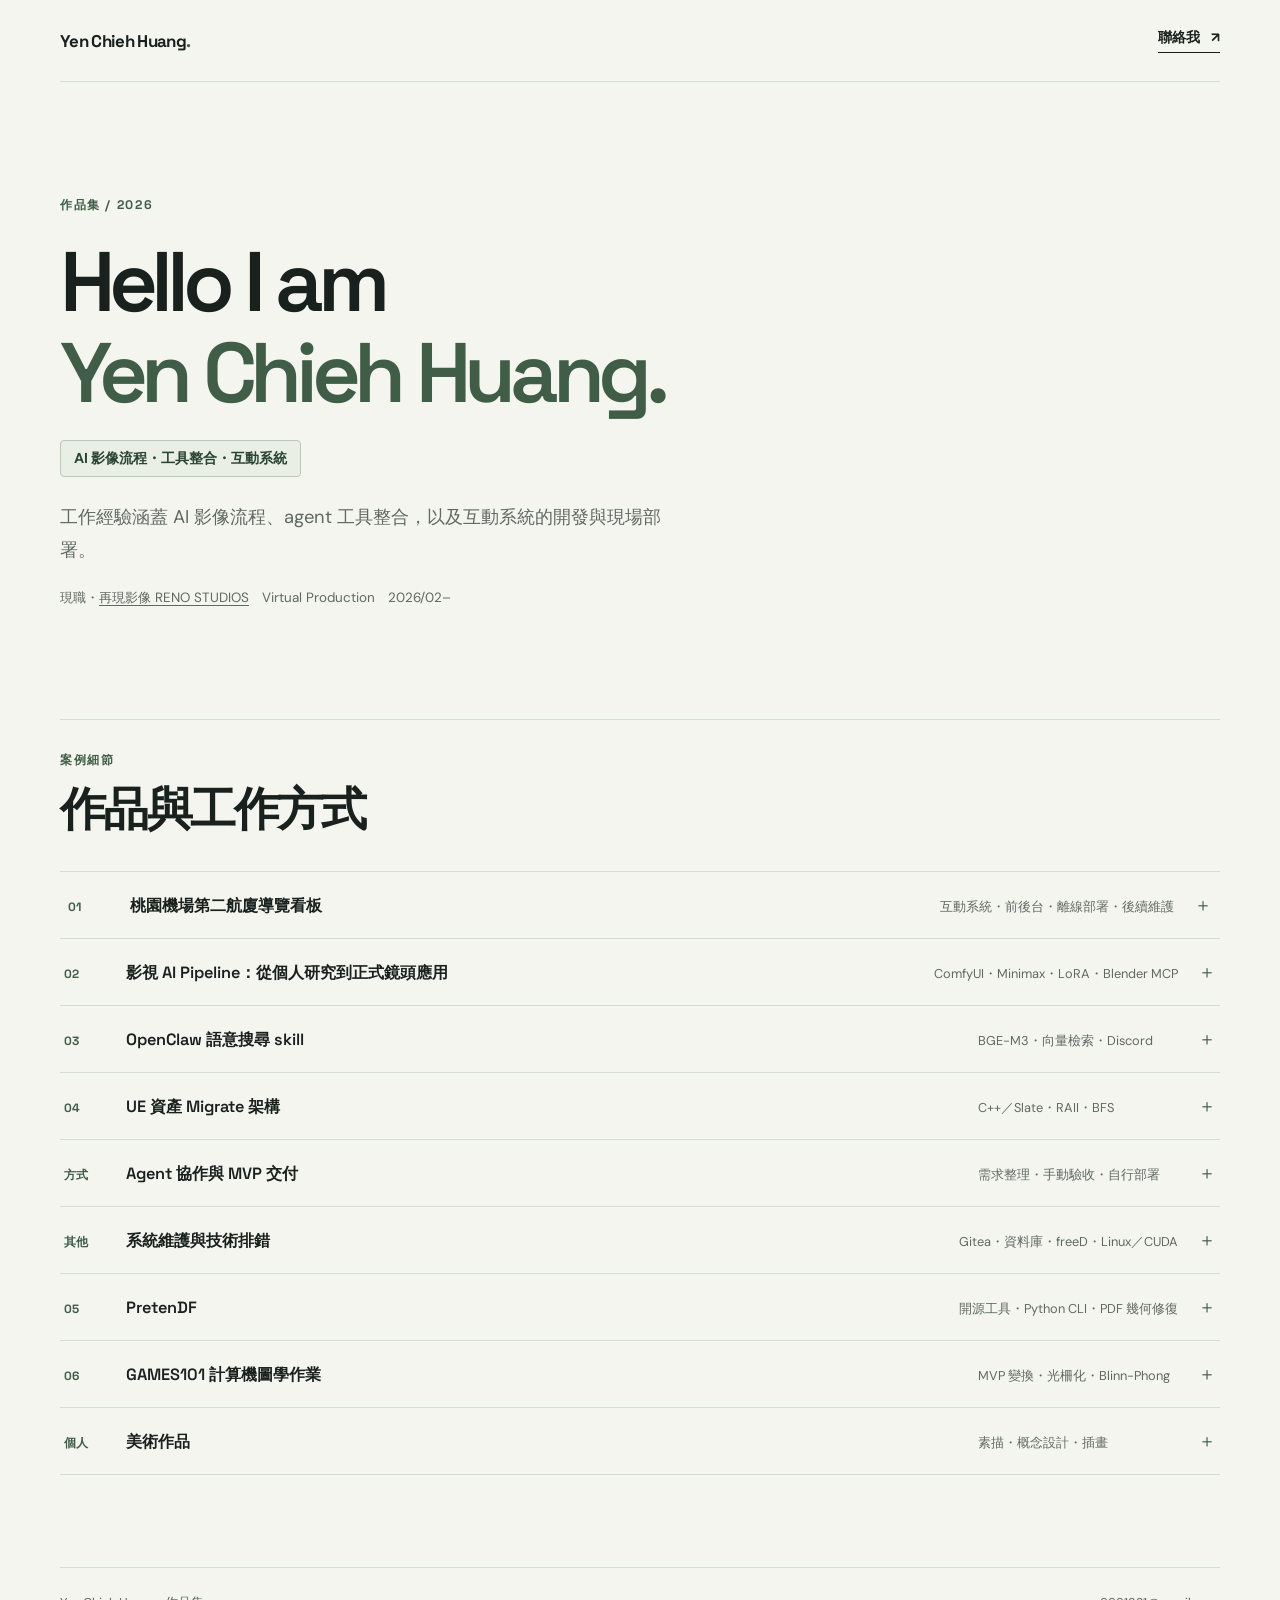
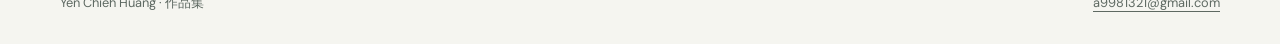
==== commit 1053b438: "Group film AI pipeline portfolio work" ====
--- a/index.html
+++ b/index.html
@@ -3,8 +3,8 @@
 <head>
   <meta charset="utf-8">
   <meta name="viewport" content="width=device-width, initial-scale=1">
-  <meta name="description" content="Yen Chieh Huang 的作品集：AI 影像流程、agent 工具整合、互動系統與現場部署。">
-  <title>Yen Chieh Huang｜作品集</title>
+  <meta name="description" content="Yen Chieh Huang 的作品集">
+  <title>Chieh｜作品集</title>
   <link rel="preconnect" href="https://fonts.googleapis.com">
   <link rel="preconnect" href="https://fonts.gstatic.com" crossorigin>
   <link href="https://fonts.googleapis.com/css2?family=DM+Sans:wght@400;500;600;700&family=Space+Grotesk:wght@400;500;600;700&display=swap" rel="stylesheet">
@@ -20,7 +20,7 @@
     <main>
       <section class="intro" aria-labelledby="intro-title">
         <p class="eyebrow">作品集 / 2026</p>
-        <h1 id="intro-title">你好，我是<br><span>Yen Chieh Huang.</span></h1>
+        <h1 id="intro-title">Hello I am<br><span>Yen Chieh Huang.</span></h1>
         <p class="role">AI 影像流程・工具整合・互動系統</p>
         <p class="intro-copy">工作經驗涵蓋 AI 影像流程、agent 工具整合，以及互動系統的開發與現場部署。</p>
         <p class="current-role">現職・<a href="https://icvfx.reno-studios.com/" target="_blank" rel="noopener">再現影像 RENO STUDIOS</a>　Virtual Production　2026/02–</p>
@@ -72,19 +72,22 @@
             </div>
           </details>
 
-          <details class="case-detail" id="blender-case">
-            <summary><span class="case-index">02</span><span class="case-name">Blender MCP 場景生成</span><span class="case-meta">Claude・MCP・Meshy AI・資產 API</span><span class="case-toggle" aria-hidden="true">＋</span></summary>
+          <details class="case-detail" id="film-ai-pipeline">
+            <summary><span class="case-index">02</span><span class="case-name">影視 AI Pipeline：從個人研究到正式鏡頭應用</span><span class="case-meta">ComfyUI・Minimax・LoRA・Blender MCP</span><span class="case-toggle" aria-hidden="true">＋</span></summary>
             <div class="case-detail-body">
+              <h4>公司製作應用</h4>
+              <p>在公司特效工作中，我會依正式鏡頭需求嘗試 AI 影像流程。部分產出已用於影集，生成素材也能提供合成師取用與延伸。由於製作內容目前不便公開，這裡不展示影集畫面或名稱；以下以個人研究成果補充我探索與驗證的方法。</p>
+
+              <h4>個人研究與環境準備</h4>
+              <p>這些流程主要由我在工作以外研究，再依需求延伸到公司製作。研究時租用 GPU，每次測試都需自行重建執行環境，並以基本 Linux terminal 操作啟動和整理流程。</p>
+
+              <h4>Blender MCP 場景生成</h4>
               <p>用 Blender MCP 讓 Claude 操作 Blender，搭配 Meshy AI 生成 3D 資產。在約兩個半小時內產出 25 項資產，組成頹敗城市街角場景並輸出測試渲染。</p>
               <p>我也調整既有資產瀏覽器，讓 agent 能透過 API 呼叫 client 取得資產；client 會組合 prompt 和 API 說明，讓資產庫能接入 agent 工作流程。</p>
               <img class="case-image" src="assets/render/01.png" alt="Blender MCP 場景測試渲染" loading="lazy">
-            </div>
-          </details>
 
-          <details class="case-detail" id="minimax-case">
-            <summary><span class="case-index">03</span><span class="case-name">ComfyUI／Minimax H3 影像流程</span><span class="case-meta">角色一致性・提示詞設計・生成成本</span><span class="case-toggle" aria-hidden="true">＋</span></summary>
-            <div class="case-detail-body">
-              <p>在 VFX 工作中使用 ComfyUI 和 Minimax H3 生成影像，已有數顆鏡頭進入實際案子。遇到角色特徵相近、模型容易混淆身份時，我會先生成特徵更鮮明的參考，再把結果送回流程；也會從可用影片截圖修正細節，作為新的首幀。</p>
+              <h4>ComfyUI／Minimax H3 影像流程</h4>
+              <p>在個人研究中，遇到角色特徵相近、模型容易混淆身份時，我會先生成特徵更鮮明的參考，再把結果送回流程；也會從可用影像截圖修正細節，作為新的首幀。</p>
               <p>使用 RunPod 租用 RTX 5090 減少生成成本；依目前記錄，SaaS 每次約 NT$20–30，自租 GPU 約 US$0.6–1／小時，單顆鏡頭約需 10–20 分鐘。</p>
               <div class="case-image-grid">
                 <img src="assets/screenshots/shot-02/01.png" alt="明軍、清軍與百姓角色區分示範 1" loading="lazy">
@@ -94,12 +97,8 @@
                 <img src="assets/screenshots/shot-01/02.png" alt="指定角色替換示範 2" loading="lazy">
                 <img src="assets/screenshots/shot-01/03.png" alt="指定角色替換示範 3" loading="lazy">
               </div>
-            </div>
-          </details>
 
-          <details class="case-detail" id="lora-case">
-            <summary><span class="case-index">04</span><span class="case-name">角色 LoRA 訓練</span><span class="case-meta">資料生成・自動打標・批次清洗</span><span class="case-toggle" aria-hidden="true">＋</span></summary>
-            <div class="case-detail-body">
+              <h4>角色 LoRA 訓練</h4>
               <p>以單張來源圖建立多角度訓練資料，串接生成與自動打標；另以腳本配對圖片和標註、批次修正標籤，並用訓練集外的姿勢與畫風檢查角色特徵是否保持一致。</p>
               <div class="case-image-grid case-image-grid-two">
                 <img src="assets/lora/output/01.png" alt="LoRA 推論成果：訓練資料以外的動態姿勢" loading="lazy">
@@ -109,14 +108,14 @@
           </details>
 
           <details class="case-detail" id="sendmemeskill-case">
-            <summary><span class="case-index">05</span><span class="case-name">OpenClaw 語意搜尋 skill</span><span class="case-meta">BGE-M3・向量檢索・Discord</span><span class="case-toggle" aria-hidden="true">＋</span></summary>
+            <summary><span class="case-index">03</span><span class="case-name">OpenClaw 語意搜尋 skill</span><span class="case-meta">BGE-M3・向量檢索・Discord</span><span class="case-toggle" aria-hidden="true">＋</span></summary>
             <div class="case-detail-body">
               <p>替約 560 張本地圖片建立語意索引。OpenClaw skill 將對話情境轉成搜尋詞，依相似度排序候選圖片，再依規則決定是否送到 Discord：低分時不送出，候選相近時再依對話情境選擇。這是檢索與 agent skill 流程，沒有模型微調或生成式回答。</p>
             </div>
           </details>
 
           <details class="case-detail" id="ue-case">
-            <summary><span class="case-index">06</span><span class="case-name">UE 資產 Migrate 架構</span><span class="case-meta">C++／Slate・RAII・BFS</span><span class="case-toggle" aria-hidden="true">＋</span></summary>
+            <summary><span class="case-index">04</span><span class="case-name">UE 資產 Migrate 架構</span><span class="case-meta">C++／Slate・RAII・BFS</span><span class="case-toggle" aria-hidden="true">＋</span></summary>
             <div class="case-detail-body">
               <p>重寫 UE 內建資產遷移流程，用 RAII 管理操作期間的暫存狀態，並以 BFS 走訪依賴圖，建立拓樸順序、資產位置與可複製性資料，再依序驗證並執行複製。</p>
             </div>
@@ -142,7 +141,7 @@
           </details>
 
           <details class="case-detail" id="pretendf-case">
-            <summary><span class="case-index">07</span><span class="case-name">PretenDF</span><span class="case-meta">開源工具・Python CLI・PDF 幾何修復</span><span class="case-toggle" aria-hidden="true">＋</span></summary>
+            <summary><span class="case-index">05</span><span class="case-name">PretenDF</span><span class="case-meta">開源工具・Python CLI・PDF 幾何修復</span><span class="case-toggle" aria-hidden="true">＋</span></summary>
             <div class="case-detail-body">
               <p>修復 PDF「假 landscape」問題，處理頁面旋轉資訊錯誤，以及頁面與標註座標系統不同步。</p>
               <a class="text-link" href="https://github.com/YChHuang/PretenDF" target="_blank" rel="noopener">前往 GitHub <span aria-hidden="true">↗</span></a>
@@ -150,7 +149,7 @@
           </details>
 
           <details class="case-detail" id="games101-case">
-            <summary><span class="case-index">08</span><span class="case-name">GAMES101 計算機圖學作業</span><span class="case-meta">MVP 變換・光柵化・Blinn-Phong</span><span class="case-toggle" aria-hidden="true">＋</span></summary>
+            <summary><span class="case-index">06</span><span class="case-name">GAMES101 計算機圖學作業</span><span class="case-meta">MVP 變換・光柵化・Blinn-Phong</span><span class="case-toggle" aria-hidden="true">＋</span></summary>
             <div class="case-detail-body">
               <p>自主學習電腦圖學，完成透視矩陣、光柵化管線與 Blinn-Phong 著色等三份作業。</p>
               <a class="text-link" href="https://drive.google.com/drive/folders/1gZNaXBAdsquzlJxL2NmD4I7YhLDQNWjC" target="_blank" rel="noopener">查看作業 <span aria-hidden="true">↗</span></a>
--- a/index_sample.css
+++ b/index_sample.css
@@ -537,6 +537,13 @@
   font-size: .93rem;
   line-height: 1.8;
 }
+.case-detail-body h4 {
+  margin: 24px 0 10px;
+  color: var(--ink);
+  font-size: .92rem;
+  font-weight: 600;
+}
+.case-detail-body h4:first-child { margin-top: 0; }
 .case-detail-body p { margin: 0 0 13px; }
 .case-detail-body .text-link { margin-top: 10px; }
 .case-image {
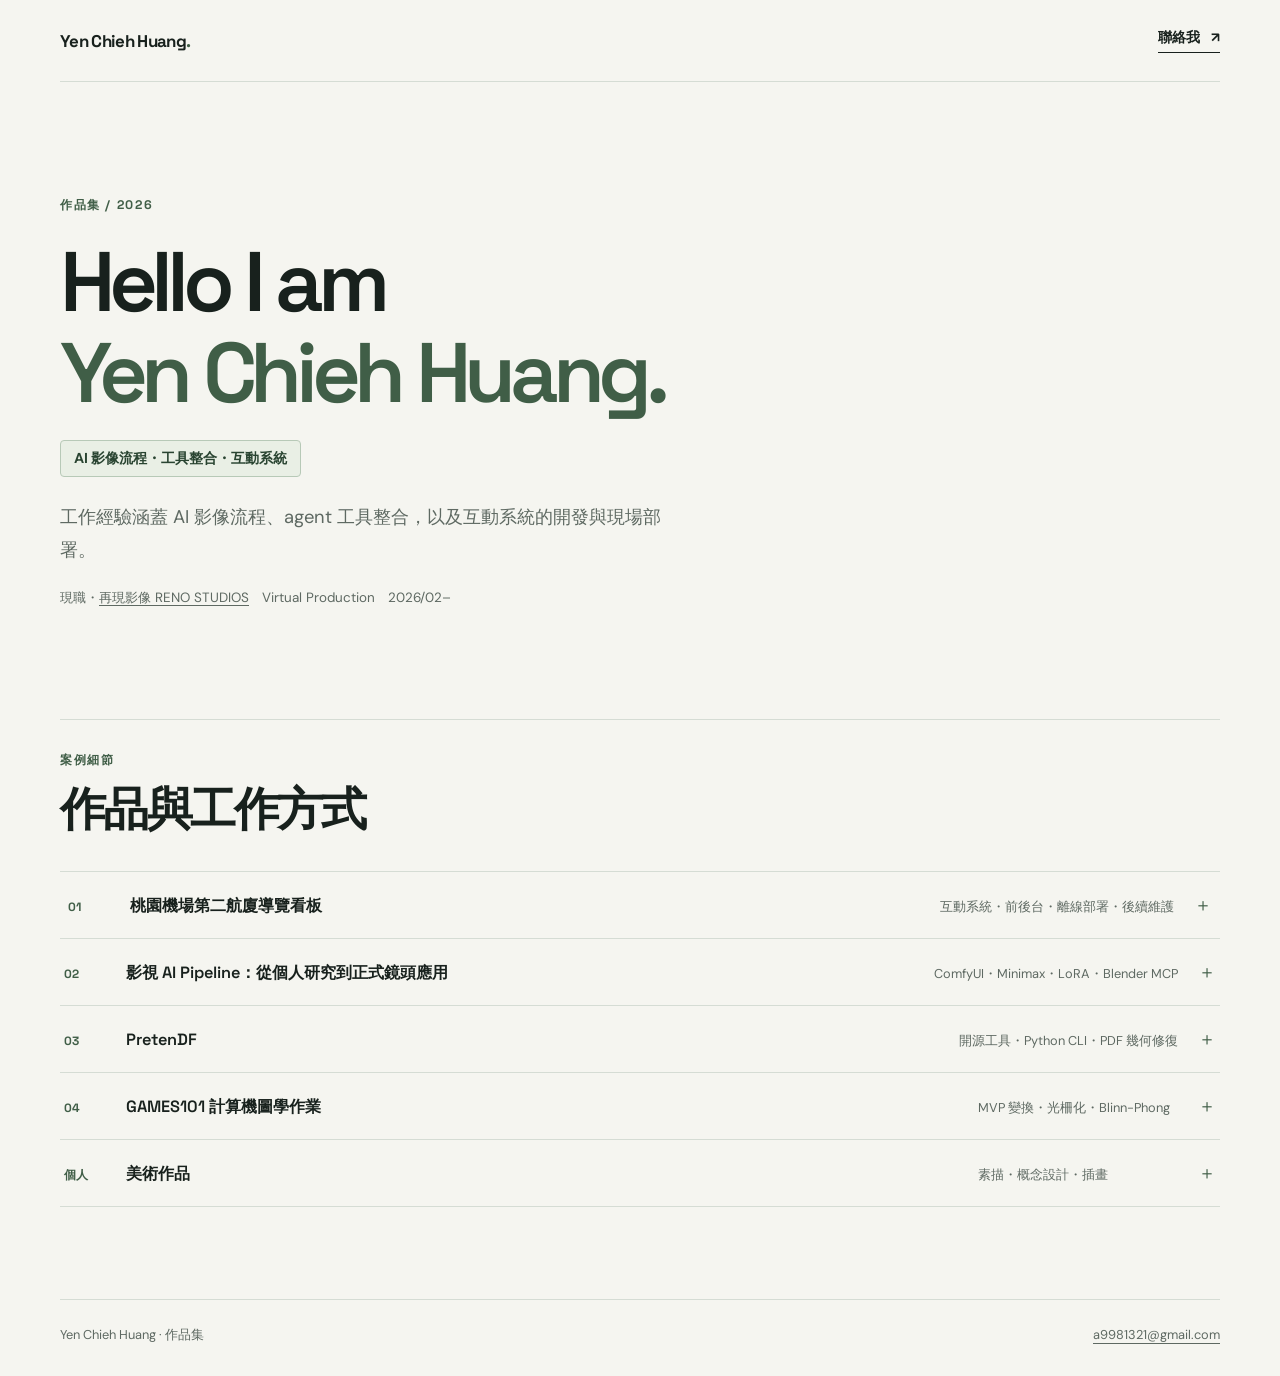
==== commit fbe48296: "Remove secondary portfolio entries" ====
--- a/index.html
+++ b/index.html
@@ -107,41 +107,8 @@
             </div>
           </details>
 
-          <details class="case-detail" id="sendmemeskill-case">
-            <summary><span class="case-index">03</span><span class="case-name">OpenClaw 語意搜尋 skill</span><span class="case-meta">BGE-M3・向量檢索・Discord</span><span class="case-toggle" aria-hidden="true">＋</span></summary>
-            <div class="case-detail-body">
-              <p>替約 560 張本地圖片建立語意索引。OpenClaw skill 將對話情境轉成搜尋詞，依相似度排序候選圖片，再依規則決定是否送到 Discord：低分時不送出，候選相近時再依對話情境選擇。這是檢索與 agent skill 流程，沒有模型微調或生成式回答。</p>
-            </div>
-          </details>
-
-          <details class="case-detail" id="ue-case">
-            <summary><span class="case-index">04</span><span class="case-name">UE 資產 Migrate 架構</span><span class="case-meta">C++／Slate・RAII・BFS</span><span class="case-toggle" aria-hidden="true">＋</span></summary>
-            <div class="case-detail-body">
-              <p>重寫 UE 內建資產遷移流程，用 RAII 管理操作期間的暫存狀態，並以 BFS 走訪依賴圖，建立拓樸順序、資產位置與可複製性資料，再依序驗證並執行複製。</p>
-            </div>
-          </details>
-
-          <details class="case-detail" id="agent-workflow">
-            <summary><span class="case-index">方式</span><span class="case-name">Agent 協作與 MVP 交付</span><span class="case-meta">需求整理・手動驗收・自行部署</span><span class="case-toggle" aria-hidden="true">＋</span></summary>
-            <div class="case-detail-body">
-              <p>沒有專職 PM 時，我會用 grill-me 整理需求與範圍，再和 coding agent 對齊功能、分段完成小型 MVP。完成後以手動操作確認主要流程，並自行部署；需要驗證分離的前後端時，會另外用腳本測試。部署會接觸 Linux、SSH 和 Docker。</p>
-            </div>
-          </details>
-
-          <details class="case-detail" id="other-work">
-            <summary><span class="case-index">其他</span><span class="case-name">系統維護與技術排錯</span><span class="case-meta">Gitea・資料庫・freeD・Linux／CUDA</span><span class="case-toggle" aria-hidden="true">＋</span></summary>
-            <div class="case-detail-body">
-              <ul class="other-work-list">
-                <li><strong>Gitea 導入：</strong>推動團隊採用版控，並以 AI 協助整理專案文件。</li>
-                <li><strong>資料庫正規化：</strong>將單一欄位中的陣列拆成多對多關聯表，並以 Docker 重新包裝既有網站。</li>
-                <li><strong>freeD 訊號：</strong>製作模擬訊號協助除錯，再以 UDP 轉發到叢集節點。</li>
-                <li><strong>Linux／CUDA：</strong>排查驅動與開機設定，手動指定 CUDA_HOME 與 PATH 對齊編譯環境。</li>
-              </ul>
-            </div>
-          </details>
-
           <details class="case-detail" id="pretendf-case">
-            <summary><span class="case-index">05</span><span class="case-name">PretenDF</span><span class="case-meta">開源工具・Python CLI・PDF 幾何修復</span><span class="case-toggle" aria-hidden="true">＋</span></summary>
+            <summary><span class="case-index">03</span><span class="case-name">PretenDF</span><span class="case-meta">開源工具・Python CLI・PDF 幾何修復</span><span class="case-toggle" aria-hidden="true">＋</span></summary>
             <div class="case-detail-body">
               <p>修復 PDF「假 landscape」問題，處理頁面旋轉資訊錯誤，以及頁面與標註座標系統不同步。</p>
               <a class="text-link" href="https://github.com/YChHuang/PretenDF" target="_blank" rel="noopener">前往 GitHub <span aria-hidden="true">↗</span></a>
@@ -149,7 +116,7 @@
           </details>
 
           <details class="case-detail" id="games101-case">
-            <summary><span class="case-index">06</span><span class="case-name">GAMES101 計算機圖學作業</span><span class="case-meta">MVP 變換・光柵化・Blinn-Phong</span><span class="case-toggle" aria-hidden="true">＋</span></summary>
+            <summary><span class="case-index">04</span><span class="case-name">GAMES101 計算機圖學作業</span><span class="case-meta">MVP 變換・光柵化・Blinn-Phong</span><span class="case-toggle" aria-hidden="true">＋</span></summary>
             <div class="case-detail-body">
               <p>自主學習電腦圖學，完成透視矩陣、光柵化管線與 Blinn-Phong 著色等三份作業。</p>
               <a class="text-link" href="https://drive.google.com/drive/folders/1gZNaXBAdsquzlJxL2NmD4I7YhLDQNWjC" target="_blank" rel="noopener">查看作業 <span aria-hidden="true">↗</span></a>
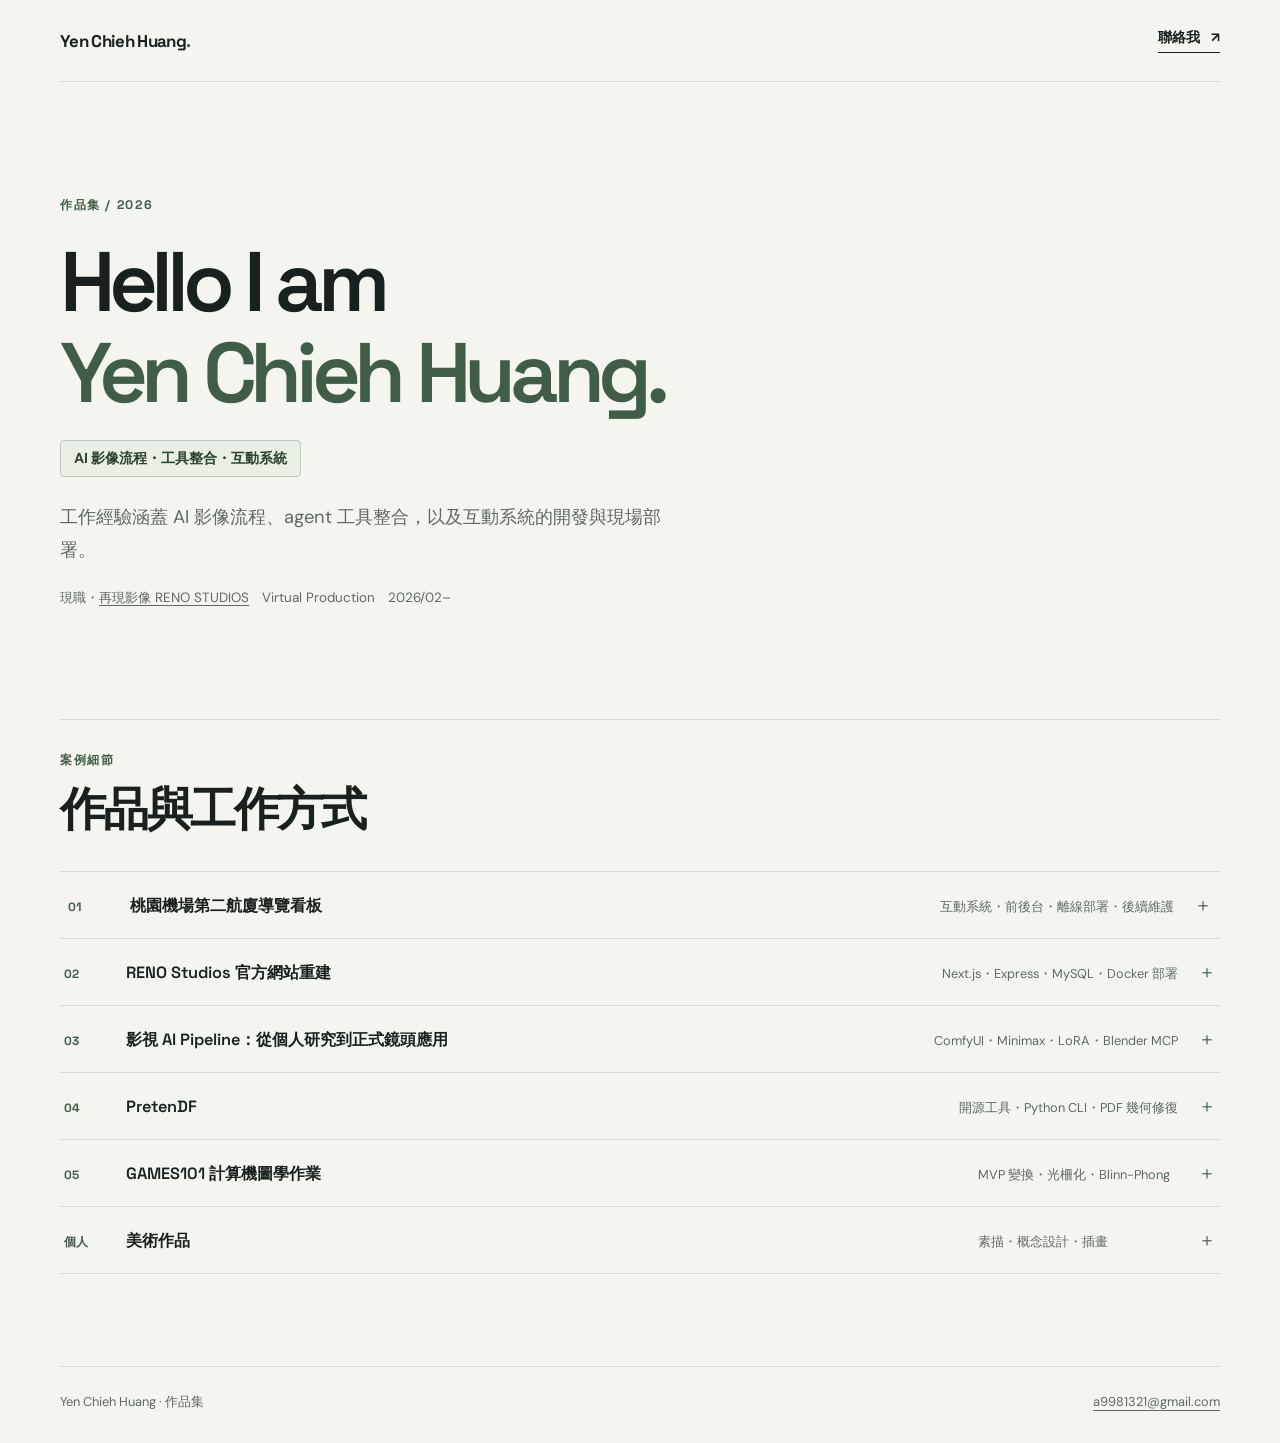
==== commit faa5a273: "Add RENO website case study" ====
--- a/index.html
+++ b/index.html
@@ -72,8 +72,27 @@
             </div>
           </details>
 
+          <details class="case-detail" id="reno-website-case">
+            <summary><span class="case-index">02</span><span class="case-name">RENO Studios 官方網站重建</span><span class="case-meta">Next.js・Express・MySQL・Docker 部署</span><span class="case-toggle" aria-hidden="true">＋</span></summary>
+            <div class="case-detail-body">
+              <p>從既有 Vue 專案重建 RENO Studios 官方網站，涵蓋公開展示網站與內容管理後台。保留既有資料內容的前提下重整資料模型，將素材分類改為多對多關聯；前後端邏輯重新實作，並完成 Docker Compose 部署配置，讓 DevOps 能直接部署。</p>
+
+              <h4>重建網站與管理流程</h4>
+              <p>網站以 Next.js 呈現公開頁面，Express 提供 API、登入與檔案上傳，MySQL 儲存網站資料，Nginx 負責反向代理。後台可管理素材、影片、分類、頁面區塊及聯絡資訊。</p>
+
+              <h4>在有限資源下提供影片串流</h4>
+              <p>主管需要分享大量影片給客戶，但既有 VPS 資源有限，也沒有額外 CDN 預算。我實作限時金鑰驗證與影片串流，並透過 Nginx X-Accel-Redirect 傳送影片，讓應用程式先驗證存取，再由 Nginx 處理檔案傳輸。</p>
+
+              <div class="airport-case-footer">
+                <p><strong>我的負責範圍：</strong>前後端邏輯重建、資料表關聯調整、Docker 化、影片存取與串流流程，以及部署交接。</p>
+                <p><strong>部署規格：</strong>2 核心 CPU、4 GB 記憶體、80 GB 儲存空間。</p>
+                <p><a class="text-link" href="https://icvfx.reno-studios.com/" target="_blank" rel="noopener">前往 RENO Studios 官方網站 <span aria-hidden="true">↗</span></a></p>
+              </div>
+            </div>
+          </details>
+
           <details class="case-detail" id="film-ai-pipeline">
-            <summary><span class="case-index">02</span><span class="case-name">影視 AI Pipeline：從個人研究到正式鏡頭應用</span><span class="case-meta">ComfyUI・Minimax・LoRA・Blender MCP</span><span class="case-toggle" aria-hidden="true">＋</span></summary>
+            <summary><span class="case-index">03</span><span class="case-name">影視 AI Pipeline：從個人研究到正式鏡頭應用</span><span class="case-meta">ComfyUI・Minimax・LoRA・Blender MCP</span><span class="case-toggle" aria-hidden="true">＋</span></summary>
             <div class="case-detail-body">
               <h4>公司製作應用</h4>
               <p>在公司特效工作中，我會依正式鏡頭需求嘗試 AI 影像流程。部分產出已用於影集，生成素材也能提供合成師取用與延伸。由於製作內容目前不便公開，這裡不展示影集畫面或名稱；以下以個人研究成果補充我探索與驗證的方法。</p>
@@ -108,7 +127,7 @@
           </details>
 
           <details class="case-detail" id="pretendf-case">
-            <summary><span class="case-index">03</span><span class="case-name">PretenDF</span><span class="case-meta">開源工具・Python CLI・PDF 幾何修復</span><span class="case-toggle" aria-hidden="true">＋</span></summary>
+            <summary><span class="case-index">04</span><span class="case-name">PretenDF</span><span class="case-meta">開源工具・Python CLI・PDF 幾何修復</span><span class="case-toggle" aria-hidden="true">＋</span></summary>
             <div class="case-detail-body">
               <p>修復 PDF「假 landscape」問題，處理頁面旋轉資訊錯誤，以及頁面與標註座標系統不同步。</p>
               <a class="text-link" href="https://github.com/YChHuang/PretenDF" target="_blank" rel="noopener">前往 GitHub <span aria-hidden="true">↗</span></a>
@@ -116,7 +135,7 @@
           </details>
 
           <details class="case-detail" id="games101-case">
-            <summary><span class="case-index">04</span><span class="case-name">GAMES101 計算機圖學作業</span><span class="case-meta">MVP 變換・光柵化・Blinn-Phong</span><span class="case-toggle" aria-hidden="true">＋</span></summary>
+            <summary><span class="case-index">05</span><span class="case-name">GAMES101 計算機圖學作業</span><span class="case-meta">MVP 變換・光柵化・Blinn-Phong</span><span class="case-toggle" aria-hidden="true">＋</span></summary>
             <div class="case-detail-body">
               <p>自主學習電腦圖學，完成透視矩陣、光柵化管線與 Blinn-Phong 著色等三份作業。</p>
               <a class="text-link" href="https://drive.google.com/drive/folders/1gZNaXBAdsquzlJxL2NmD4I7YhLDQNWjC" target="_blank" rel="noopener">查看作業 <span aria-hidden="true">↗</span></a>
